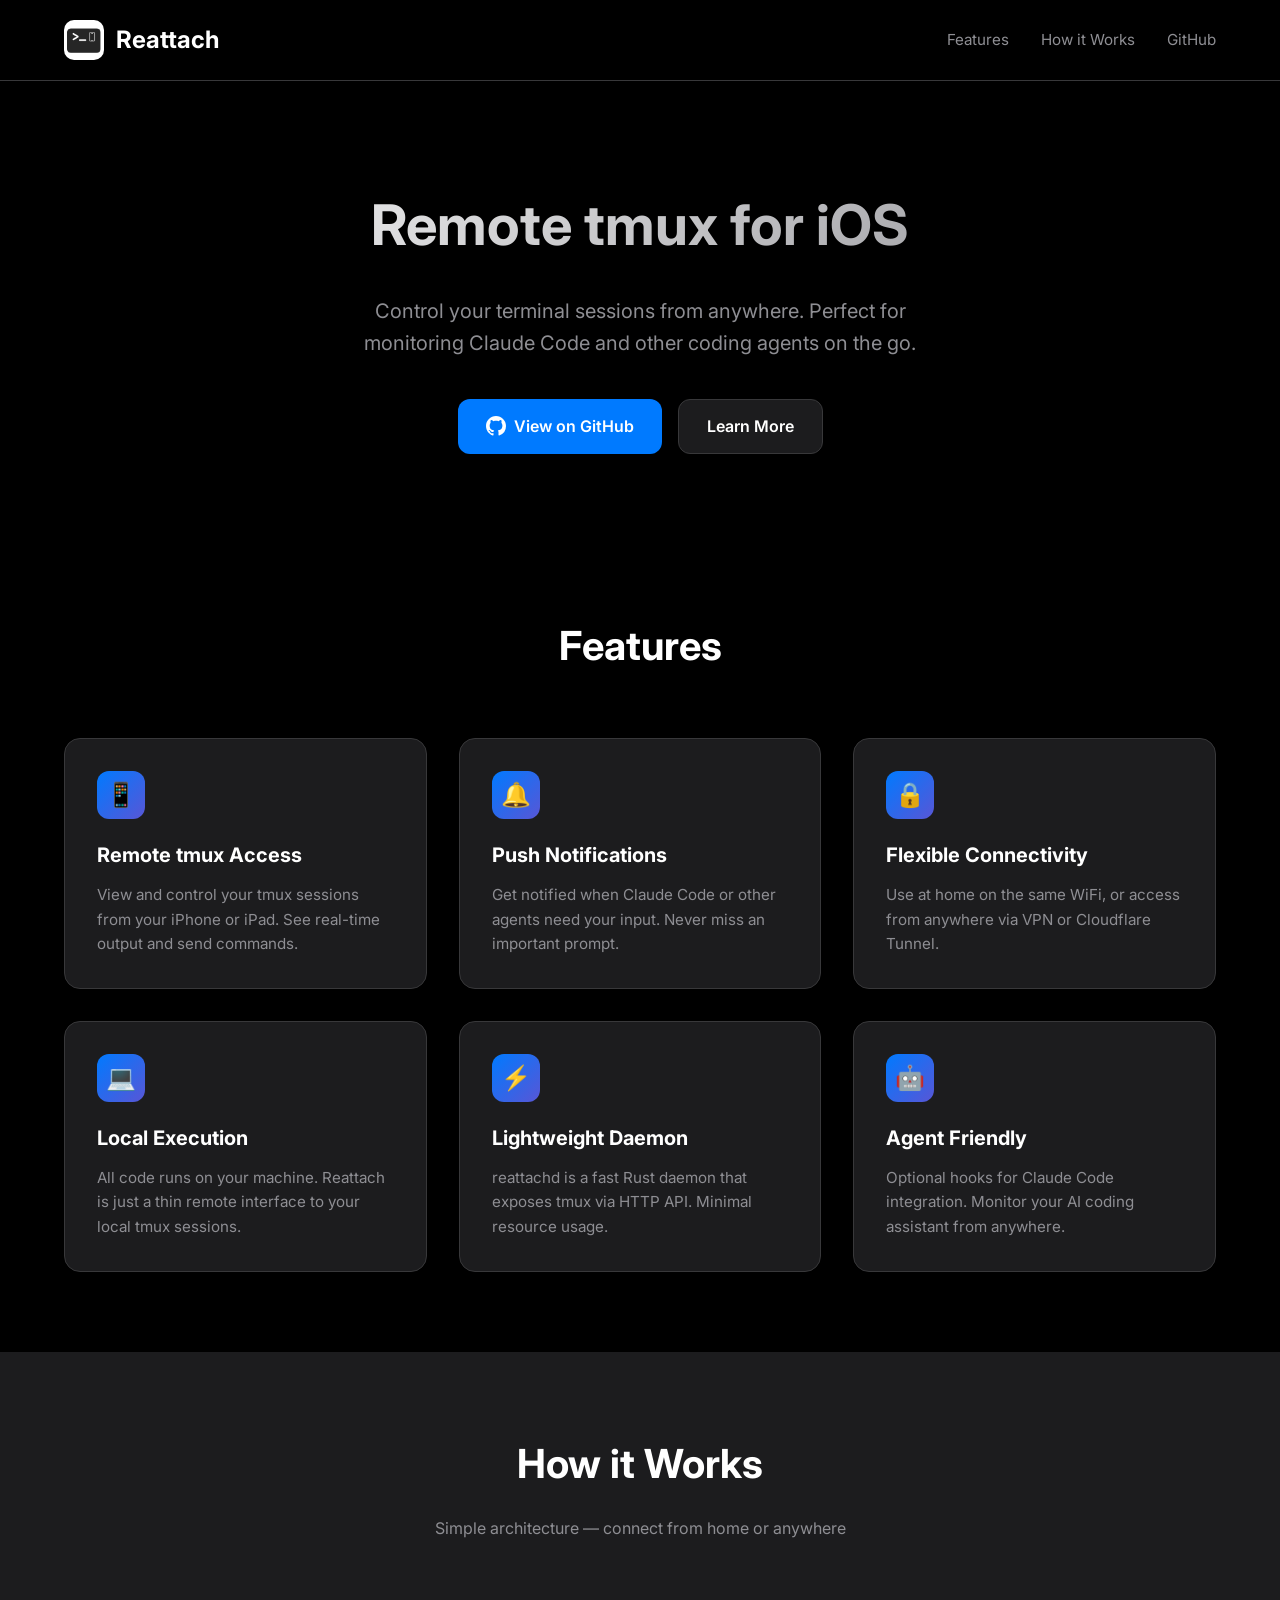
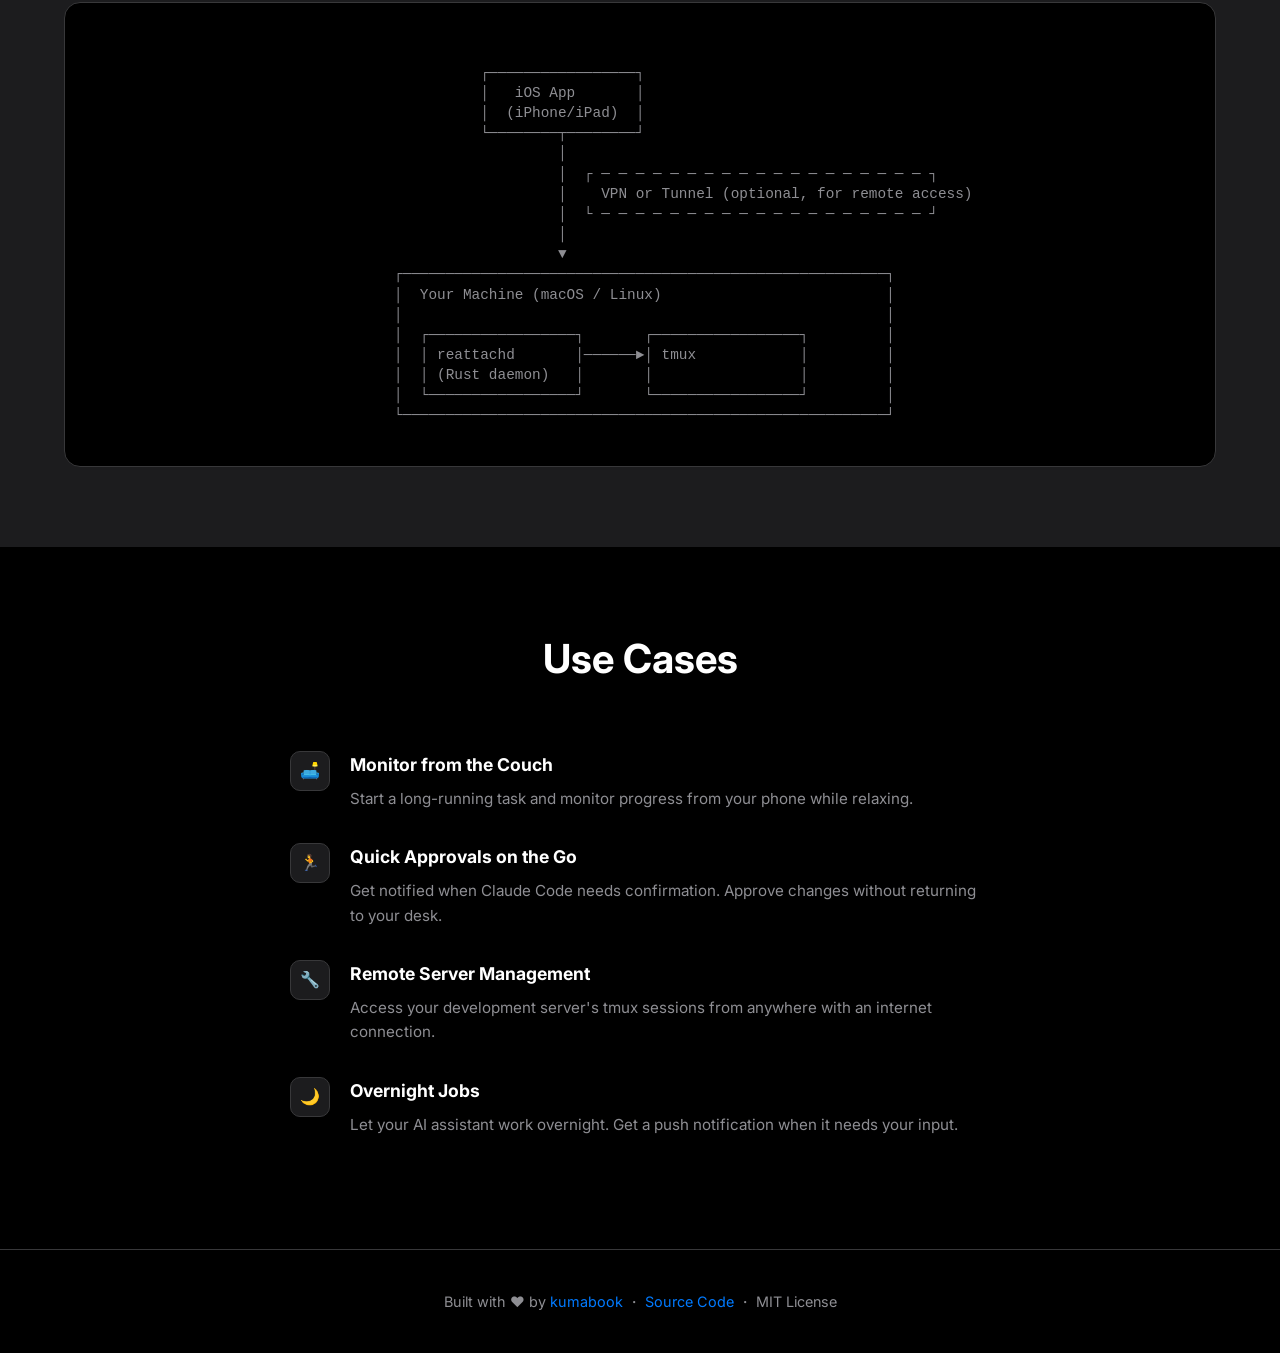
==== docs/index.html @ 06179327 "Reload session list after re-authentication completes Post authenticationRestored notification when " ====
<!DOCTYPE html>
<html lang="en">
<head>
    <meta charset="UTF-8">
    <meta name="viewport" content="width=device-width, initial-scale=1.0">
    <title>Reattach - Remote tmux Client for iOS</title>
    <meta name="description" content="Control your tmux sessions from your iPhone. Perfect for monitoring Claude Code and other coding agents.">
    <link rel="preconnect" href="https://fonts.googleapis.com">
    <link rel="preconnect" href="https://fonts.gstatic.com" crossorigin>
    <link href="https://fonts.googleapis.com/css2?family=Inter:wght@400;500;600;700&display=swap" rel="stylesheet">
    <style>
        :root {
            --primary: #007AFF;
            --primary-dark: #0056CC;
            --bg: #000000;
            --bg-secondary: #1C1C1E;
            --text: #FFFFFF;
            --text-secondary: #8E8E93;
            --border: #38383A;
        }

        * {
            margin: 0;
            padding: 0;
            box-sizing: border-box;
        }

        body {
            font-family: 'Inter', -apple-system, BlinkMacSystemFont, sans-serif;
            background: var(--bg);
            color: var(--text);
            line-height: 1.6;
        }

        .container {
            max-width: 1200px;
            margin: 0 auto;
            padding: 0 24px;
        }

        /* Header */
        header {
            padding: 20px 0;
            border-bottom: 1px solid var(--border);
        }

        nav {
            display: flex;
            justify-content: space-between;
            align-items: center;
        }

        .logo {
            display: flex;
            align-items: center;
            gap: 12px;
            font-size: 1.5rem;
            font-weight: 700;
            text-decoration: none;
            color: var(--text);
        }

        .logo-icon {
            width: 40px;
            height: 40px;
            border-radius: 10px;
            object-fit: cover;
        }

        .nav-links {
            display: flex;
            gap: 32px;
        }

        .nav-links a {
            color: var(--text-secondary);
            text-decoration: none;
            font-size: 0.95rem;
            transition: color 0.2s;
        }

        .nav-links a:hover {
            color: var(--text);
        }

        /* Hero */
        .hero {
            padding: 100px 0 80px;
            text-align: center;
        }

        .hero h1 {
            font-size: 3.5rem;
            font-weight: 700;
            margin-bottom: 24px;
            background: linear-gradient(135deg, var(--text), var(--text-secondary));
            -webkit-background-clip: text;
            -webkit-text-fill-color: transparent;
            background-clip: text;
        }

        .hero p {
            font-size: 1.25rem;
            color: var(--text-secondary);
            max-width: 600px;
            margin: 0 auto 40px;
        }

        .cta-buttons {
            display: flex;
            gap: 16px;
            justify-content: center;
            flex-wrap: wrap;
        }

        .btn {
            display: inline-flex;
            align-items: center;
            gap: 8px;
            padding: 14px 28px;
            border-radius: 12px;
            font-size: 1rem;
            font-weight: 600;
            text-decoration: none;
            transition: all 0.2s;
        }

        .btn-primary {
            background: var(--primary);
            color: white;
        }

        .btn-primary:hover {
            background: var(--primary-dark);
            transform: translateY(-2px);
        }

        .btn-secondary {
            background: var(--bg-secondary);
            color: var(--text);
            border: 1px solid var(--border);
        }

        .btn-secondary:hover {
            background: #2C2C2E;
            transform: translateY(-2px);
        }

        /* Features */
        .features {
            padding: 80px 0;
        }

        .features h2 {
            text-align: center;
            font-size: 2.5rem;
            margin-bottom: 60px;
        }

        .features-grid {
            display: grid;
            grid-template-columns: repeat(auto-fit, minmax(300px, 1fr));
            gap: 32px;
        }

        .feature-card {
            background: var(--bg-secondary);
            border: 1px solid var(--border);
            border-radius: 16px;
            padding: 32px;
        }

        .feature-icon {
            width: 48px;
            height: 48px;
            background: linear-gradient(135deg, var(--primary), #5856D6);
            border-radius: 12px;
            display: flex;
            align-items: center;
            justify-content: center;
            font-size: 1.5rem;
            margin-bottom: 20px;
        }

        .feature-card h3 {
            font-size: 1.25rem;
            margin-bottom: 12px;
        }

        .feature-card p {
            color: var(--text-secondary);
            font-size: 0.95rem;
        }

        /* Architecture */
        .architecture {
            padding: 80px 0;
            background: var(--bg-secondary);
        }

        .architecture h2 {
            text-align: center;
            font-size: 2.5rem;
            margin-bottom: 20px;
        }

        .architecture > .container > p {
            text-align: center;
            color: var(--text-secondary);
            margin-bottom: 60px;
        }

        .diagram {
            background: var(--bg);
            border: 1px solid var(--border);
            border-radius: 16px;
            padding: 40px;
            font-family: 'SF Mono', 'Menlo', monospace;
            font-size: 0.9rem;
            overflow-x: auto;
            white-space: pre;
            line-height: 1.4;
            color: var(--text-secondary);
            display: flex;
            justify-content: center;
        }

        /* Use Cases */
        .use-cases {
            padding: 80px 0;
        }

        .use-cases h2 {
            text-align: center;
            font-size: 2.5rem;
            margin-bottom: 60px;
        }

        .use-case-list {
            max-width: 700px;
            margin: 0 auto;
        }

        .use-case {
            display: flex;
            gap: 20px;
            margin-bottom: 32px;
            align-items: flex-start;
        }

        .use-case-icon {
            width: 40px;
            height: 40px;
            background: var(--bg-secondary);
            border: 1px solid var(--border);
            border-radius: 10px;
            display: flex;
            align-items: center;
            justify-content: center;
            flex-shrink: 0;
        }

        .use-case h3 {
            font-size: 1.1rem;
            margin-bottom: 8px;
        }

        .use-case p {
            color: var(--text-secondary);
            font-size: 0.95rem;
        }

        /* Footer */
        footer {
            padding: 40px 0;
            border-top: 1px solid var(--border);
            text-align: center;
        }

        footer p {
            color: var(--text-secondary);
            font-size: 0.9rem;
        }

        footer a {
            color: var(--primary);
            text-decoration: none;
        }

        footer a:hover {
            text-decoration: underline;
        }

        /* Responsive */
        @media (max-width: 768px) {
            .hero h1 {
                font-size: 2.5rem;
            }

            .hero p {
                font-size: 1.1rem;
            }

            .nav-links {
                display: none;
            }

            .features h2,
            .architecture h2,
            .use-cases h2 {
                font-size: 2rem;
            }
        }
    </style>
</head>
<body>
    <header>
        <div class="container">
            <nav>
                <a href="/" class="logo">
                    <img src="app-icon.png" alt="Reattach" class="logo-icon">
                    Reattach
                </a>
                <div class="nav-links">
                    <a href="#features">Features</a>
                    <a href="#architecture">How it Works</a>
                    <a href="https://github.com/kumabook/Reattach">GitHub</a>
                </div>
            </nav>
        </div>
    </header>

    <main>
        <section class="hero">
            <div class="container">
                <h1>Remote tmux for iOS</h1>
                <p>Control your terminal sessions from anywhere. Perfect for monitoring Claude Code and other coding agents on the go.</p>
                <div class="cta-buttons">
                    <a href="https://github.com/kumabook/Reattach" class="btn btn-primary">
                        <svg width="20" height="20" viewBox="0 0 24 24" fill="currentColor"><path d="M12 0C5.37 0 0 5.37 0 12c0 5.31 3.435 9.795 8.205 11.385.6.105.825-.255.825-.57 0-.285-.015-1.23-.015-2.235-3.015.555-3.795-.735-4.035-1.41-.135-.345-.72-1.41-1.23-1.695-.42-.225-1.02-.78-.015-.795.945-.015 1.62.87 1.845 1.23 1.08 1.815 2.805 1.305 3.495.99.105-.78.42-1.305.765-1.605-2.67-.3-5.46-1.335-5.46-5.925 0-1.305.465-2.385 1.23-3.225-.12-.3-.54-1.53.12-3.18 0 0 1.005-.315 3.3 1.23.96-.27 1.98-.405 3-.405s2.04.135 3 .405c2.295-1.56 3.3-1.23 3.3-1.23.66 1.65.24 2.88.12 3.18.765.84 1.23 1.905 1.23 3.225 0 4.605-2.805 5.625-5.475 5.925.435.375.81 1.095.81 2.22 0 1.605-.015 2.895-.015 3.3 0 .315.225.69.825.57A12.02 12.02 0 0024 12c0-6.63-5.37-12-12-12z"/></svg>
                        View on GitHub
                    </a>
                    <a href="#architecture" class="btn btn-secondary">
                        Learn More
                    </a>
                </div>
            </div>
        </section>

        <section class="features" id="features">
            <div class="container">
                <h2>Features</h2>
                <div class="features-grid">
                    <div class="feature-card">
                        <div class="feature-icon">📱</div>
                        <h3>Remote tmux Access</h3>
                        <p>View and control your tmux sessions from your iPhone or iPad. See real-time output and send commands.</p>
                    </div>
                    <div class="feature-card">
                        <div class="feature-icon">🔔</div>
                        <h3>Push Notifications</h3>
                        <p>Get notified when Claude Code or other agents need your input. Never miss an important prompt.</p>
                    </div>
                    <div class="feature-card">
                        <div class="feature-icon">🔒</div>
                        <h3>Flexible Connectivity</h3>
                        <p>Use at home on the same WiFi, or access from anywhere via VPN or Cloudflare Tunnel.</p>
                    </div>
                    <div class="feature-card">
                        <div class="feature-icon">💻</div>
                        <h3>Local Execution</h3>
                        <p>All code runs on your machine. Reattach is just a thin remote interface to your local tmux sessions.</p>
                    </div>
                    <div class="feature-card">
                        <div class="feature-icon">⚡</div>
                        <h3>Lightweight Daemon</h3>
                        <p>reattachd is a fast Rust daemon that exposes tmux via HTTP API. Minimal resource usage.</p>
                    </div>
                    <div class="feature-card">
                        <div class="feature-icon">🤖</div>
                        <h3>Agent Friendly</h3>
                        <p>Optional hooks for Claude Code integration. Monitor your AI coding assistant from anywhere.</p>
                    </div>
                </div>
            </div>
        </section>

        <section class="architecture" id="architecture">
            <div class="container">
                <h2>How it Works</h2>
                <p>Simple architecture — connect from home or anywhere</p>
                <div class="diagram">
                    ┌─────────────────┐
                    │   iOS App       │
                    │  (iPhone/iPad)  │
                    └────────┬────────┘
                             │
                             │  ┌ ─ ─ ─ ─ ─ ─ ─ ─ ─ ─ ─ ─ ─ ─ ─ ─ ─ ─ ─ ┐
                             │    VPN or Tunnel (optional, for remote access)
                             │  └ ─ ─ ─ ─ ─ ─ ─ ─ ─ ─ ─ ─ ─ ─ ─ ─ ─ ─ ─ ┘
                             │
                             ▼
          ┌────────────────────────────────────────────────────────┐
          │  Your Machine (macOS / Linux)                          │
          │                                                        │
          │  ┌─────────────────┐       ┌─────────────────┐         │
          │  │ reattachd       │──────►│ tmux            │         │
          │  │ (Rust daemon)   │       │                 │         │
          │  └─────────────────┘       └─────────────────┘         │
          └────────────────────────────────────────────────────────┘</div>
            </div>
        </section>

        <section class="use-cases">
            <div class="container">
                <h2>Use Cases</h2>
                <div class="use-case-list">
                    <div class="use-case">
                        <div class="use-case-icon">🛋️</div>
                        <div>
                            <h3>Monitor from the Couch</h3>
                            <p>Start a long-running task and monitor progress from your phone while relaxing.</p>
                        </div>
                    </div>
                    <div class="use-case">
                        <div class="use-case-icon">🏃</div>
                        <div>
                            <h3>Quick Approvals on the Go</h3>
                            <p>Get notified when Claude Code needs confirmation. Approve changes without returning to your desk.</p>
                        </div>
                    </div>
                    <div class="use-case">
                        <div class="use-case-icon">🔧</div>
                        <div>
                            <h3>Remote Server Management</h3>
                            <p>Access your development server's tmux sessions from anywhere with an internet connection.</p>
                        </div>
                    </div>
                    <div class="use-case">
                        <div class="use-case-icon">🌙</div>
                        <div>
                            <h3>Overnight Jobs</h3>
                            <p>Let your AI assistant work overnight. Get a push notification when it needs your input.</p>
                        </div>
                    </div>
                </div>
            </div>
        </section>
    </main>

    <footer>
        <div class="container">
            <p>
                Built with ❤️ by <a href="https://github.com/kumabook">kumabook</a> ・
                <a href="https://github.com/kumabook/Reattach">Source Code</a> ・
                MIT License
            </p>
        </div>
    </footer>
</body>
</html>
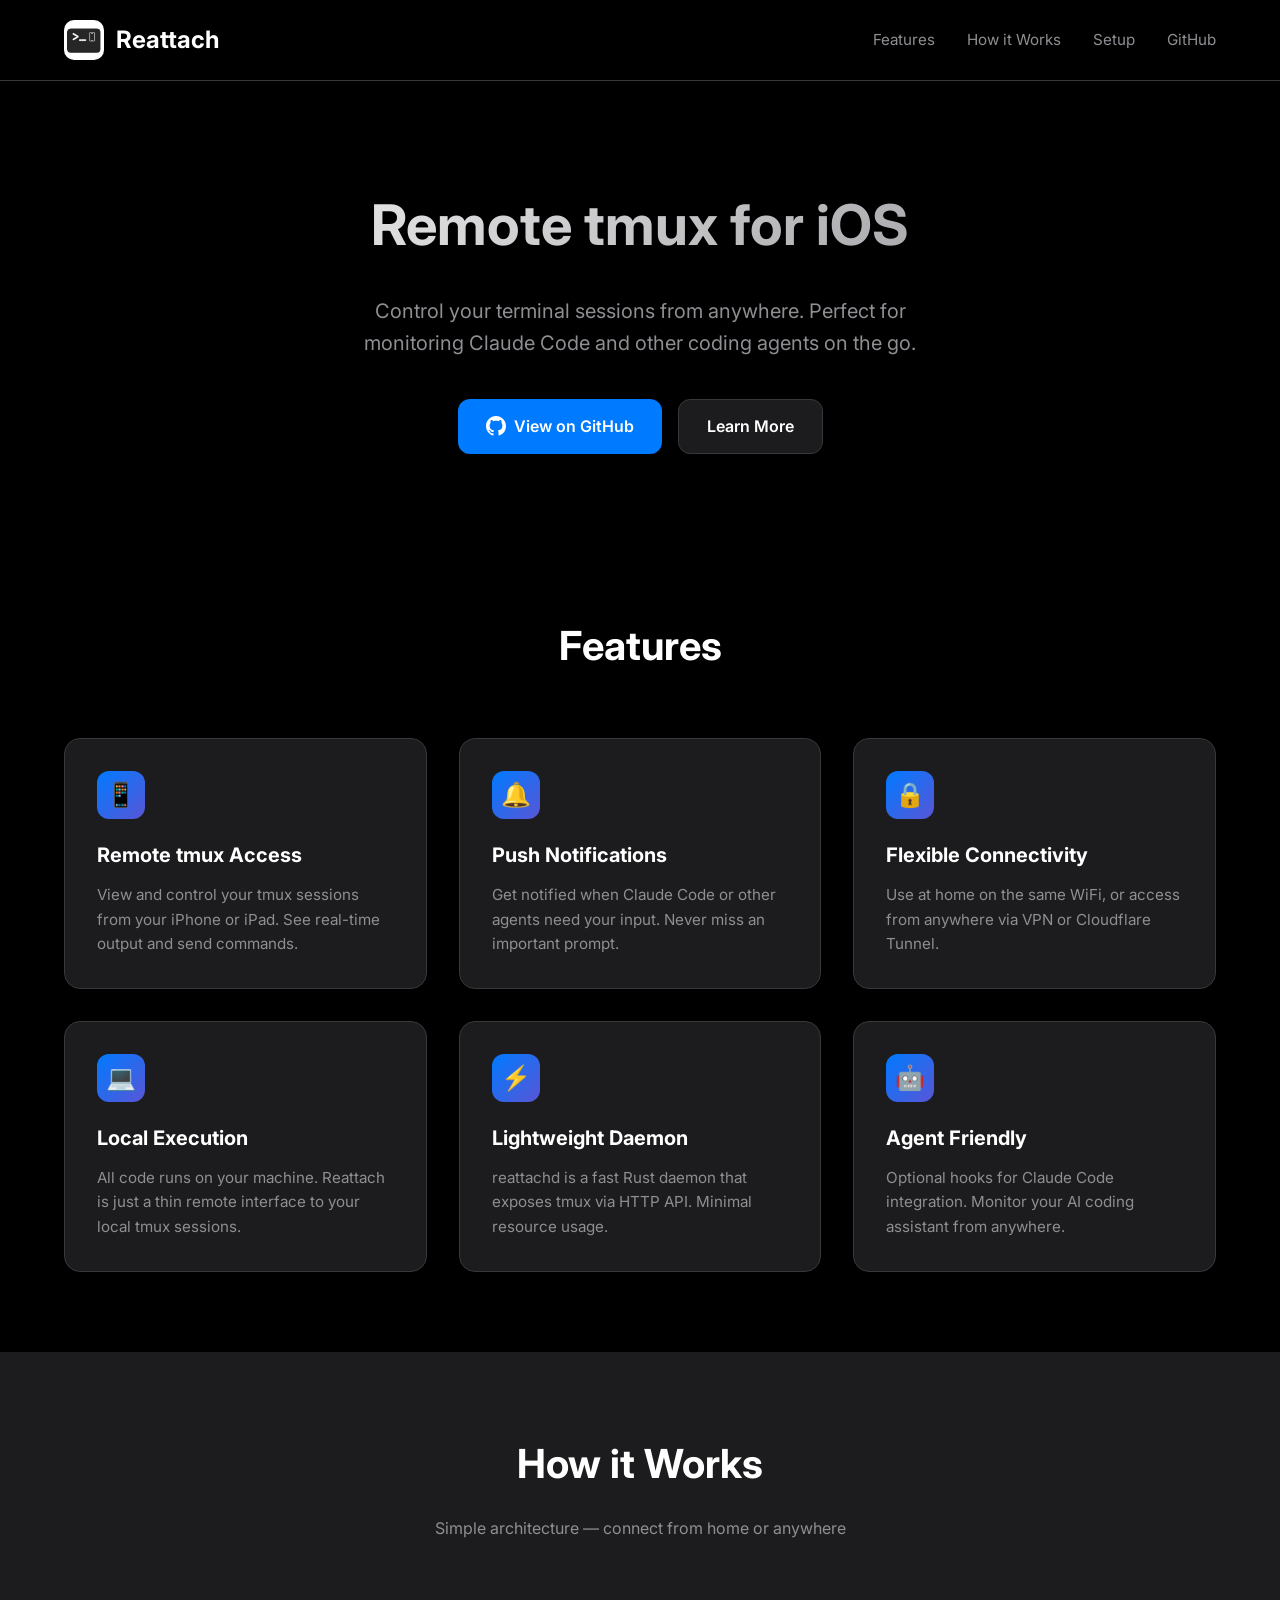
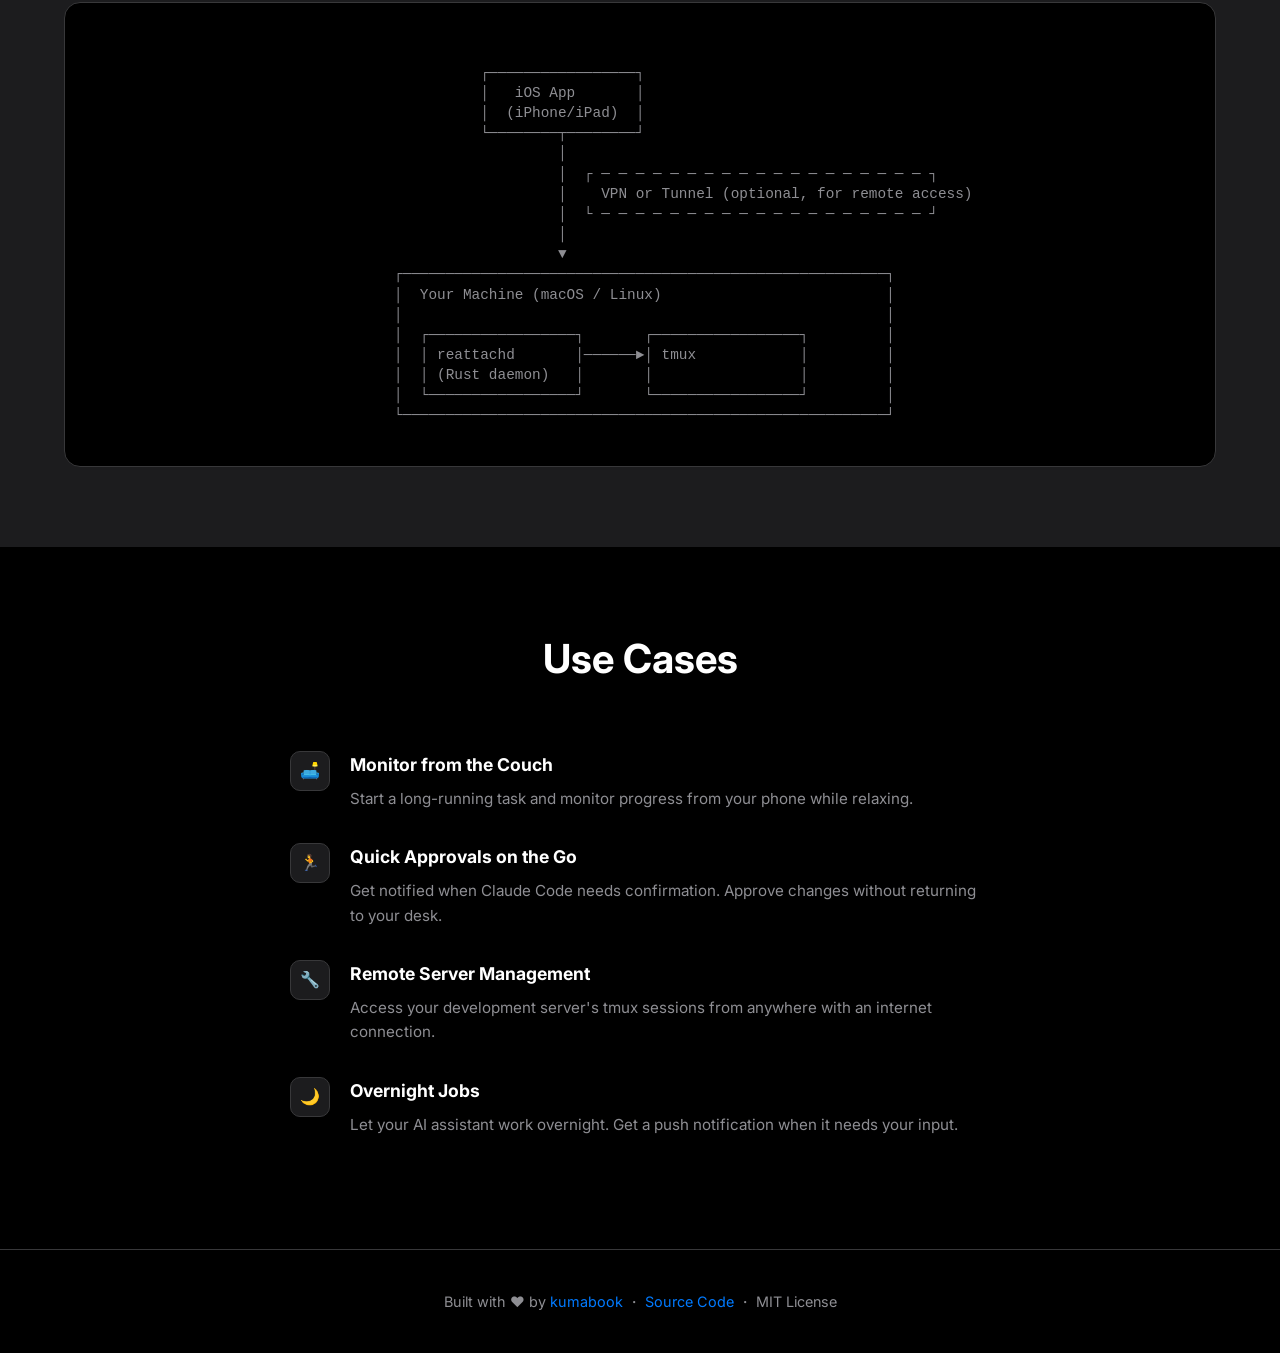
==== commit ff2f8e88: "Add setup guide page and improve documentation - Add docs/setup.html with step-by-step setup instruc" ====
--- a/docs/index.html
+++ b/docs/index.html
@@ -324,6 +324,7 @@
                 <div class="nav-links">
                     <a href="#features">Features</a>
                     <a href="#architecture">How it Works</a>
+                    <a href="/setup.html">Setup</a>
                     <a href="https://github.com/kumabook/Reattach">GitHub</a>
                 </div>
             </nav>
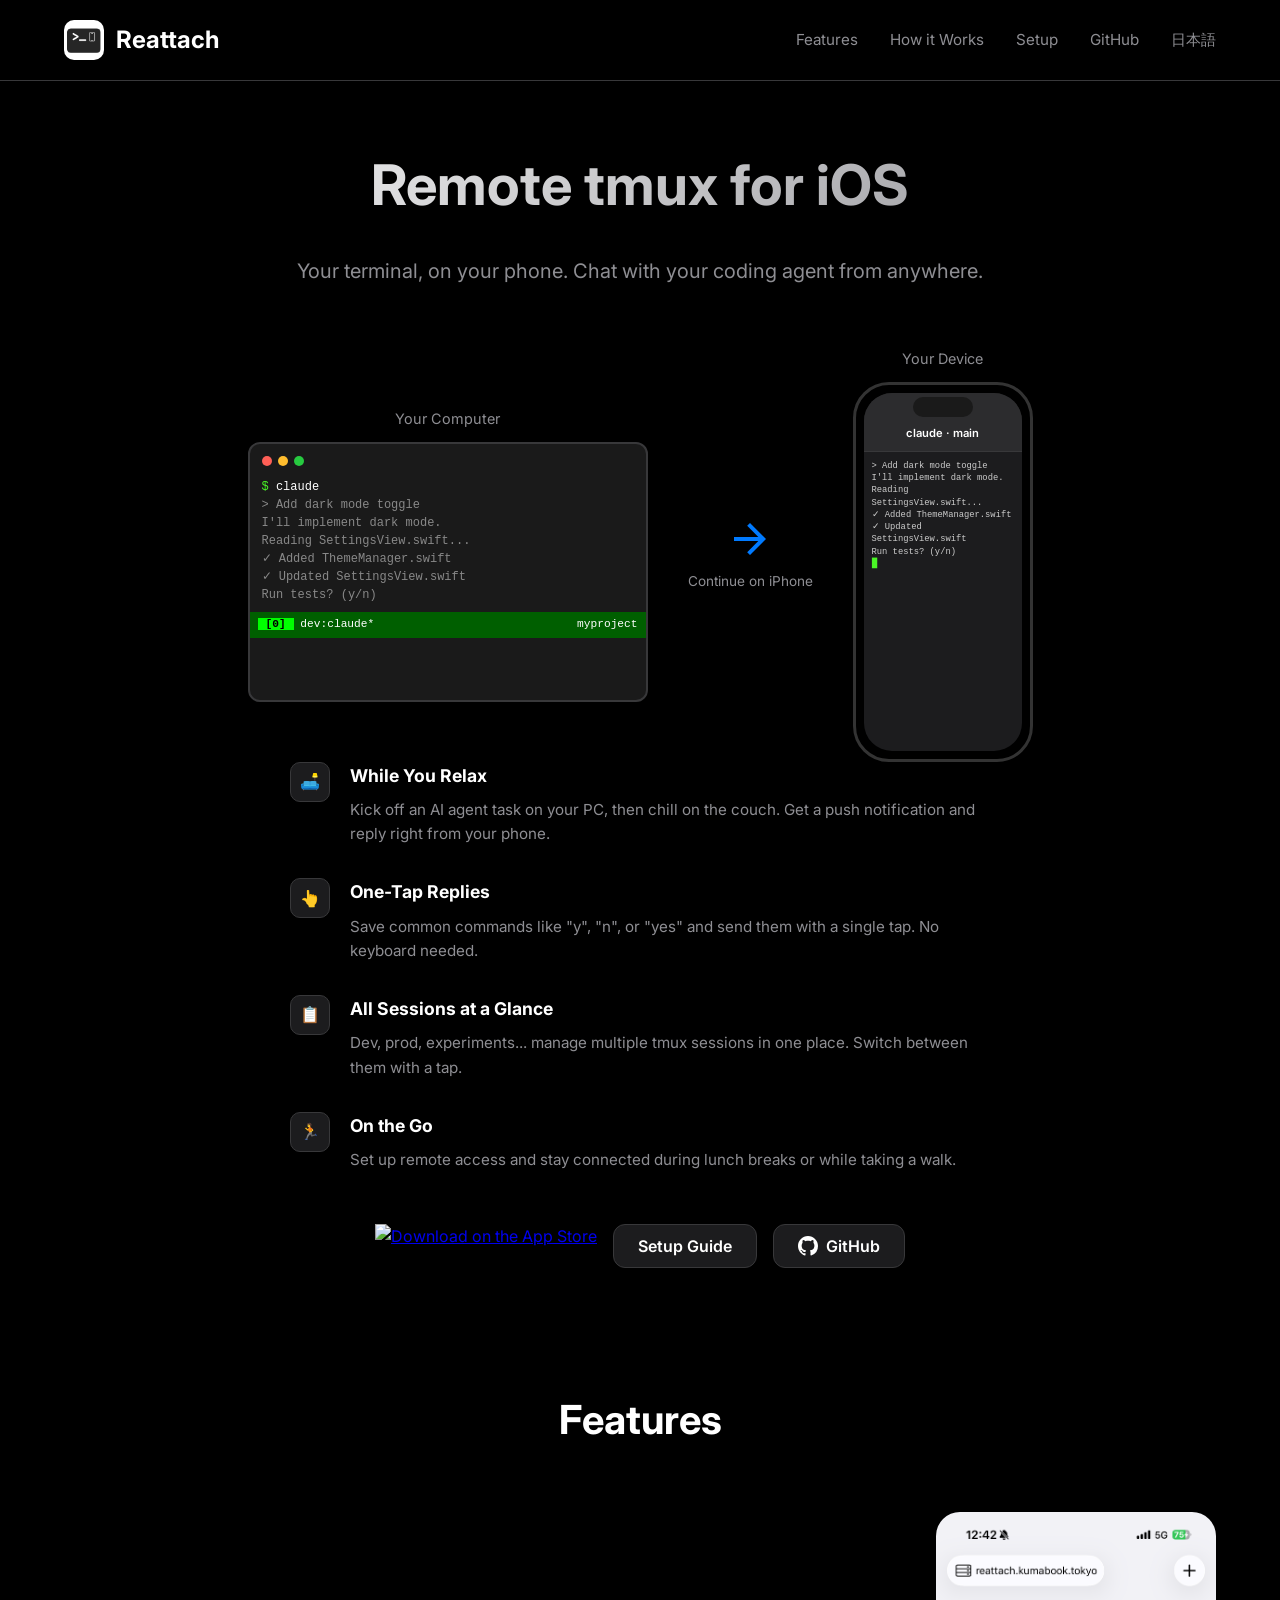
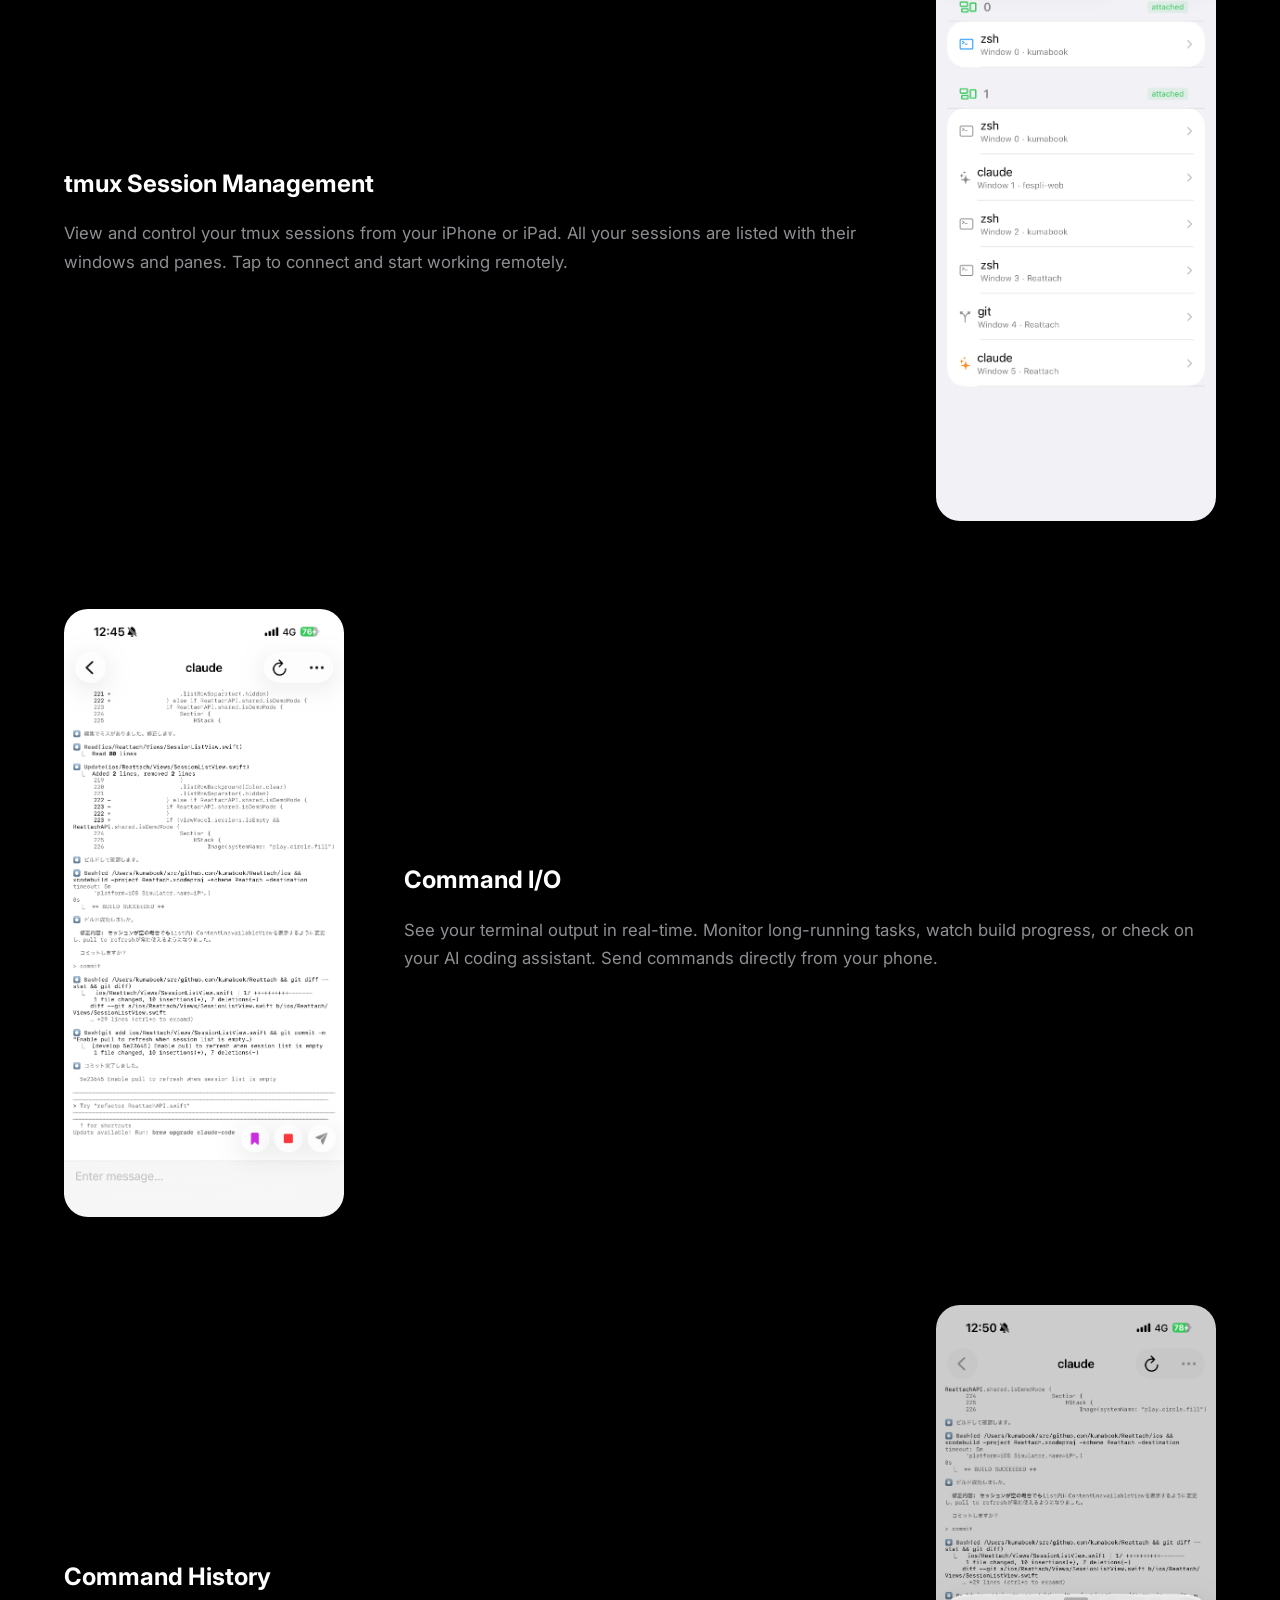
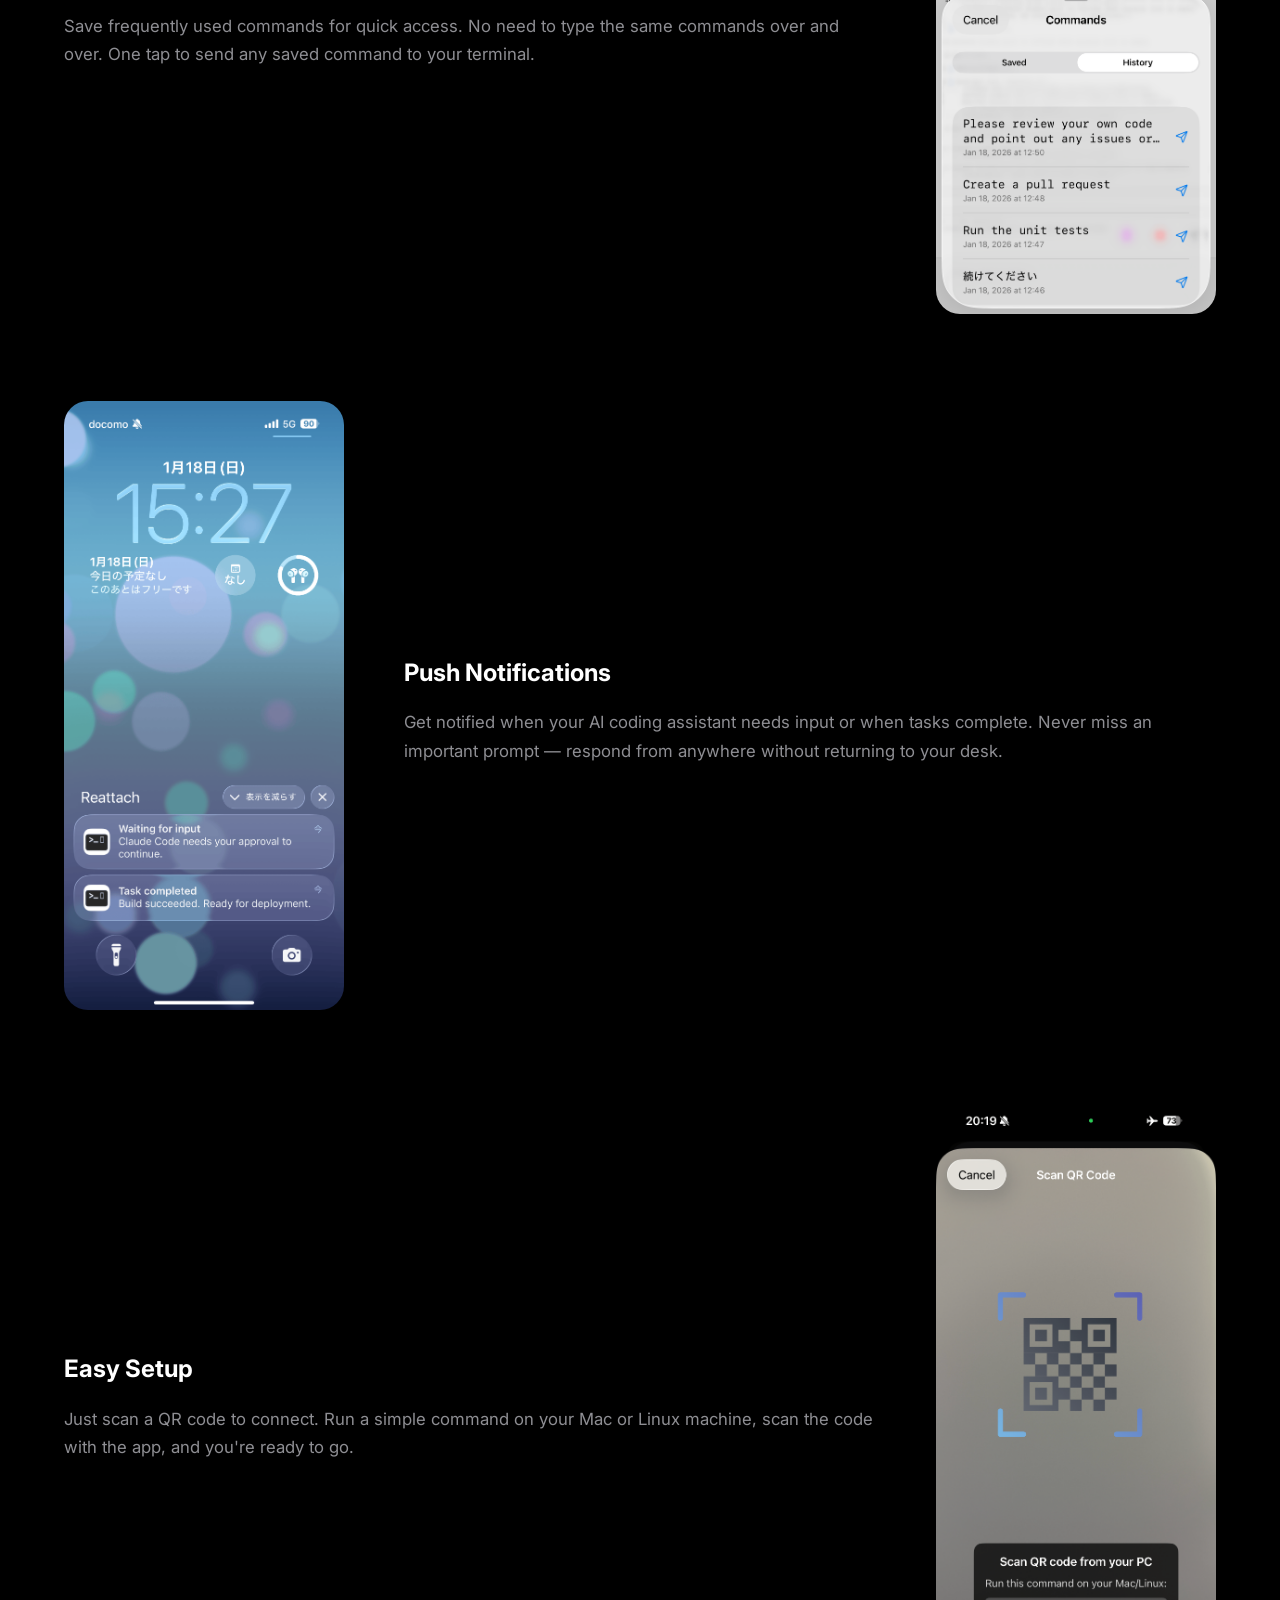
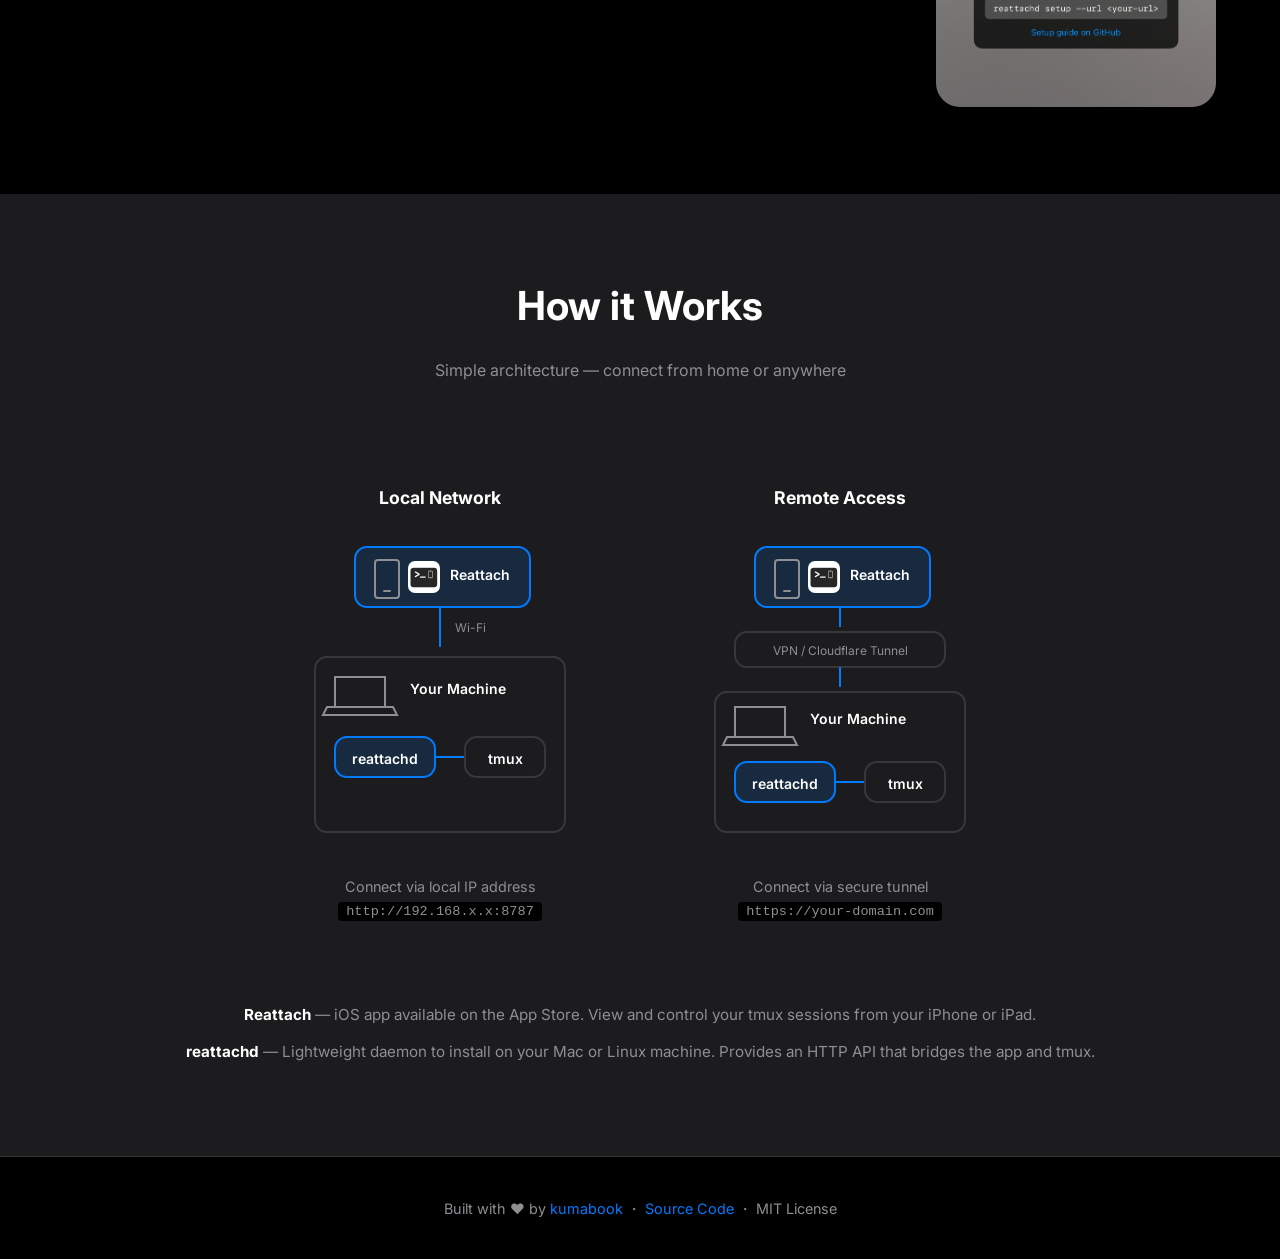
==== commit 99144af6: "Add QR code scan screenshot to setup guide and features - Add scan.png to Step 4 in setup.html - Add" ====
--- a/docs/index.html
+++ b/docs/index.html
@@ -85,7 +85,7 @@
 
         /* Hero */
         .hero {
-            padding: 100px 0 80px;
+            padding: 60px 0 20px;
             text-align: center;
         }
 
@@ -102,7 +102,6 @@
         .hero p {
             font-size: 1.25rem;
             color: var(--text-secondary);
-            max-width: 600px;
             margin: 0 auto 40px;
         }
 
@@ -146,6 +145,205 @@
             transform: translateY(-2px);
         }
 
+        .app-store-badge {
+            display: inline-flex;
+            align-items: center;
+            transition: transform 0.2s;
+        }
+
+        .app-store-badge:hover {
+            transform: translateY(-2px);
+        }
+
+        .app-store-badge img {
+            height: 44px;
+            width: auto;
+        }
+
+        .cta-buttons .btn {
+            height: 44px;
+            padding: 0 24px;
+            display: inline-flex;
+            align-items: center;
+        }
+
+        /* Hero Visual */
+        .hero-visual {
+            padding: 0;
+        }
+
+        .handoff-diagram {
+            display: flex;
+            align-items: center;
+            justify-content: center;
+            gap: 40px;
+            flex-wrap: wrap;
+        }
+
+        .device {
+            position: relative;
+        }
+
+        .device-label {
+            text-align: center;
+            margin-bottom: 12px;
+            font-size: 0.9rem;
+            color: var(--text-secondary);
+        }
+
+        .pc-screen {
+            width: 400px;
+            height: 260px;
+            background: #1a1a1a;
+            border-radius: 12px;
+            border: 2px solid var(--border);
+            padding: 12px;
+            font-family: 'SF Mono', 'Menlo', monospace;
+            font-size: 0.75rem;
+            color: #4AF626;
+            overflow: hidden;
+        }
+
+        .pc-screen .title-bar {
+            display: flex;
+            gap: 6px;
+            margin-bottom: 12px;
+        }
+
+        .pc-screen .title-bar span {
+            width: 10px;
+            height: 10px;
+            border-radius: 50%;
+        }
+
+        .pc-screen .title-bar .red { background: #FF5F56; }
+        .pc-screen .title-bar .yellow { background: #FFBD2E; }
+        .pc-screen .title-bar .green { background: #27CA40; }
+
+        .pc-screen .terminal-content {
+            line-height: 1.5;
+            color: #ccc;
+            flex: 1;
+        }
+
+        .pc-screen .prompt { color: #4AF626; }
+        .pc-screen .command { color: #fff; }
+        .pc-screen .output { color: #888; }
+
+        .pc-screen .tmux-status {
+            background: #005f00;
+            color: #fff;
+            padding: 4px 8px;
+            font-size: 0.7rem;
+            margin: 8px -12px -12px -12px;
+            display: flex;
+            justify-content: space-between;
+        }
+
+        .pc-screen .tmux-status .session {
+            background: #00ff00;
+            color: #000;
+            padding: 0 8px;
+            font-weight: bold;
+        }
+
+        .arrow {
+            display: flex;
+            flex-direction: column;
+            align-items: center;
+            gap: 8px;
+            color: var(--primary);
+        }
+
+        .arrow svg {
+            width: 48px;
+            height: 48px;
+        }
+
+        .arrow span {
+            font-size: 0.85rem;
+            color: var(--text-secondary);
+        }
+
+        .phone-frame {
+            width: 180px;
+            height: 380px;
+            background: #000;
+            border-radius: 36px;
+            border: 3px solid #333;
+            padding: 8px;
+            position: relative;
+        }
+
+        .phone-frame::before {
+            content: '';
+            position: absolute;
+            top: 12px;
+            left: 50%;
+            transform: translateX(-50%);
+            width: 60px;
+            height: 20px;
+            background: #1a1a1a;
+            border-radius: 10px;
+        }
+
+        .phone-screen {
+            width: 100%;
+            height: 100%;
+            background: #1C1C1E;
+            border-radius: 28px;
+            overflow: hidden;
+            display: flex;
+            flex-direction: column;
+        }
+
+        .phone-header {
+            background: #2C2C2E;
+            padding: 32px 12px 8px;
+            text-align: center;
+            font-size: 0.7rem;
+            font-weight: 600;
+            border-bottom: 1px solid var(--border);
+        }
+
+        .phone-content {
+            flex: 1;
+            padding: 8px;
+            font-family: 'SF Mono', 'Menlo', monospace;
+            font-size: 0.55rem;
+            color: #ccc;
+            line-height: 1.4;
+            overflow: hidden;
+        }
+
+        .phone-content .prompt { color: #4AF626; }
+
+        @media (max-width: 768px) {
+            .handoff-diagram {
+                flex-direction: column;
+                gap: 24px;
+            }
+
+            .pc-screen {
+                width: 320px;
+                height: 200px;
+                font-size: 0.65rem;
+            }
+
+            .arrow {
+                transform: rotate(90deg);
+            }
+
+            .arrow span {
+                transform: rotate(-90deg);
+            }
+
+            .phone-frame {
+                width: 140px;
+                height: 300px;
+            }
+        }
+
         /* Features */
         .features {
             padding: 80px 0;
@@ -157,39 +355,54 @@
             margin-bottom: 60px;
         }
 
-        .features-grid {
-            display: grid;
-            grid-template-columns: repeat(auto-fit, minmax(300px, 1fr));
-            gap: 32px;
-        }
-
-        .feature-card {
-            background: var(--bg-secondary);
-            border: 1px solid var(--border);
-            border-radius: 16px;
-            padding: 32px;
-        }
-
-        .feature-icon {
-            width: 48px;
-            height: 48px;
-            background: linear-gradient(135deg, var(--primary), #5856D6);
-            border-radius: 12px;
+        .feature-row {
             display: flex;
             align-items: center;
-            justify-content: center;
+            gap: 60px;
+            margin-bottom: 80px;
+        }
+
+        .feature-row:nth-child(even) {
+            flex-direction: row-reverse;
+        }
+
+        .feature-row:last-child {
+            margin-bottom: 0;
+        }
+
+        .feature-image {
+            flex-shrink: 0;
+        }
+
+        .feature-image img {
+            width: 280px;
+            height: auto;
+            border-radius: 24px;
+            box-shadow: 0 20px 60px rgba(0, 0, 0, 0.5);
+        }
+
+        .feature-content h3 {
             font-size: 1.5rem;
-            margin-bottom: 20px;
-        }
-
-        .feature-card h3 {
-            font-size: 1.25rem;
-            margin-bottom: 12px;
-        }
-
-        .feature-card p {
+            margin-bottom: 16px;
+        }
+
+        .feature-content p {
             color: var(--text-secondary);
-            font-size: 0.95rem;
+            font-size: 1.05rem;
+            line-height: 1.7;
+        }
+
+        @media (max-width: 768px) {
+            .feature-row,
+            .feature-row:nth-child(even) {
+                flex-direction: column;
+                gap: 32px;
+                text-align: center;
+            }
+
+            .feature-image img {
+                width: 240px;
+            }
         }
 
         /* Architecture */
@@ -211,18 +424,124 @@
         }
 
         .diagram {
+            display: flex;
+            justify-content: center;
+            padding: 40px 20px;
+        }
+
+        .diagram svg {
+            max-width: 100%;
+            height: auto;
+        }
+
+        .diagram-grid {
+            display: grid;
+            grid-template-columns: repeat(2, 1fr);
+            gap: 40px;
+            padding: 40px 20px;
+            max-width: 800px;
+            margin: 0 auto;
+        }
+
+        .diagram-item {
+            text-align: center;
+        }
+
+        .diagram-item h3 {
+            font-size: 1.1rem;
+            margin-bottom: 20px;
+            color: var(--text);
+        }
+
+        .diagram-item svg {
+            max-width: 100%;
+            height: auto;
+        }
+
+        .diagram-caption {
+            margin-top: 16px;
+            font-size: 0.9rem;
+            color: var(--text-secondary);
+        }
+
+        .diagram-caption code {
             background: var(--bg);
-            border: 1px solid var(--border);
-            border-radius: 16px;
-            padding: 40px;
+            padding: 2px 8px;
+            border-radius: 4px;
+            font-size: 0.85rem;
+        }
+
+        @media (max-width: 700px) {
+            .diagram-grid {
+                grid-template-columns: 1fr;
+            }
+        }
+
+        .diagram-box {
+            fill: var(--bg-secondary);
+            stroke: var(--border);
+            stroke-width: 2;
+            rx: 12;
+        }
+
+        .diagram-box-highlight {
+            fill: rgba(0, 122, 255, 0.15);
+            stroke: var(--primary);
+            stroke-width: 2;
+            rx: 12;
+        }
+
+        .diagram-text {
+            fill: var(--text);
+            font-family: 'Inter', sans-serif;
+            font-size: 14px;
+            font-weight: 600;
+        }
+
+        .diagram-text-small {
+            fill: var(--text-secondary);
+            font-family: 'Inter', sans-serif;
+            font-size: 12px;
+        }
+
+        .diagram-text-mono {
+            fill: var(--text-secondary);
             font-family: 'SF Mono', 'Menlo', monospace;
-            font-size: 0.9rem;
-            overflow-x: auto;
-            white-space: pre;
-            line-height: 1.4;
+            font-size: 11px;
+        }
+
+        .diagram-arrow {
+            stroke: var(--primary);
+            stroke-width: 2;
+            fill: none;
+            marker-end: url(#arrowhead);
+        }
+
+        .diagram-line-dashed {
+            stroke: var(--border);
+            stroke-width: 2;
+            stroke-dasharray: 6 4;
+            fill: none;
+        }
+
+        .diagram-icon {
+            fill: var(--text);
+        }
+
+        .architecture-notes {
+            max-width: 1200px;
+            margin: 40px auto 0;
+            text-align: center;
+        }
+
+        .architecture-notes p {
             color: var(--text-secondary);
-            display: flex;
-            justify-content: center;
+            font-size: 0.95rem;
+            margin-bottom: 12px;
+        }
+
+        .architecture-notes strong {
+            color: var(--text);
         }
 
         /* Use Cases */
@@ -268,6 +587,12 @@
         .use-case p {
             color: var(--text-secondary);
             font-size: 0.95rem;
+        }
+
+        /* CTA Section */
+        .cta-section {
+            padding: 20px 0 40px;
+            text-align: center;
         }
 
         /* Footer */
@@ -326,6 +651,7 @@
                     <a href="#architecture">How it Works</a>
                     <a href="/setup.html">Setup</a>
                     <a href="https://github.com/kumabook/Reattach">GitHub</a>
+                    <a href="/ja/">日本語</a>
                 </div>
             </nav>
         </div>
@@ -335,14 +661,112 @@
         <section class="hero">
             <div class="container">
                 <h1>Remote tmux for iOS</h1>
-                <p>Control your terminal sessions from anywhere. Perfect for monitoring Claude Code and other coding agents on the go.</p>
+                <p>Your terminal, on your phone. Chat with your coding agent from anywhere.</p>
+            </div>
+        </section>
+
+        <section class="hero-visual">
+            <div class="container">
+                <div class="handoff-diagram">
+                    <div class="device">
+                        <div class="device-label">Your Computer</div>
+                        <div class="pc-screen">
+                            <div class="title-bar">
+                                <span class="red"></span>
+                                <span class="yellow"></span>
+                                <span class="green"></span>
+                            </div>
+                            <div class="terminal-content">
+                                <div><span class="prompt">$</span> <span class="command">claude</span></div>
+                                <div><span class="output">> Add dark mode toggle</span></div>
+                                <div><span class="output"></span></div>
+                                <div><span class="output">I'll implement dark mode.</span></div>
+                                <div><span class="output">Reading SettingsView.swift...</span></div>
+                                <div><span class="output"></span></div>
+                                <div><span class="output">✓ Added ThemeManager.swift</span></div>
+                                <div><span class="output">✓ Updated SettingsView.swift</span></div>
+                                <div><span class="output"></span></div>
+                                <div><span class="output">Run tests? (y/n)</span></div>
+                            </div>
+                            <div class="tmux-status">
+                                <span><span class="session">[0]</span> dev:claude*</span>
+                                <span>myproject</span>
+                            </div>
+                        </div>
+                    </div>
+
+                    <div class="arrow">
+                        <svg viewBox="0 0 24 24" fill="currentColor">
+                            <path d="M12 4l-1.41 1.41L16.17 11H4v2h12.17l-5.58 5.59L12 20l8-8z"/>
+                        </svg>
+                        <span>Continue on iPhone</span>
+                    </div>
+
+                    <div class="device">
+                        <div class="device-label">Your Device</div>
+                        <div class="phone-frame">
+                            <div class="phone-screen">
+                                <div class="phone-header">claude · main</div>
+                                <div class="phone-content">
+                                    <div>> Add dark mode toggle</div>
+                                    <div></div>
+                                    <div>I'll implement dark mode.</div>
+                                    <div>Reading SettingsView.swift...</div>
+                                    <div></div>
+                                    <div>✓ Added ThemeManager.swift</div>
+                                    <div>✓ Updated SettingsView.swift</div>
+                                    <div></div>
+                                    <div>Run tests? (y/n)</div>
+                                    <div></div>
+                                    <div><span class="prompt">▊</span></div>
+                                </div>
+                            </div>
+                        </div>
+                    </div>
+                </div>
+                <div class="use-case-list">
+                    <div class="use-case">
+                        <div class="use-case-icon">🛋️</div>
+                        <div>
+                            <h3>While You Relax</h3>
+                            <p>Kick off an AI agent task on your PC, then chill on the couch. Get a push notification and reply right from your phone.</p>
+                        </div>
+                    </div>
+                    <div class="use-case">
+                        <div class="use-case-icon">👆</div>
+                        <div>
+                            <h3>One-Tap Replies</h3>
+                            <p>Save common commands like "y", "n", or "yes" and send them with a single tap. No keyboard needed.</p>
+                        </div>
+                    </div>
+                    <div class="use-case">
+                        <div class="use-case-icon">📋</div>
+                        <div>
+                            <h3>All Sessions at a Glance</h3>
+                            <p>Dev, prod, experiments... manage multiple tmux sessions in one place. Switch between them with a tap.</p>
+                        </div>
+                    </div>
+                    <div class="use-case">
+                        <div class="use-case-icon">🏃</div>
+                        <div>
+                            <h3>On the Go</h3>
+                            <p>Set up remote access and stay connected during lunch breaks or while taking a walk.</p>
+                        </div>
+                    </div>
+                </div>
+            </div>
+        </section>
+
+        <section class="cta-section">
+            <div class="container">
                 <div class="cta-buttons">
-                    <a href="https://github.com/kumabook/Reattach" class="btn btn-primary">
+                    <a href="#" class="app-store-badge">
+                        <img src="https://tools.applemediaservices.com/api/badges/download-on-the-app-store/black/en-us?size=250x83" alt="Download on the App Store">
+                    </a>
+                    <a href="/setup.html" class="btn btn-secondary">Setup Guide</a>
+                    <a href="https://github.com/kumabook/Reattach" class="btn btn-secondary">
                         <svg width="20" height="20" viewBox="0 0 24 24" fill="currentColor"><path d="M12 0C5.37 0 0 5.37 0 12c0 5.31 3.435 9.795 8.205 11.385.6.105.825-.255.825-.57 0-.285-.015-1.23-.015-2.235-3.015.555-3.795-.735-4.035-1.41-.135-.345-.72-1.41-1.23-1.695-.42-.225-1.02-.78-.015-.795.945-.015 1.62.87 1.845 1.23 1.08 1.815 2.805 1.305 3.495.99.105-.78.42-1.305.765-1.605-2.67-.3-5.46-1.335-5.46-5.925 0-1.305.465-2.385 1.23-3.225-.12-.3-.54-1.53.12-3.18 0 0 1.005-.315 3.3 1.23.96-.27 1.98-.405 3-.405s2.04.135 3 .405c2.295-1.56 3.3-1.23 3.3-1.23.66 1.65.24 2.88.12 3.18.765.84 1.23 1.905 1.23 3.225 0 4.605-2.805 5.625-5.475 5.925.435.375.81 1.095.81 2.22 0 1.605-.015 2.895-.015 3.3 0 .315.225.69.825.57A12.02 12.02 0 0024 12c0-6.63-5.37-12-12-12z"/></svg>
-                        View on GitHub
-                    </a>
-                    <a href="#architecture" class="btn btn-secondary">
-                        Learn More
+                        GitHub
                     </a>
                 </div>
             </div>
@@ -351,36 +775,49 @@
         <section class="features" id="features">
             <div class="container">
                 <h2>Features</h2>
-                <div class="features-grid">
-                    <div class="feature-card">
-                        <div class="feature-icon">📱</div>
-                        <h3>Remote tmux Access</h3>
-                        <p>View and control your tmux sessions from your iPhone or iPad. See real-time output and send commands.</p>
-                    </div>
-                    <div class="feature-card">
-                        <div class="feature-icon">🔔</div>
+                <div class="feature-row">
+                    <div class="feature-image">
+                        <img src="images/sessions.png" alt="Session List">
+                    </div>
+                    <div class="feature-content">
+                        <h3>tmux Session Management</h3>
+                        <p>View and control your tmux sessions from your iPhone or iPad. All your sessions are listed with their windows and panes. Tap to connect and start working remotely.</p>
+                    </div>
+                </div>
+                <div class="feature-row">
+                    <div class="feature-image">
+                        <img src="images/pane.png" alt="Terminal Output">
+                    </div>
+                    <div class="feature-content">
+                        <h3>Command I/O</h3>
+                        <p>See your terminal output in real-time. Monitor long-running tasks, watch build progress, or check on your AI coding assistant. Send commands directly from your phone.</p>
+                    </div>
+                </div>
+                <div class="feature-row">
+                    <div class="feature-image">
+                        <img src="images/commands.png" alt="Command History">
+                    </div>
+                    <div class="feature-content">
+                        <h3>Command History</h3>
+                        <p>Save frequently used commands for quick access. No need to type the same commands over and over. One tap to send any saved command to your terminal.</p>
+                    </div>
+                </div>
+                <div class="feature-row">
+                    <div class="feature-image">
+                        <img src="images/notifications.png" alt="Push Notifications">
+                    </div>
+                    <div class="feature-content">
                         <h3>Push Notifications</h3>
-                        <p>Get notified when Claude Code or other agents need your input. Never miss an important prompt.</p>
-                    </div>
-                    <div class="feature-card">
-                        <div class="feature-icon">🔒</div>
-                        <h3>Flexible Connectivity</h3>
-                        <p>Use at home on the same WiFi, or access from anywhere via VPN or Cloudflare Tunnel.</p>
-                    </div>
-                    <div class="feature-card">
-                        <div class="feature-icon">💻</div>
-                        <h3>Local Execution</h3>
-                        <p>All code runs on your machine. Reattach is just a thin remote interface to your local tmux sessions.</p>
-                    </div>
-                    <div class="feature-card">
-                        <div class="feature-icon">⚡</div>
-                        <h3>Lightweight Daemon</h3>
-                        <p>reattachd is a fast Rust daemon that exposes tmux via HTTP API. Minimal resource usage.</p>
-                    </div>
-                    <div class="feature-card">
-                        <div class="feature-icon">🤖</div>
-                        <h3>Agent Friendly</h3>
-                        <p>Optional hooks for Claude Code integration. Monitor your AI coding assistant from anywhere.</p>
+                        <p>Get notified when your AI coding assistant needs input or when tasks complete. Never miss an important prompt — respond from anywhere without returning to your desk.</p>
+                    </div>
+                </div>
+                <div class="feature-row">
+                    <div class="feature-image">
+                        <img src="images/scan.png" alt="QR Code Setup">
+                    </div>
+                    <div class="feature-content">
+                        <h3>Easy Setup</h3>
+                        <p>Just scan a QR code to connect. Run a simple command on your Mac or Linux machine, scan the code with the app, and you're ready to go.</p>
                     </div>
                 </div>
             </div>
@@ -390,63 +827,112 @@
             <div class="container">
                 <h2>How it Works</h2>
                 <p>Simple architecture — connect from home or anywhere</p>
-                <div class="diagram">
-                    ┌─────────────────┐
-                    │   iOS App       │
-                    │  (iPhone/iPad)  │
-                    └────────┬────────┘
-                             │
-                             │  ┌ ─ ─ ─ ─ ─ ─ ─ ─ ─ ─ ─ ─ ─ ─ ─ ─ ─ ─ ─ ┐
-                             │    VPN or Tunnel (optional, for remote access)
-                             │  └ ─ ─ ─ ─ ─ ─ ─ ─ ─ ─ ─ ─ ─ ─ ─ ─ ─ ─ ─ ┘
-                             │
-                             ▼
-          ┌────────────────────────────────────────────────────────┐
-          │  Your Machine (macOS / Linux)                          │
-          │                                                        │
-          │  ┌─────────────────┐       ┌─────────────────┐         │
-          │  │ reattachd       │──────►│ tmux            │         │
-          │  │ (Rust daemon)   │       │                 │         │
-          │  └─────────────────┘       └─────────────────┘         │
-          └────────────────────────────────────────────────────────┘</div>
+                <div class="diagram-grid">
+                    <!-- Local Network Diagram -->
+                    <div class="diagram-item">
+                        <h3>Local Network</h3>
+                        <svg width="320" height="320" viewBox="0 0 320 320">
+                            <defs>
+                                <marker id="arrowhead1" markerWidth="10" markerHeight="7" refX="9" refY="3.5" orient="auto">
+                                    <polygon points="0 0, 10 3.5, 0 7" fill="#007AFF"/>
+                                </marker>
+                                <clipPath id="iconClip1">
+                                    <rect x="0" y="0" width="32" height="32" rx="7"/>
+                                </clipPath>
+                            </defs>
+
+                            <!-- iOS App -->
+                            <rect class="diagram-box-highlight" x="75" y="15" width="175" height="60"/>
+                            <rect x="95" y="28" width="24" height="38" rx="3" fill="none" stroke="#8E8E93" stroke-width="2"/>
+                            <rect x="103" y="58" width="8" height="2" rx="1" fill="#8E8E93"/>
+                            <g transform="translate(128, 29)">
+                                <image href="app-icon.png" width="32" height="32" clip-path="url(#iconClip1)"/>
+                            </g>
+                            <text class="diagram-text" x="170" y="48" text-anchor="start">Reattach</text>
+
+                            <!-- Arrow -->
+                            <line class="diagram-arrow" x1="160" y1="75" x2="160" y2="115" marker-end="url(#arrowhead1)"/>
+                            <text class="diagram-text-small" x="175" y="100">Wi-Fi</text>
+
+                            <!-- Machine box -->
+                            <rect class="diagram-box" x="35" y="125" width="250" height="175"/>
+                            <path d="M55 145 L55 175 L105 175 L105 145 Z" fill="none" stroke="#8E8E93" stroke-width="2"/>
+                            <path d="M47 175 L113 175 L117 183 L43 183 Z" fill="none" stroke="#8E8E93" stroke-width="2"/>
+                            <text class="diagram-text" x="130" y="162" text-anchor="start">Your Machine</text>
+
+                            <!-- reattachd -->
+                            <rect class="diagram-box-highlight" x="55" y="205" width="100" height="40"/>
+                            <text class="diagram-text" x="105" y="232" text-anchor="middle">reattachd</text>
+
+                            <!-- Arrow -->
+                            <line class="diagram-arrow" x1="155" y1="225" x2="185" y2="225" marker-end="url(#arrowhead1)"/>
+
+                            <!-- tmux -->
+                            <rect class="diagram-box" x="185" y="205" width="80" height="40"/>
+                            <text class="diagram-text" x="225" y="232" text-anchor="middle">tmux</text>
+                        </svg>
+                        <p class="diagram-caption">Connect via local IP address<br><code>http://192.168.x.x:8787</code></p>
+                    </div>
+
+                    <!-- Remote Access Diagram -->
+                    <div class="diagram-item">
+                        <h3>Remote Access</h3>
+                        <svg width="320" height="320" viewBox="0 0 320 320">
+                            <defs>
+                                <marker id="arrowhead2" markerWidth="10" markerHeight="7" refX="9" refY="3.5" orient="auto">
+                                    <polygon points="0 0, 10 3.5, 0 7" fill="#007AFF"/>
+                                </marker>
+                                <clipPath id="iconClip2">
+                                    <rect x="0" y="0" width="32" height="32" rx="7"/>
+                                </clipPath>
+                            </defs>
+
+                            <!-- iOS App -->
+                            <rect class="diagram-box-highlight" x="75" y="15" width="175" height="60"/>
+                            <rect x="95" y="28" width="24" height="38" rx="3" fill="none" stroke="#8E8E93" stroke-width="2"/>
+                            <rect x="103" y="58" width="8" height="2" rx="1" fill="#8E8E93"/>
+                            <g transform="translate(128, 29)">
+                                <image href="app-icon.png" width="32" height="32" clip-path="url(#iconClip2)"/>
+                            </g>
+                            <text class="diagram-text" x="170" y="48" text-anchor="start">Reattach</text>
+
+                            <!-- Arrow -->
+                            <line class="diagram-arrow" x1="160" y1="75" x2="160" y2="95" marker-end="url(#arrowhead2)"/>
+
+                            <!-- VPN/Tunnel box -->
+                            <rect class="diagram-box" x="55" y="100" width="210" height="35" rx="6"/>
+                            <text class="diagram-text-small" x="160" y="123" text-anchor="middle">VPN / Cloudflare Tunnel</text>
+
+                            <!-- Arrow -->
+                            <line class="diagram-arrow" x1="160" y1="135" x2="160" y2="155" marker-end="url(#arrowhead2)"/>
+
+                            <!-- Machine box -->
+                            <rect class="diagram-box" x="35" y="160" width="250" height="140"/>
+                            <path d="M55 175 L55 205 L105 205 L105 175 Z" fill="none" stroke="#8E8E93" stroke-width="2"/>
+                            <path d="M47 205 L113 205 L117 213 L43 213 Z" fill="none" stroke="#8E8E93" stroke-width="2"/>
+                            <text class="diagram-text" x="130" y="192" text-anchor="start">Your Machine</text>
+
+                            <!-- reattachd -->
+                            <rect class="diagram-box-highlight" x="55" y="230" width="100" height="40"/>
+                            <text class="diagram-text" x="105" y="257" text-anchor="middle">reattachd</text>
+
+                            <!-- Arrow -->
+                            <line class="diagram-arrow" x1="155" y1="250" x2="185" y2="250" marker-end="url(#arrowhead2)"/>
+
+                            <!-- tmux -->
+                            <rect class="diagram-box" x="185" y="230" width="80" height="40"/>
+                            <text class="diagram-text" x="225" y="257" text-anchor="middle">tmux</text>
+                        </svg>
+                        <p class="diagram-caption">Connect via secure tunnel<br><code>https://your-domain.com</code></p>
+                    </div>
+                </div>
+                <div class="architecture-notes">
+                    <p><strong>Reattach</strong> — iOS app available on the App Store. View and control your tmux sessions from your iPhone or iPad.</p>
+                    <p><strong>reattachd</strong> — Lightweight daemon to install on your Mac or Linux machine. Provides an HTTP API that bridges the app and tmux.</p>
+                </div>
             </div>
         </section>
 
-        <section class="use-cases">
-            <div class="container">
-                <h2>Use Cases</h2>
-                <div class="use-case-list">
-                    <div class="use-case">
-                        <div class="use-case-icon">🛋️</div>
-                        <div>
-                            <h3>Monitor from the Couch</h3>
-                            <p>Start a long-running task and monitor progress from your phone while relaxing.</p>
-                        </div>
-                    </div>
-                    <div class="use-case">
-                        <div class="use-case-icon">🏃</div>
-                        <div>
-                            <h3>Quick Approvals on the Go</h3>
-                            <p>Get notified when Claude Code needs confirmation. Approve changes without returning to your desk.</p>
-                        </div>
-                    </div>
-                    <div class="use-case">
-                        <div class="use-case-icon">🔧</div>
-                        <div>
-                            <h3>Remote Server Management</h3>
-                            <p>Access your development server's tmux sessions from anywhere with an internet connection.</p>
-                        </div>
-                    </div>
-                    <div class="use-case">
-                        <div class="use-case-icon">🌙</div>
-                        <div>
-                            <h3>Overnight Jobs</h3>
-                            <p>Let your AI assistant work overnight. Get a push notification when it needs your input.</p>
-                        </div>
-                    </div>
-                </div>
-            </div>
-        </section>
     </main>
 
     <footer>
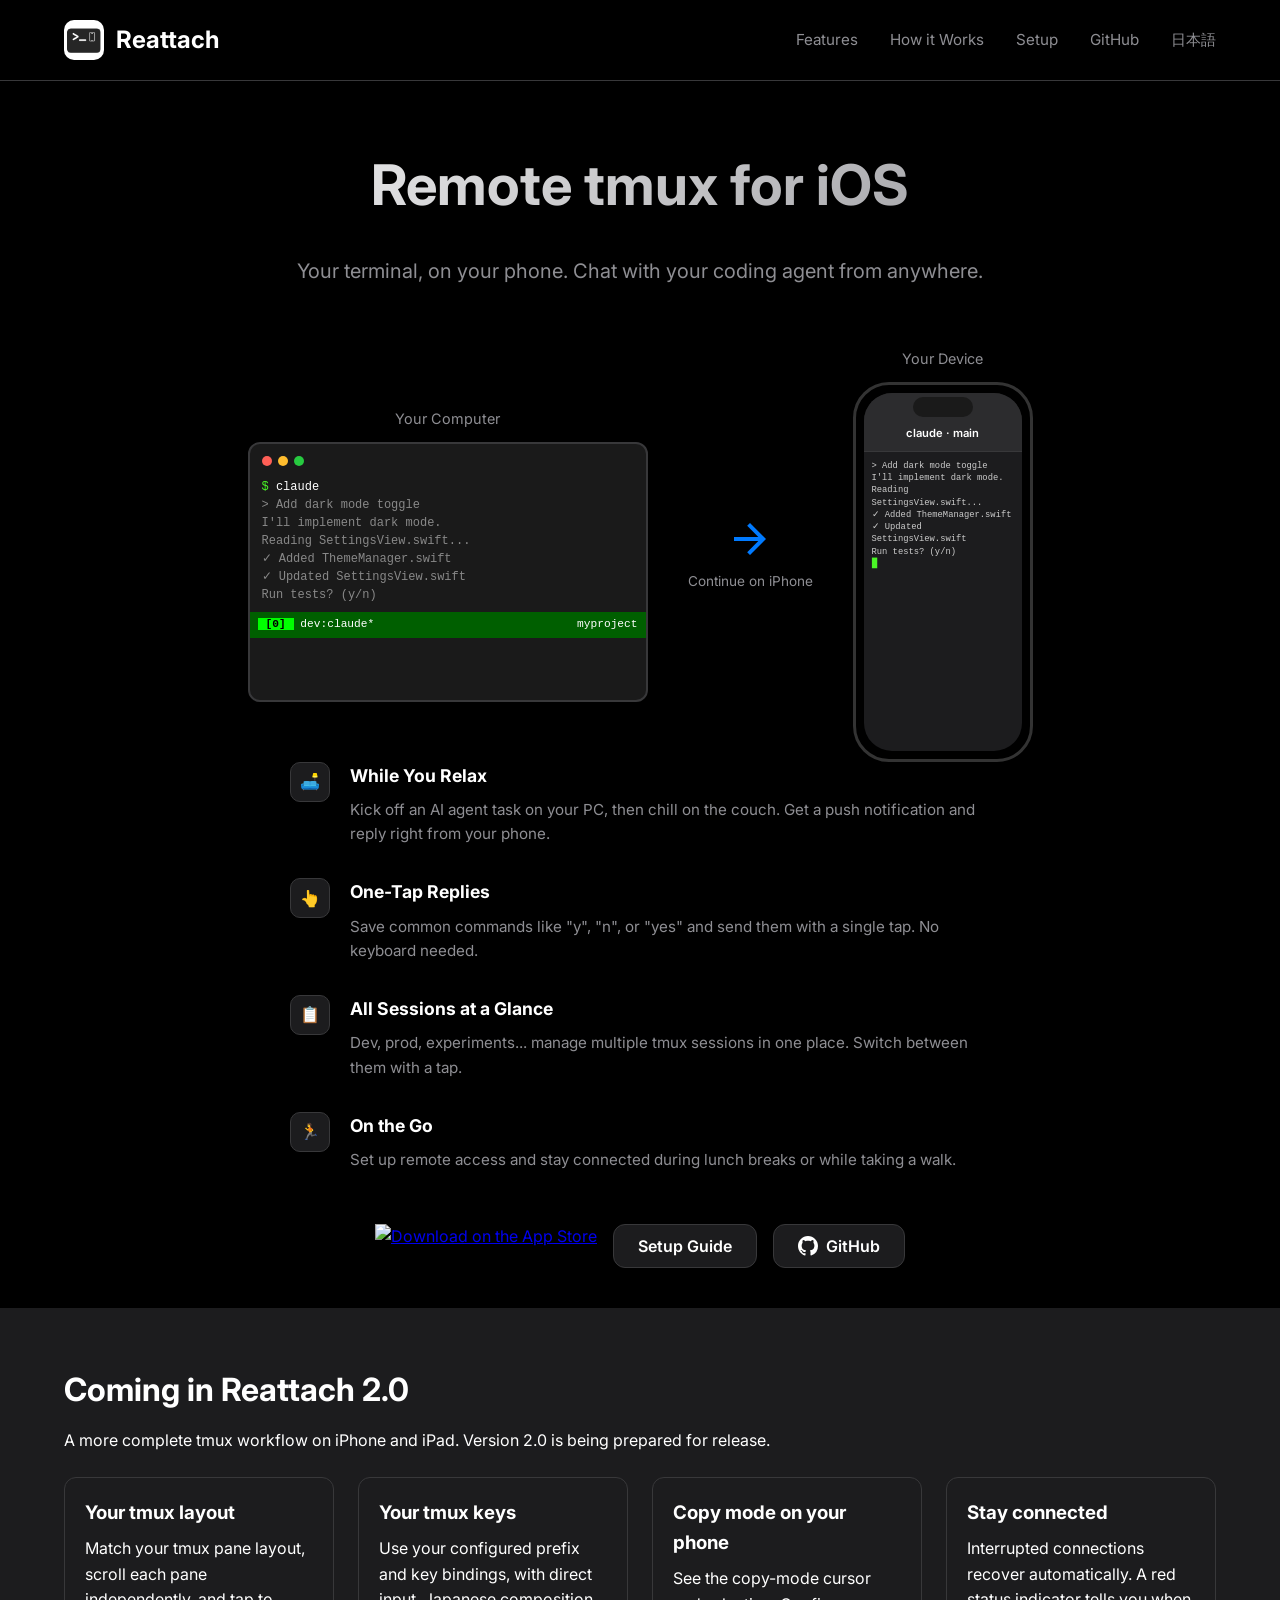
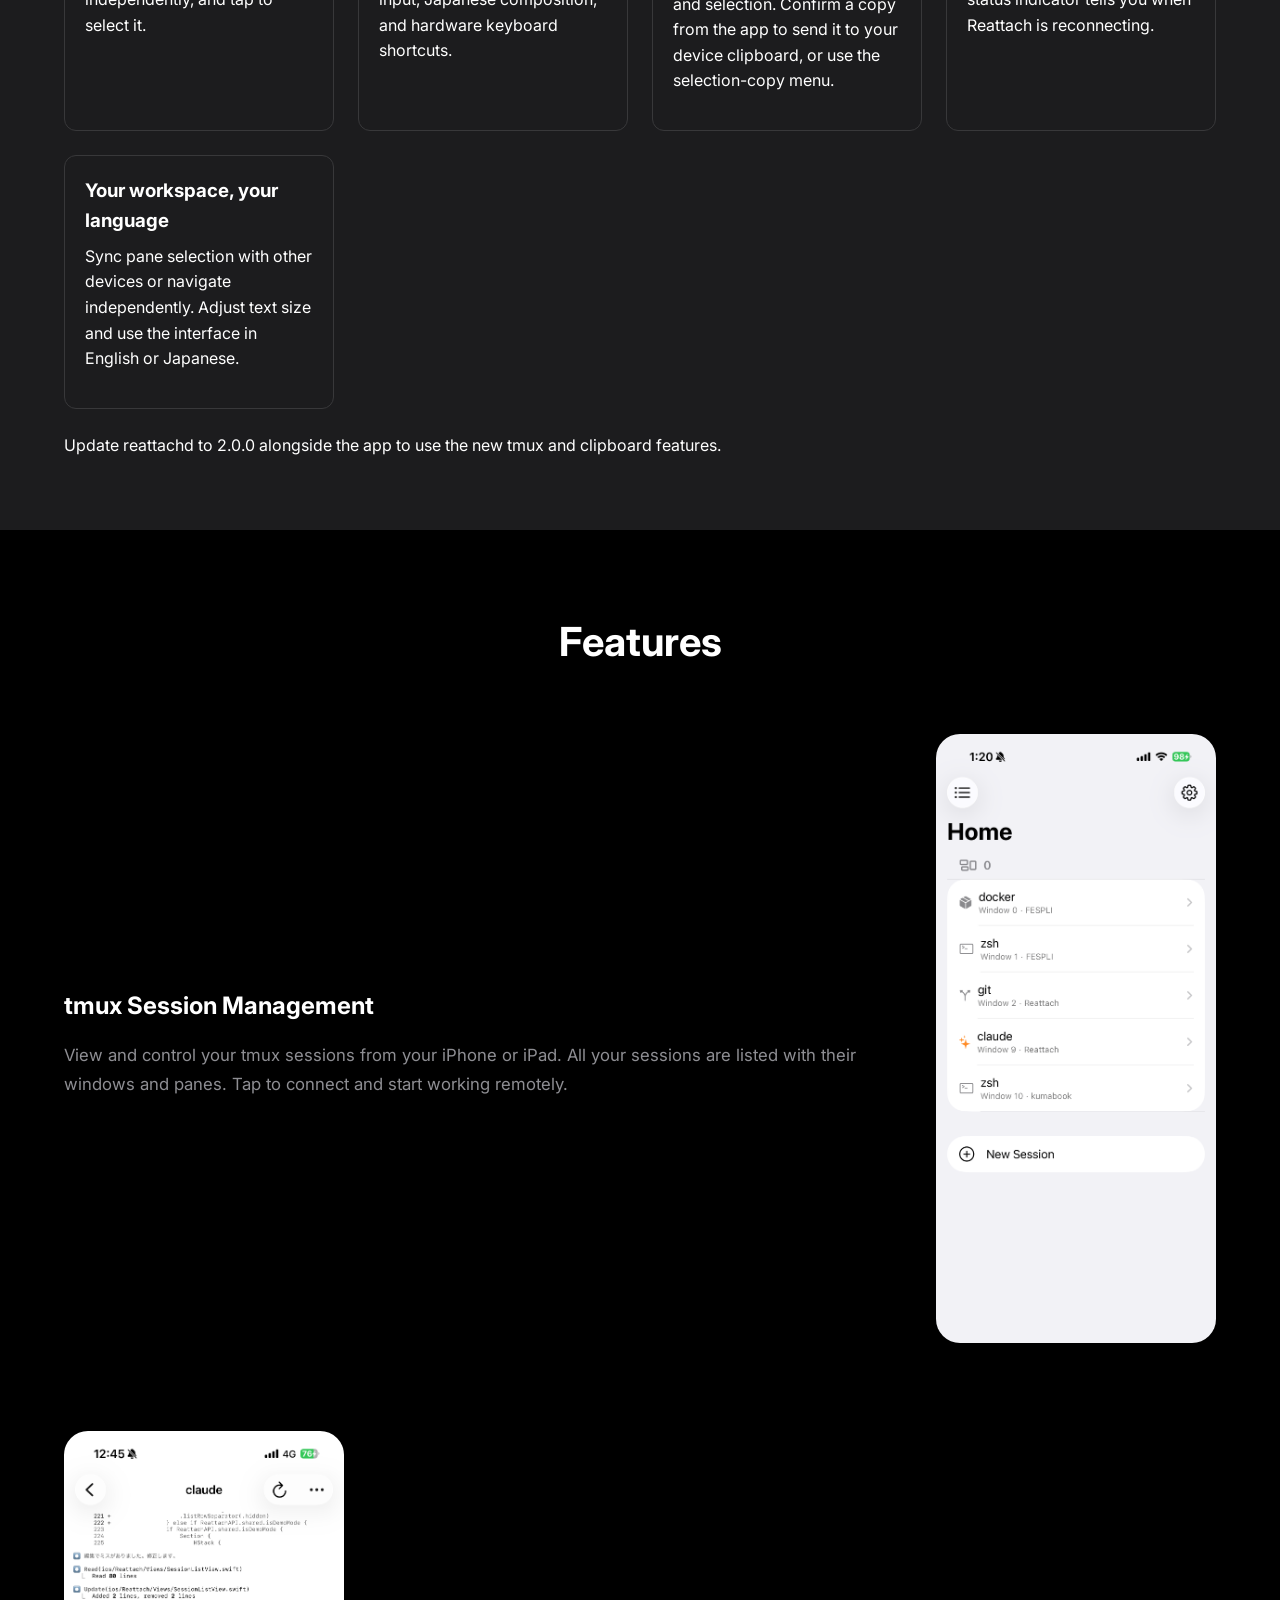
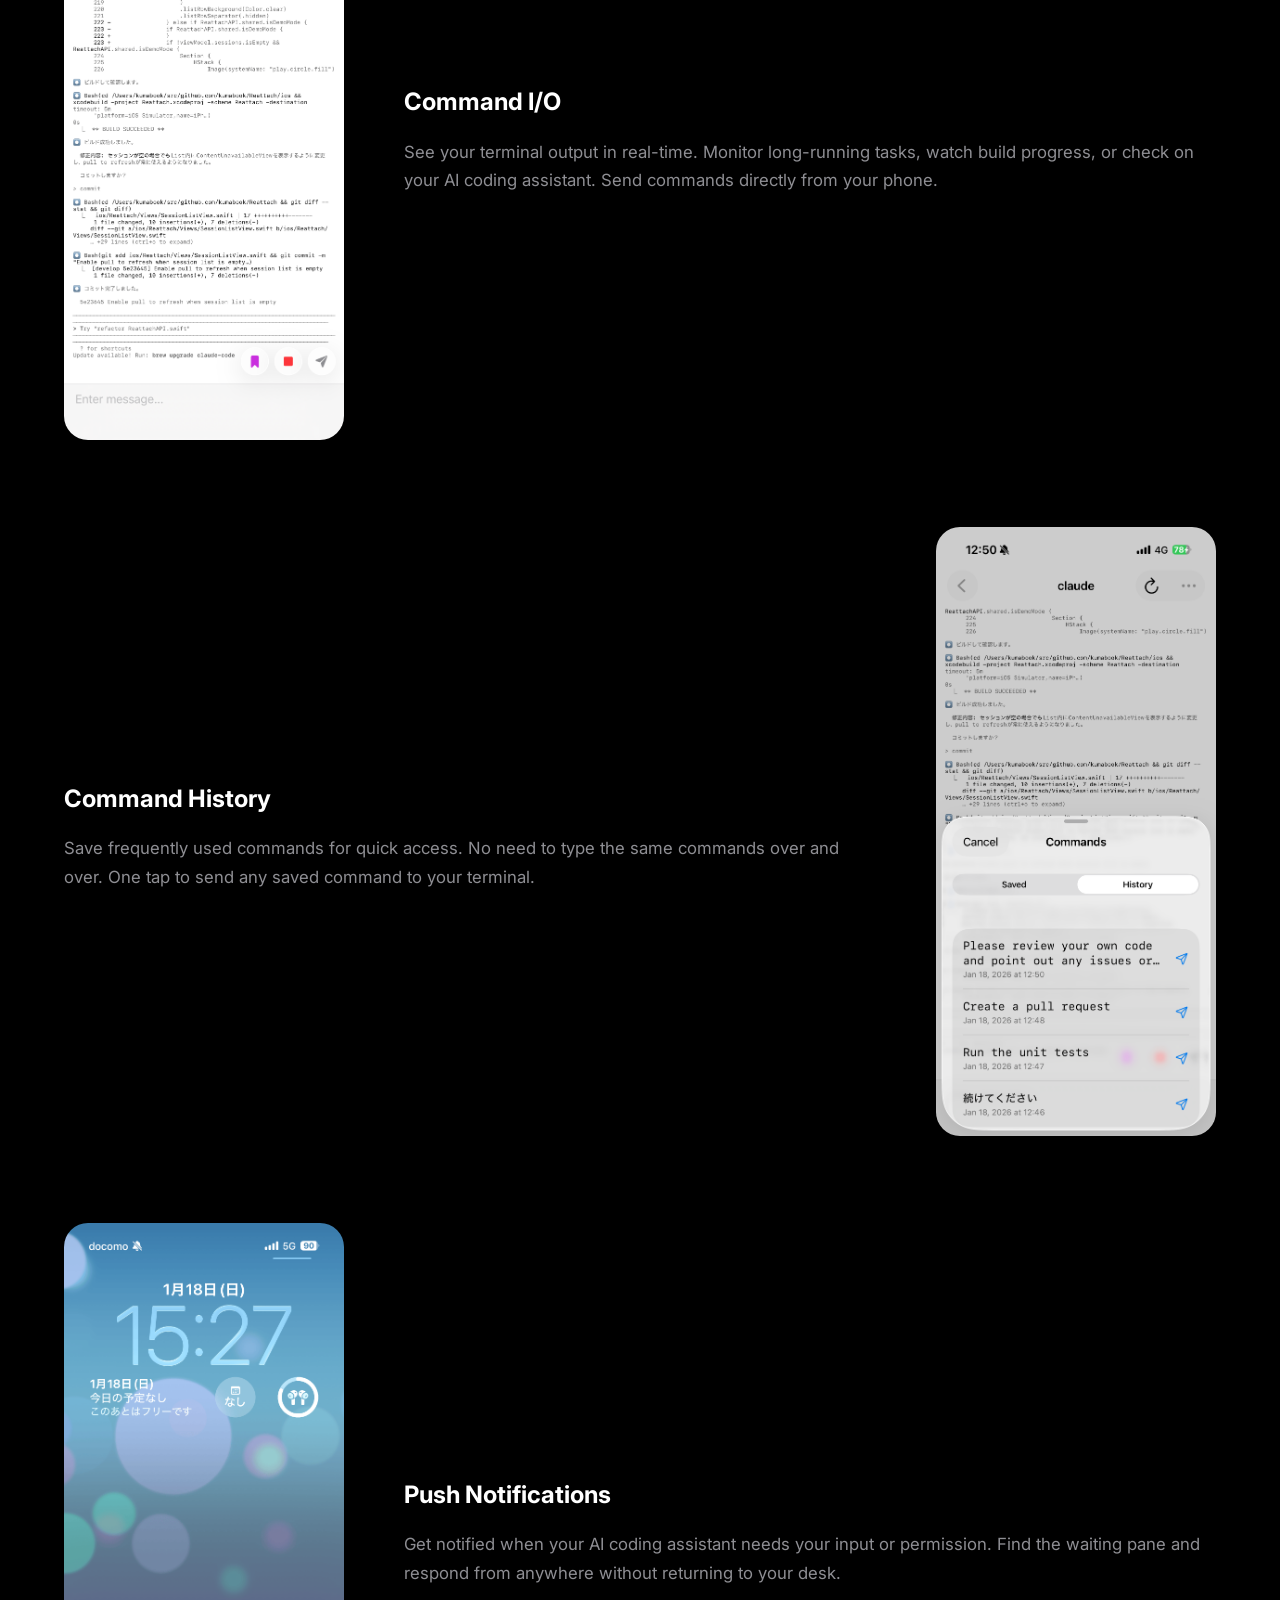
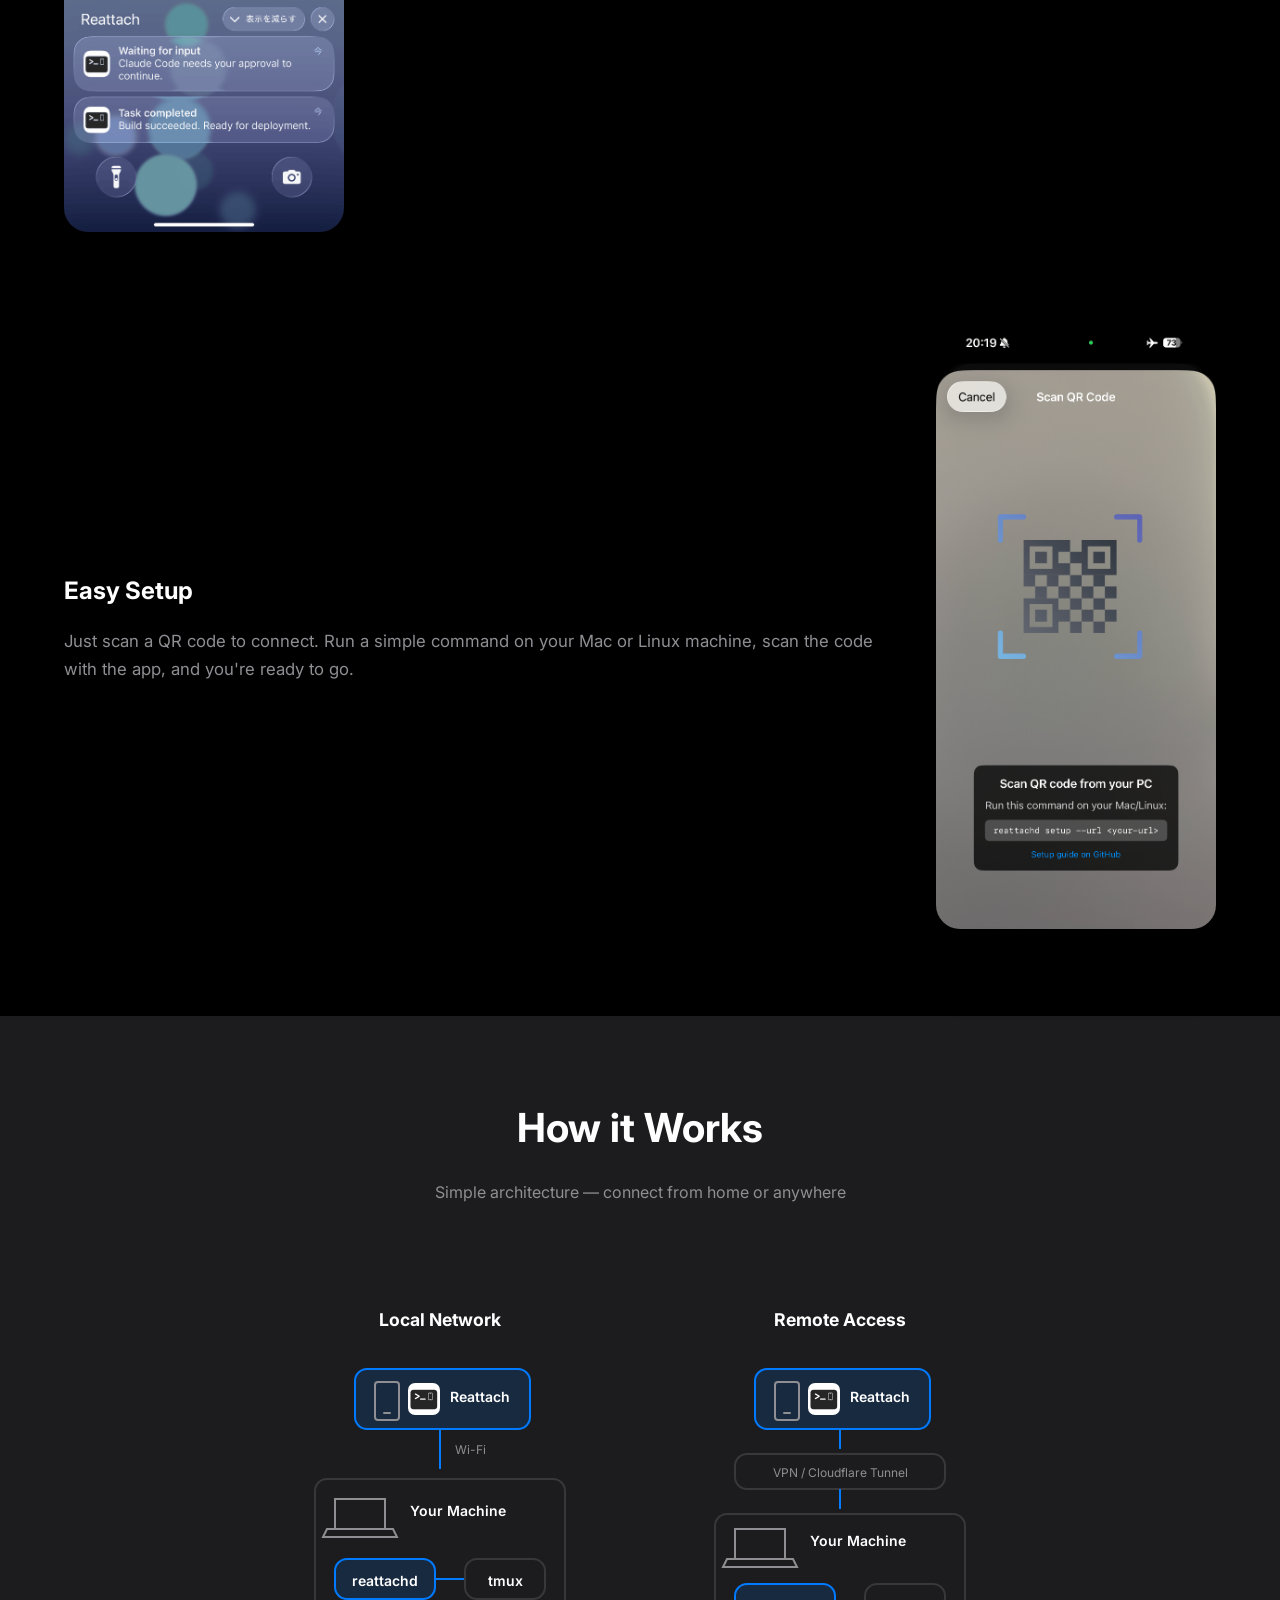
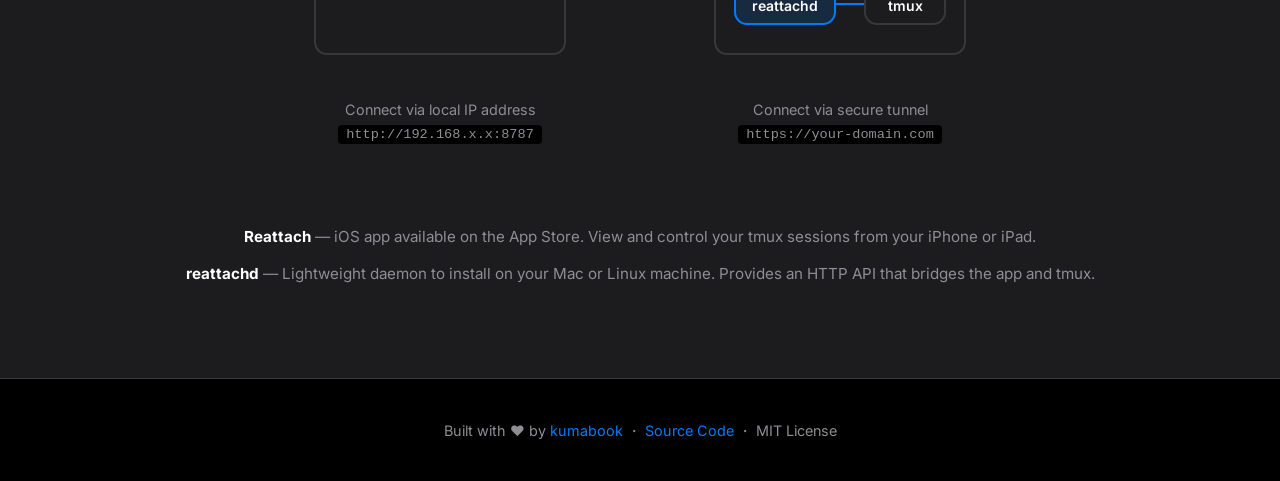
==== commit 7d1f1fee: "Prepare Reattach 2.0.0 build 43 for App Review" ====
--- a/docs/index.html
+++ b/docs/index.html
@@ -343,6 +343,14 @@
                 height: 300px;
             }
         }
+
+        /* Upcoming release */
+        .release-preview { padding: 56px 0; background: var(--bg-secondary); }
+        .release-preview h2 { font-size: 2rem; margin-bottom: 12px; }
+        .release-preview p { margin-bottom: 16px; }
+        .release-grid { display: grid; grid-template-columns: repeat(auto-fit, minmax(240px, 1fr)); gap: 24px; margin: 24px 0; }
+        .release-grid article { padding: 20px; border: 1px solid var(--border); border-radius: 12px; }
+        .release-grid h3 { margin-bottom: 8px; }
 
         /* Features */
         .features {
@@ -772,6 +780,21 @@
             </div>
         </section>
 
+        <section class="release-preview" id="release-2" aria-labelledby="release-title">
+            <div class="container">
+                <h2 id="release-title">Coming in Reattach 2.0</h2>
+                <p>A more complete tmux workflow on iPhone and iPad. Version 2.0 is being prepared for release.</p>
+                <div class="release-grid">
+                    <article><h3>Your tmux layout</h3><p>Match your tmux pane layout, scroll each pane independently, and tap to select it.</p></article>
+                    <article><h3>Your tmux keys</h3><p>Use your configured prefix and key bindings, with direct input, Japanese composition, and hardware keyboard shortcuts.</p></article>
+                    <article><h3>Copy mode on your phone</h3><p>See the copy-mode cursor and selection. Confirm a copy from the app to send it to your device clipboard, or use the selection-copy menu.</p></article>
+                    <article><h3>Stay connected</h3><p>Interrupted connections recover automatically. A red status indicator tells you when Reattach is reconnecting.</p></article>
+                    <article><h3>Your workspace, your language</h3><p>Sync pane selection with other devices or navigate independently. Adjust text size and use the interface in English or Japanese.</p></article>
+                </div>
+                <p>Update reattachd to 2.0.0 alongside the app to use the new tmux and clipboard features.</p>
+            </div>
+        </section>
+
         <section class="features" id="features">
             <div class="container">
                 <h2>Features</h2>
@@ -808,7 +831,7 @@
                     </div>
                     <div class="feature-content">
                         <h3>Push Notifications</h3>
-                        <p>Get notified when your AI coding assistant needs input or when tasks complete. Never miss an important prompt — respond from anywhere without returning to your desk.</p>
+                        <p>Get notified when your AI coding assistant needs your input or permission. Find the waiting pane and respond from anywhere without returning to your desk.</p>
                     </div>
                 </div>
                 <div class="feature-row">
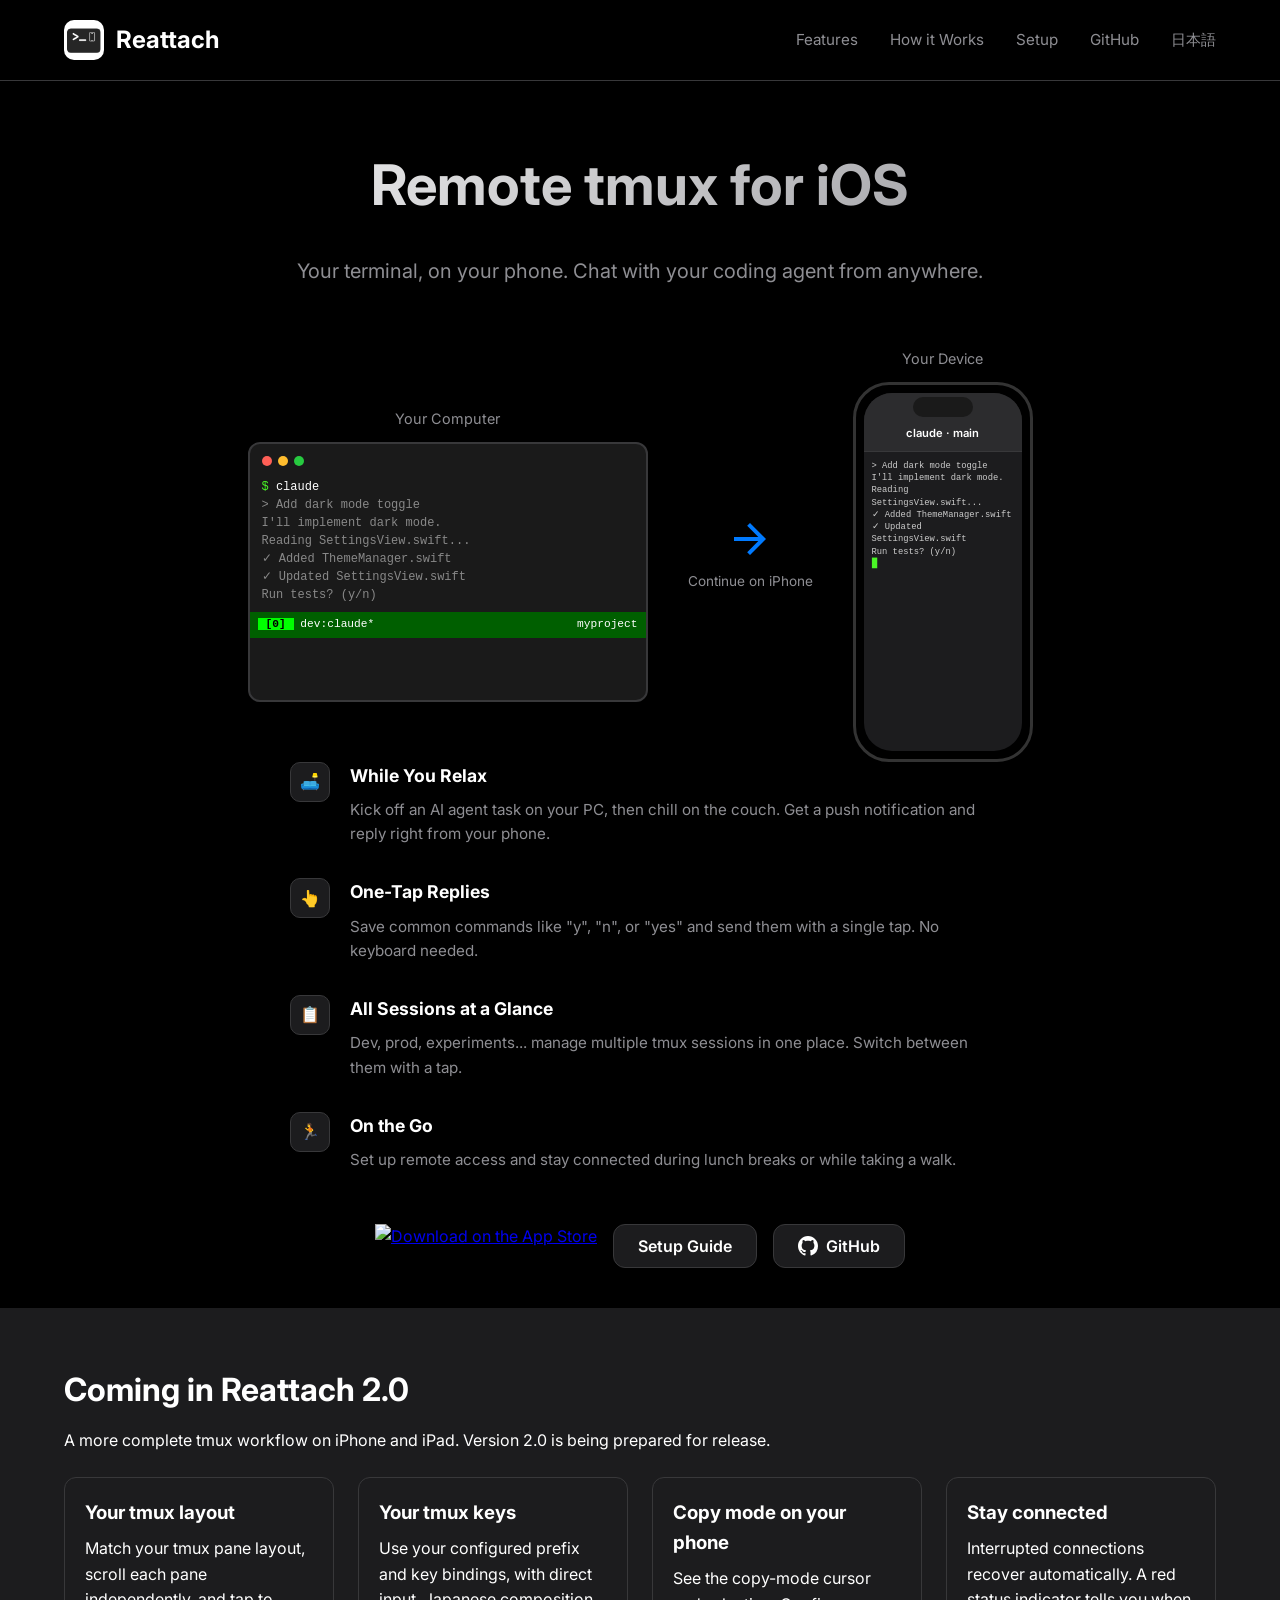
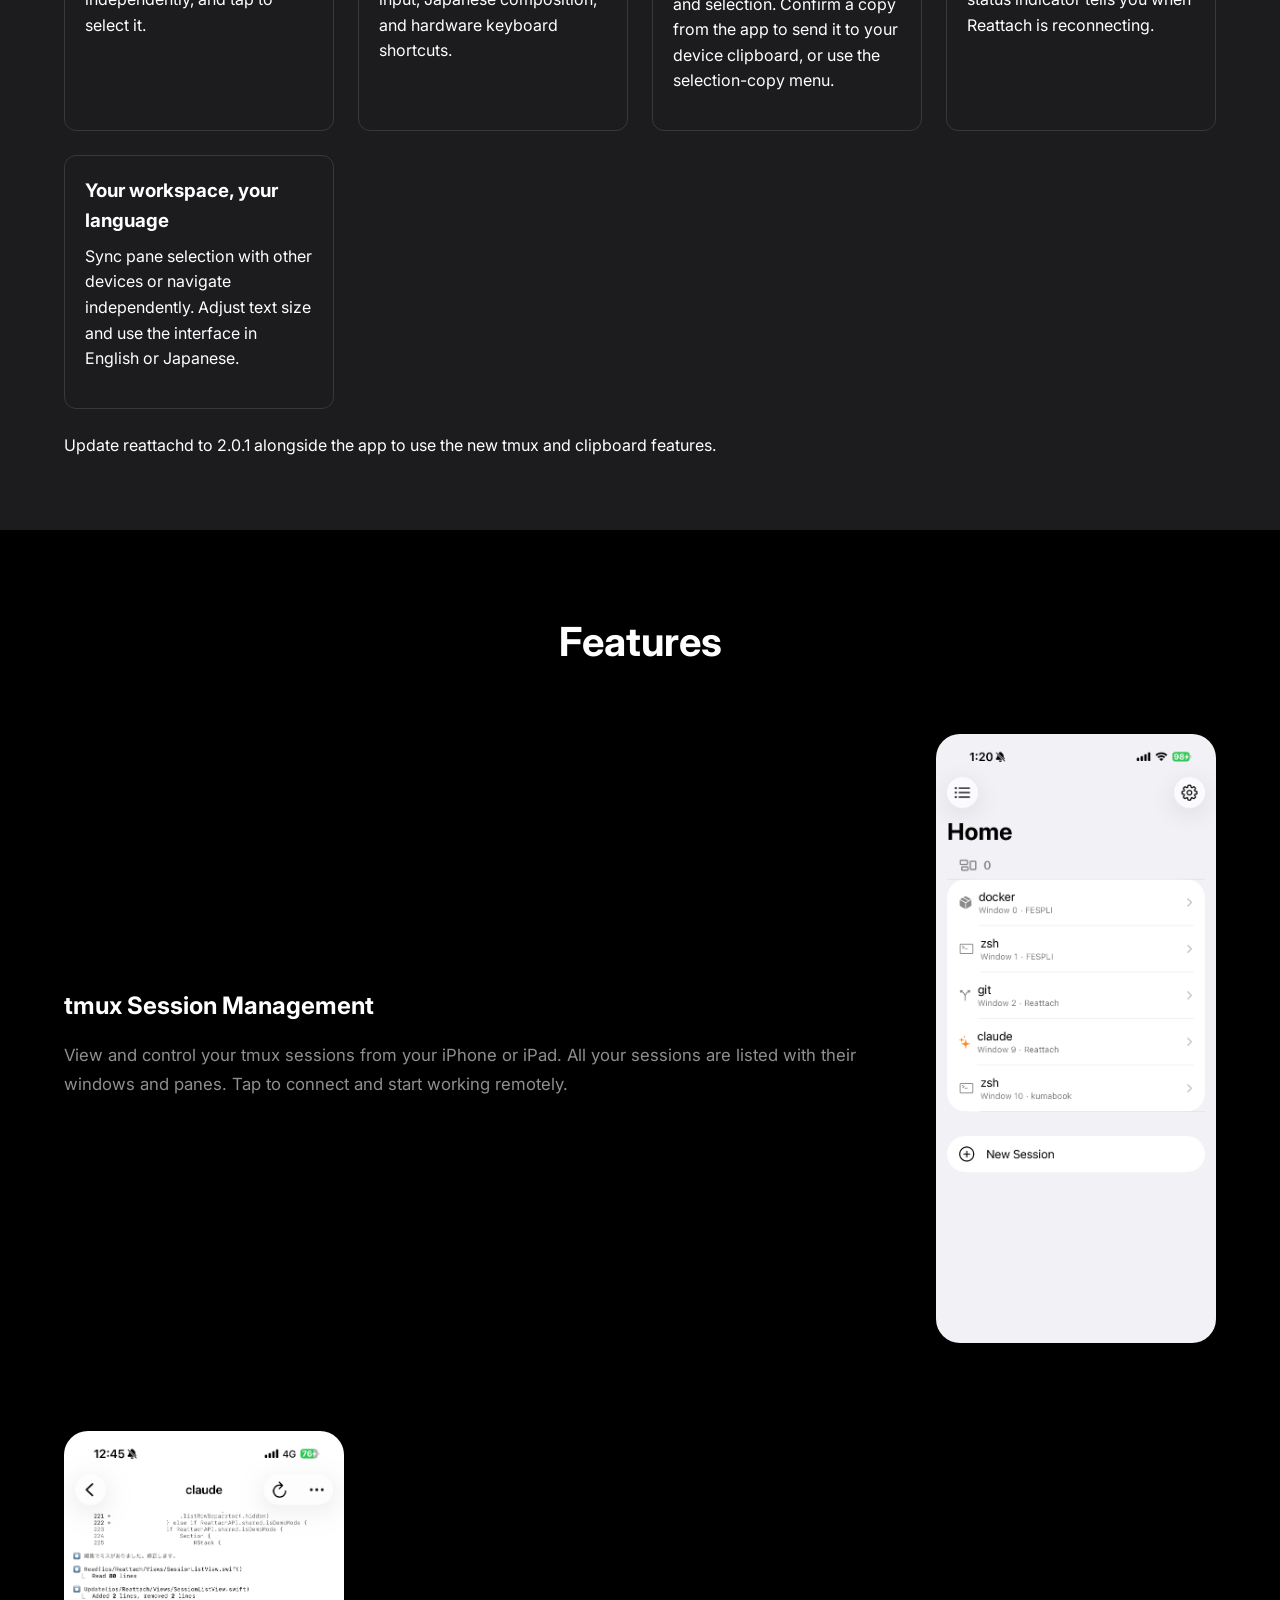
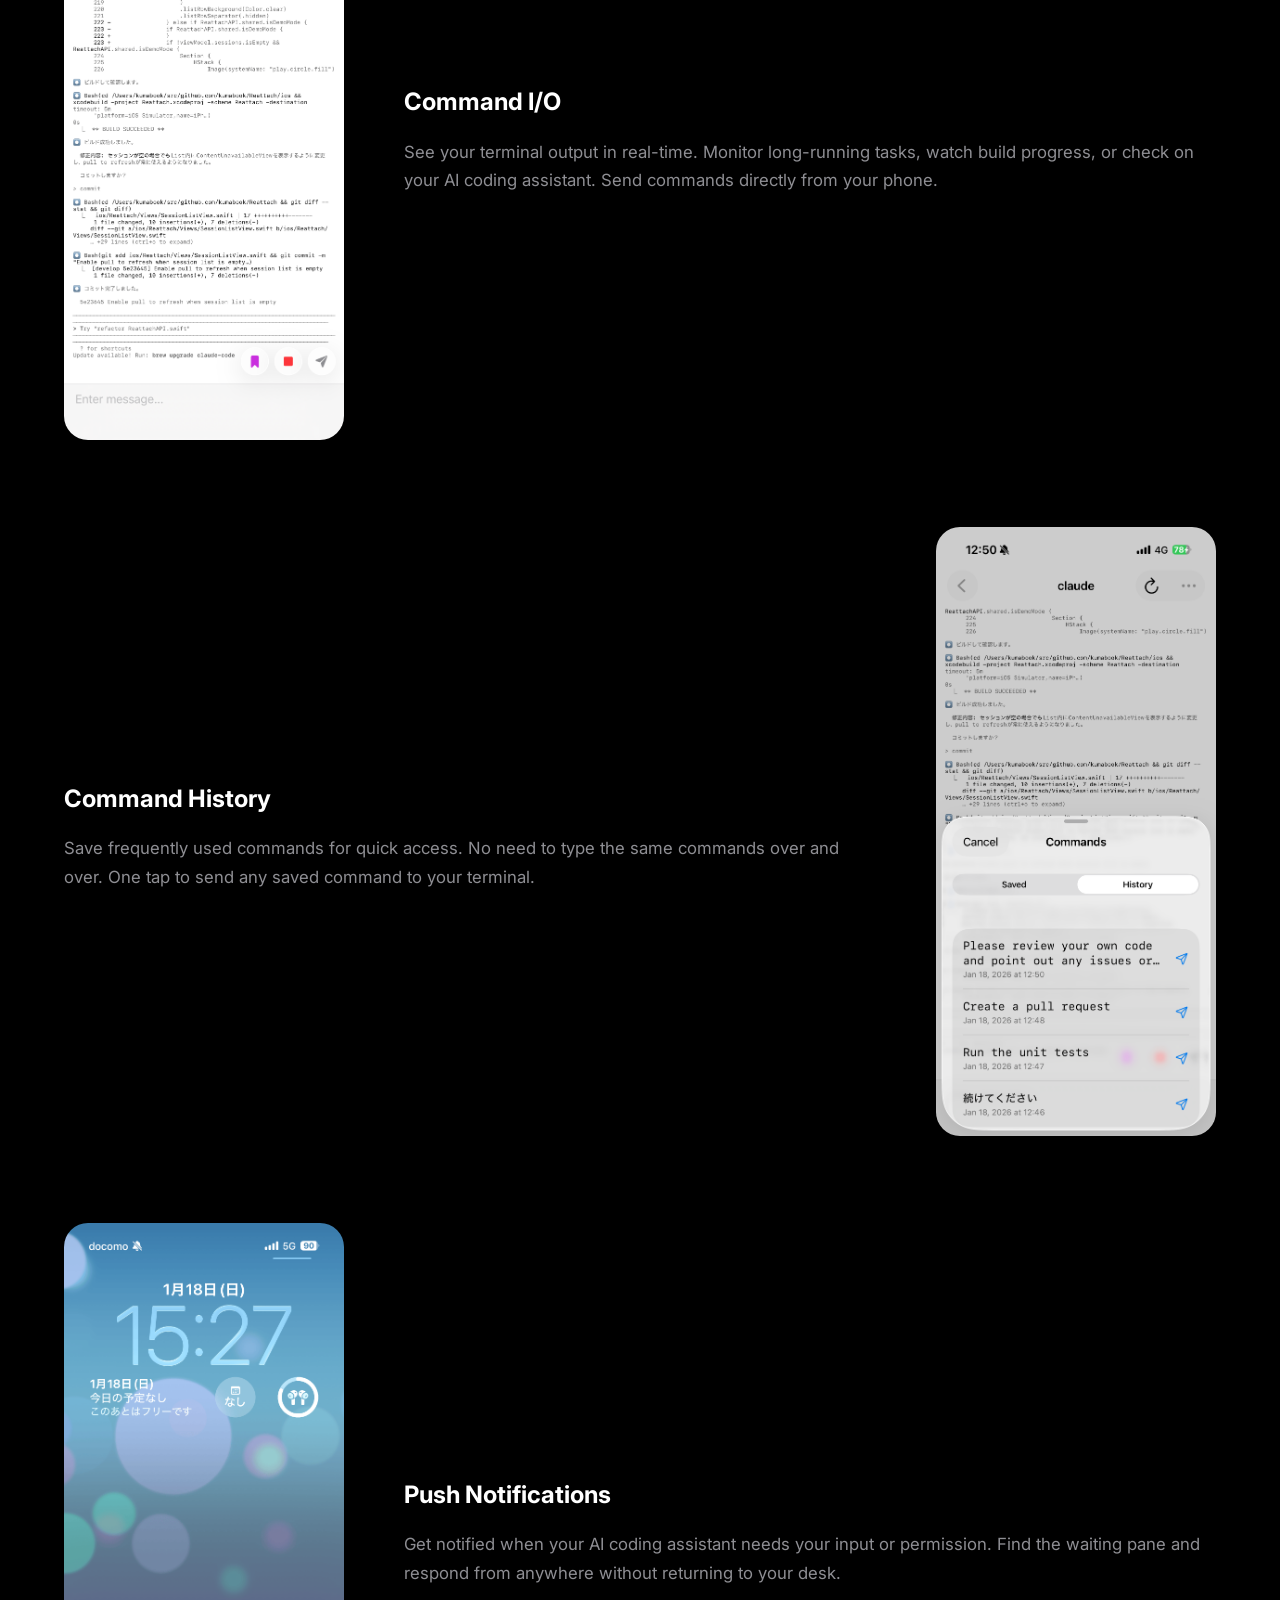
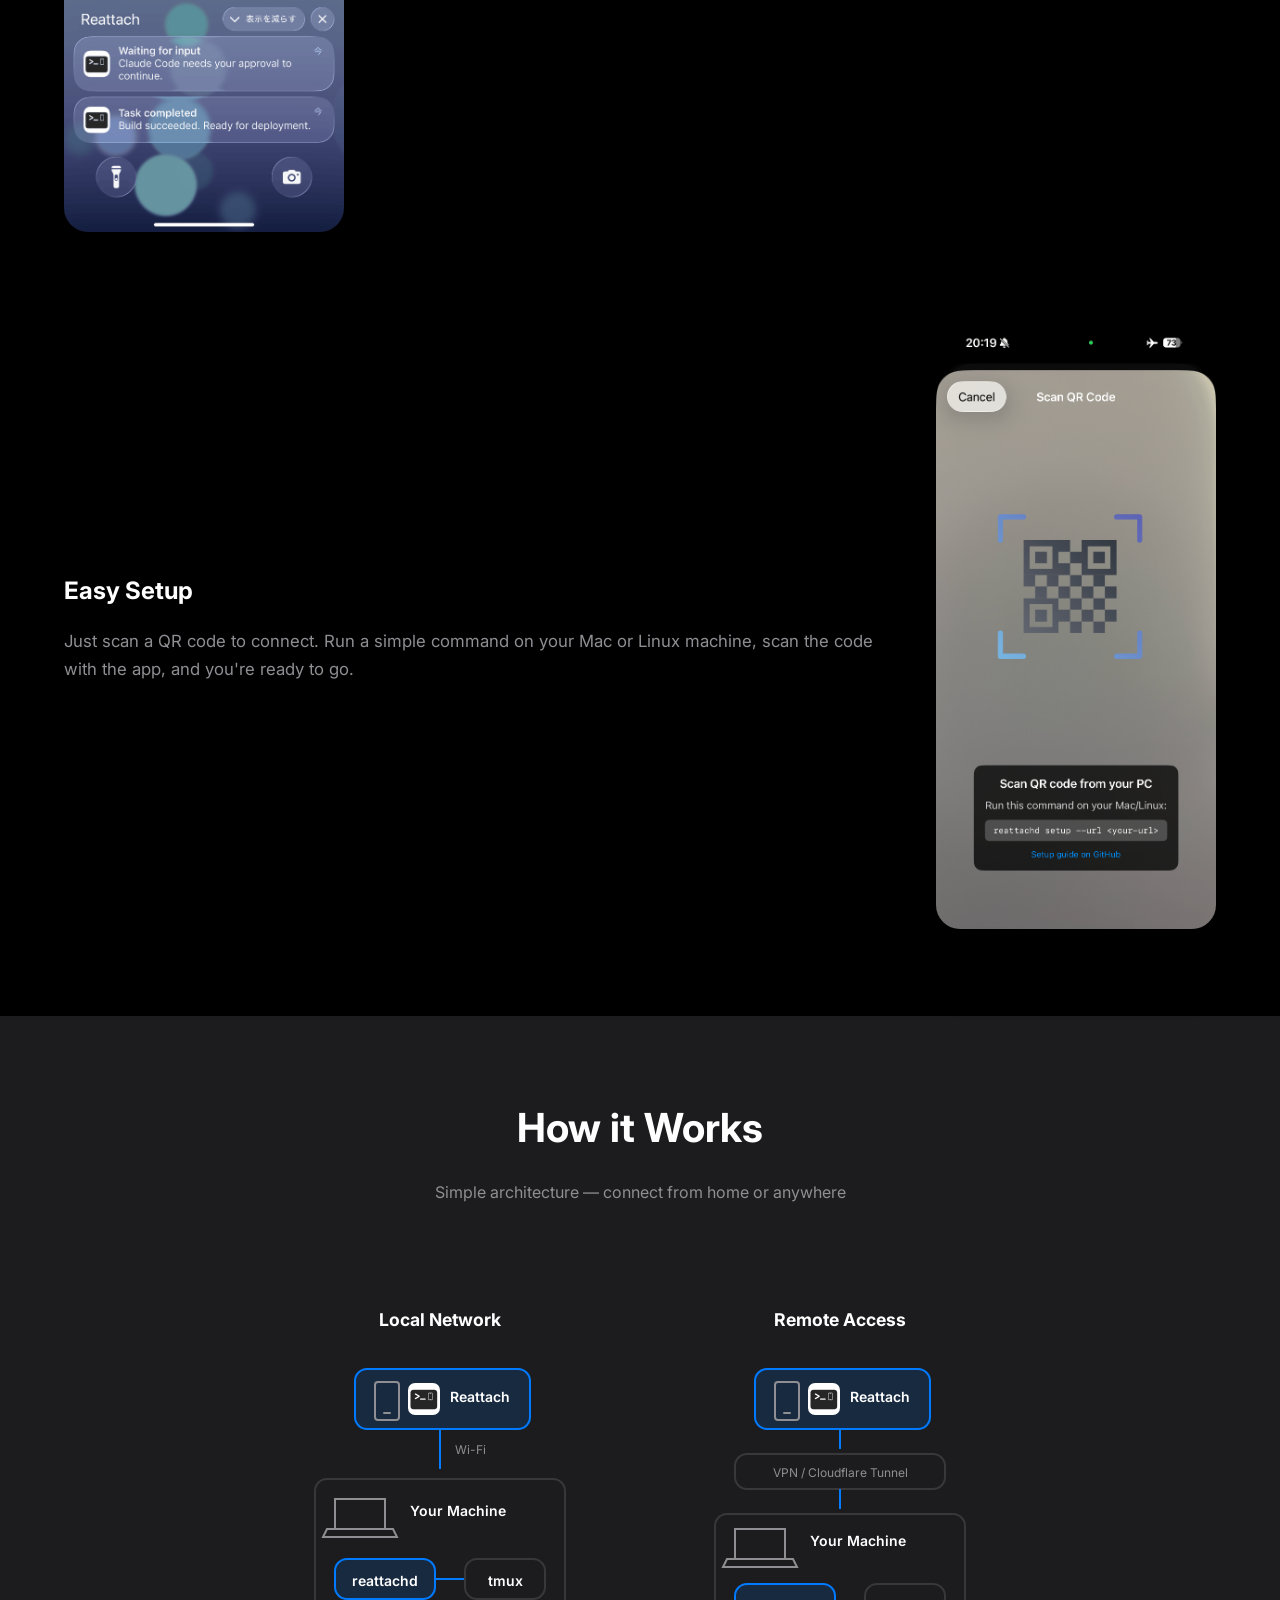
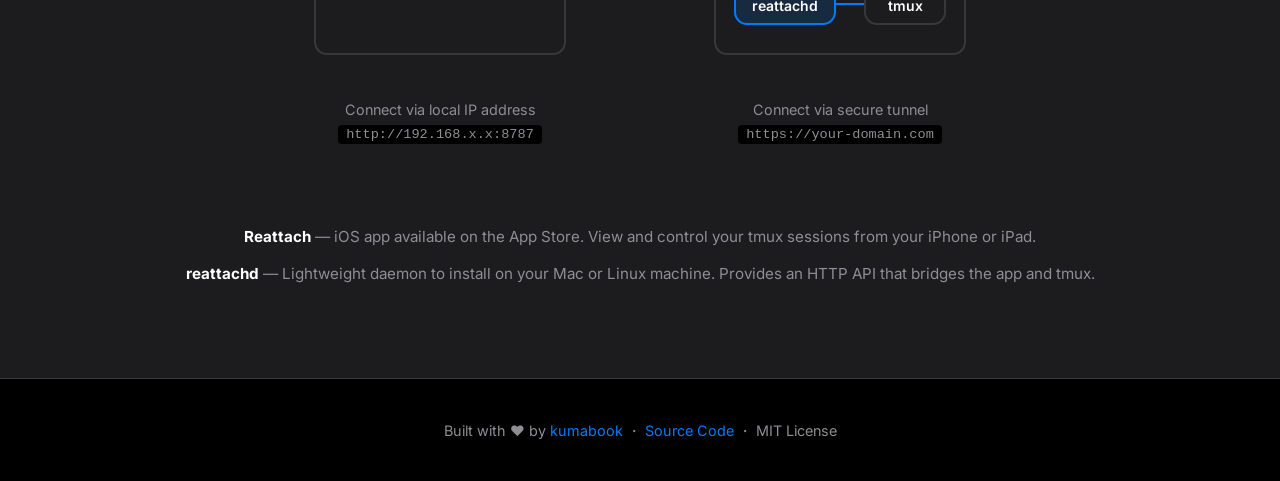
==== commit 1b9792bd: "Release reattachd 2.0.1" ====
--- a/docs/index.html
+++ b/docs/index.html
@@ -791,7 +791,7 @@
                     <article><h3>Stay connected</h3><p>Interrupted connections recover automatically. A red status indicator tells you when Reattach is reconnecting.</p></article>
                     <article><h3>Your workspace, your language</h3><p>Sync pane selection with other devices or navigate independently. Adjust text size and use the interface in English or Japanese.</p></article>
                 </div>
-                <p>Update reattachd to 2.0.0 alongside the app to use the new tmux and clipboard features.</p>
+                <p>Update reattachd to 2.0.1 alongside the app to use the new tmux and clipboard features.</p>
             </div>
         </section>
 
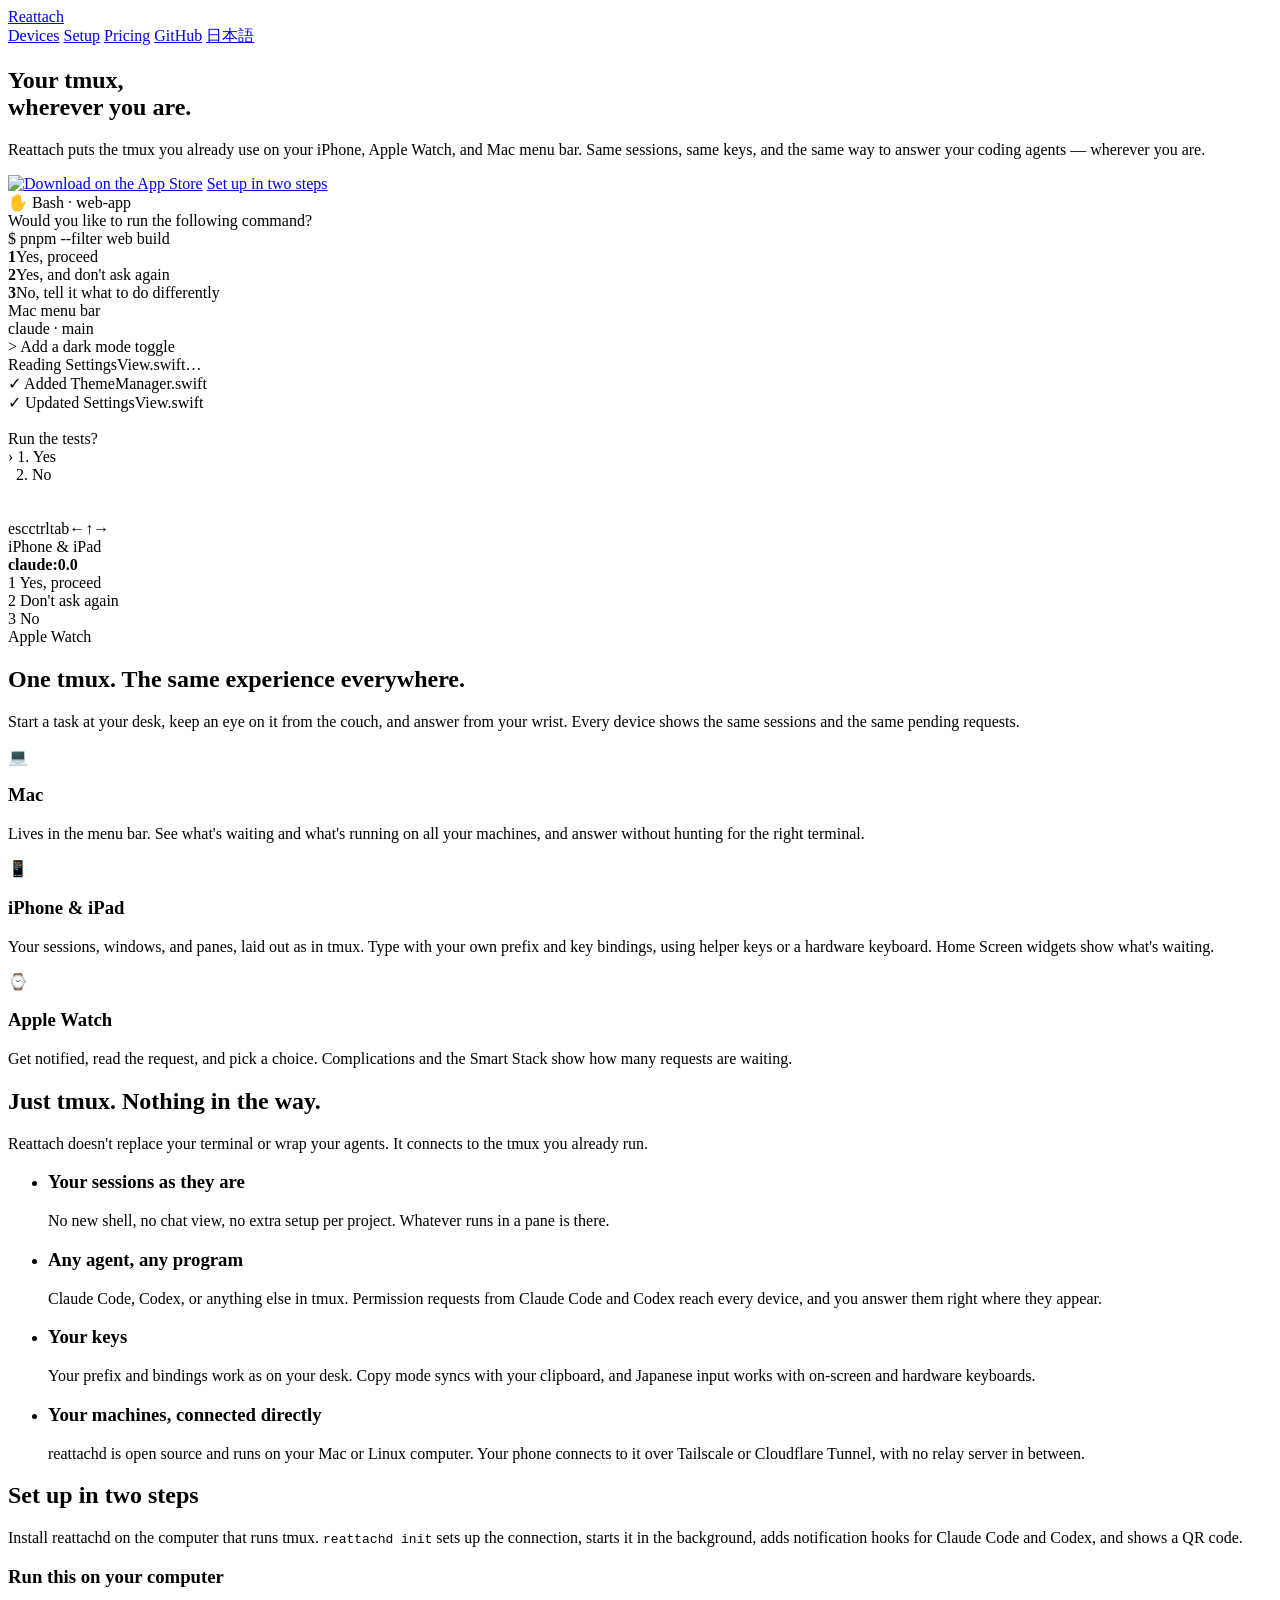
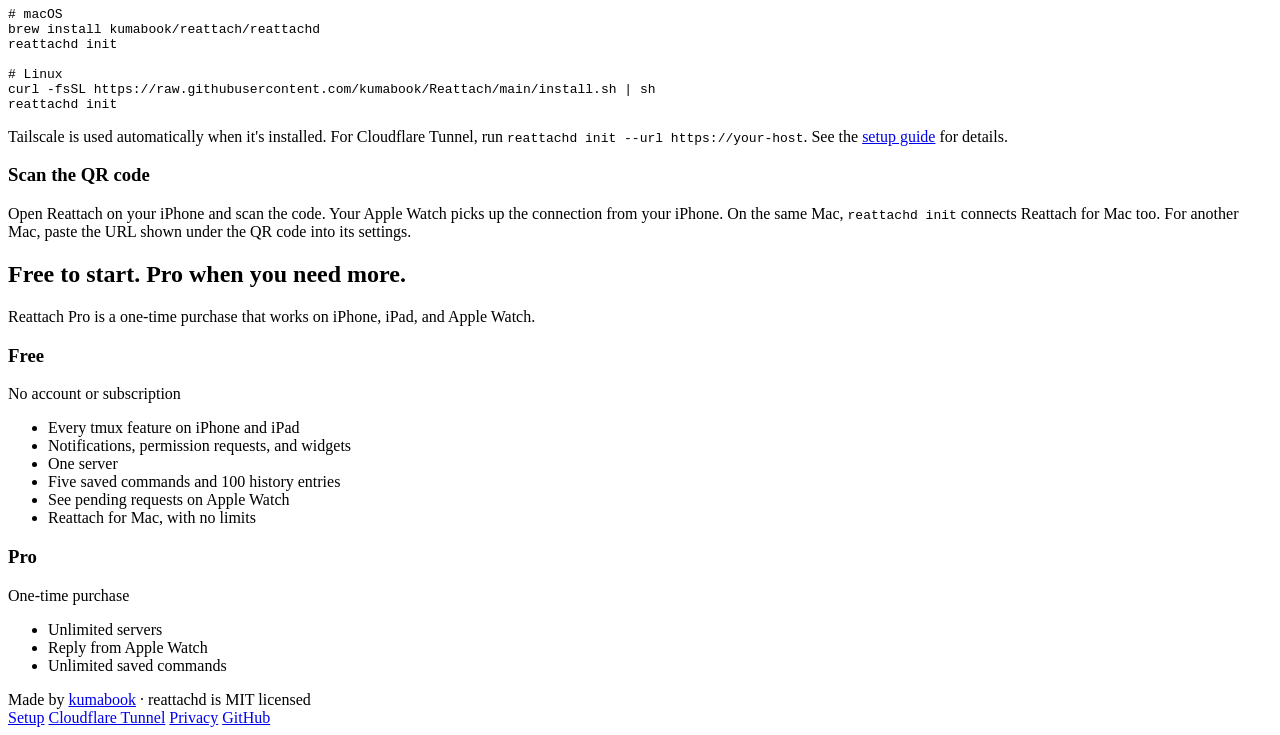
==== commit 03782a37: "Rewrite the product page around one tmux on Mac, iPhone, and Apple Watch, and add a quick start to t" ====
--- a/docs/index.html
+++ b/docs/index.html
@@ -3,662 +3,21 @@
 <head>
     <meta charset="UTF-8">
     <meta name="viewport" content="width=device-width, initial-scale=1.0">
-    <title>Reattach - Remote tmux Client for iOS</title>
-    <meta name="description" content="Control your tmux sessions from your iPhone. Perfect for monitoring Claude Code and other coding agents.">
-    <link rel="preconnect" href="https://fonts.googleapis.com">
-    <link rel="preconnect" href="https://fonts.gstatic.com" crossorigin>
-    <link href="https://fonts.googleapis.com/css2?family=Inter:wght@400;500;600;700&display=swap" rel="stylesheet">
-    <style>
-        :root {
-            --primary: #007AFF;
-            --primary-dark: #0056CC;
-            --bg: #000000;
-            --bg-secondary: #1C1C1E;
-            --text: #FFFFFF;
-            --text-secondary: #8E8E93;
-            --border: #38383A;
-        }
-
-        * {
-            margin: 0;
-            padding: 0;
-            box-sizing: border-box;
-        }
-
-        body {
-            font-family: 'Inter', -apple-system, BlinkMacSystemFont, sans-serif;
-            background: var(--bg);
-            color: var(--text);
-            line-height: 1.6;
-        }
-
-        .container {
-            max-width: 1200px;
-            margin: 0 auto;
-            padding: 0 24px;
-        }
-
-        /* Header */
-        header {
-            padding: 20px 0;
-            border-bottom: 1px solid var(--border);
-        }
-
-        nav {
-            display: flex;
-            justify-content: space-between;
-            align-items: center;
-        }
-
-        .logo {
-            display: flex;
-            align-items: center;
-            gap: 12px;
-            font-size: 1.5rem;
-            font-weight: 700;
-            text-decoration: none;
-            color: var(--text);
-        }
-
-        .logo-icon {
-            width: 40px;
-            height: 40px;
-            border-radius: 10px;
-            object-fit: cover;
-        }
-
-        .nav-links {
-            display: flex;
-            gap: 32px;
-        }
-
-        .nav-links a {
-            color: var(--text-secondary);
-            text-decoration: none;
-            font-size: 0.95rem;
-            transition: color 0.2s;
-        }
-
-        .nav-links a:hover {
-            color: var(--text);
-        }
-
-        /* Hero */
-        .hero {
-            padding: 60px 0 20px;
-            text-align: center;
-        }
-
-        .hero h1 {
-            font-size: 3.5rem;
-            font-weight: 700;
-            margin-bottom: 24px;
-            background: linear-gradient(135deg, var(--text), var(--text-secondary));
-            -webkit-background-clip: text;
-            -webkit-text-fill-color: transparent;
-            background-clip: text;
-        }
-
-        .hero p {
-            font-size: 1.25rem;
-            color: var(--text-secondary);
-            margin: 0 auto 40px;
-        }
-
-        .cta-buttons {
-            display: flex;
-            gap: 16px;
-            justify-content: center;
-            flex-wrap: wrap;
-        }
-
-        .btn {
-            display: inline-flex;
-            align-items: center;
-            gap: 8px;
-            padding: 14px 28px;
-            border-radius: 12px;
-            font-size: 1rem;
-            font-weight: 600;
-            text-decoration: none;
-            transition: all 0.2s;
-        }
-
-        .btn-primary {
-            background: var(--primary);
-            color: white;
-        }
-
-        .btn-primary:hover {
-            background: var(--primary-dark);
-            transform: translateY(-2px);
-        }
-
-        .btn-secondary {
-            background: var(--bg-secondary);
-            color: var(--text);
-            border: 1px solid var(--border);
-        }
-
-        .btn-secondary:hover {
-            background: #2C2C2E;
-            transform: translateY(-2px);
-        }
-
-        .app-store-badge {
-            display: inline-flex;
-            align-items: center;
-            transition: transform 0.2s;
-        }
-
-        .app-store-badge:hover {
-            transform: translateY(-2px);
-        }
-
-        .app-store-badge img {
-            height: 44px;
-            width: auto;
-        }
-
-        .cta-buttons .btn {
-            height: 44px;
-            padding: 0 24px;
-            display: inline-flex;
-            align-items: center;
-        }
-
-        /* Hero Visual */
-        .hero-visual {
-            padding: 0;
-        }
-
-        .handoff-diagram {
-            display: flex;
-            align-items: center;
-            justify-content: center;
-            gap: 40px;
-            flex-wrap: wrap;
-        }
-
-        .device {
-            position: relative;
-        }
-
-        .device-label {
-            text-align: center;
-            margin-bottom: 12px;
-            font-size: 0.9rem;
-            color: var(--text-secondary);
-        }
-
-        .pc-screen {
-            width: 400px;
-            height: 260px;
-            background: #1a1a1a;
-            border-radius: 12px;
-            border: 2px solid var(--border);
-            padding: 12px;
-            font-family: 'SF Mono', 'Menlo', monospace;
-            font-size: 0.75rem;
-            color: #4AF626;
-            overflow: hidden;
-        }
-
-        .pc-screen .title-bar {
-            display: flex;
-            gap: 6px;
-            margin-bottom: 12px;
-        }
-
-        .pc-screen .title-bar span {
-            width: 10px;
-            height: 10px;
-            border-radius: 50%;
-        }
-
-        .pc-screen .title-bar .red { background: #FF5F56; }
-        .pc-screen .title-bar .yellow { background: #FFBD2E; }
-        .pc-screen .title-bar .green { background: #27CA40; }
-
-        .pc-screen .terminal-content {
-            line-height: 1.5;
-            color: #ccc;
-            flex: 1;
-        }
-
-        .pc-screen .prompt { color: #4AF626; }
-        .pc-screen .command { color: #fff; }
-        .pc-screen .output { color: #888; }
-
-        .pc-screen .tmux-status {
-            background: #005f00;
-            color: #fff;
-            padding: 4px 8px;
-            font-size: 0.7rem;
-            margin: 8px -12px -12px -12px;
-            display: flex;
-            justify-content: space-between;
-        }
-
-        .pc-screen .tmux-status .session {
-            background: #00ff00;
-            color: #000;
-            padding: 0 8px;
-            font-weight: bold;
-        }
-
-        .arrow {
-            display: flex;
-            flex-direction: column;
-            align-items: center;
-            gap: 8px;
-            color: var(--primary);
-        }
-
-        .arrow svg {
-            width: 48px;
-            height: 48px;
-        }
-
-        .arrow span {
-            font-size: 0.85rem;
-            color: var(--text-secondary);
-        }
-
-        .phone-frame {
-            width: 180px;
-            height: 380px;
-            background: #000;
-            border-radius: 36px;
-            border: 3px solid #333;
-            padding: 8px;
-            position: relative;
-        }
-
-        .phone-frame::before {
-            content: '';
-            position: absolute;
-            top: 12px;
-            left: 50%;
-            transform: translateX(-50%);
-            width: 60px;
-            height: 20px;
-            background: #1a1a1a;
-            border-radius: 10px;
-        }
-
-        .phone-screen {
-            width: 100%;
-            height: 100%;
-            background: #1C1C1E;
-            border-radius: 28px;
-            overflow: hidden;
-            display: flex;
-            flex-direction: column;
-        }
-
-        .phone-header {
-            background: #2C2C2E;
-            padding: 32px 12px 8px;
-            text-align: center;
-            font-size: 0.7rem;
-            font-weight: 600;
-            border-bottom: 1px solid var(--border);
-        }
-
-        .phone-content {
-            flex: 1;
-            padding: 8px;
-            font-family: 'SF Mono', 'Menlo', monospace;
-            font-size: 0.55rem;
-            color: #ccc;
-            line-height: 1.4;
-            overflow: hidden;
-        }
-
-        .phone-content .prompt { color: #4AF626; }
-
-        @media (max-width: 768px) {
-            .handoff-diagram {
-                flex-direction: column;
-                gap: 24px;
-            }
-
-            .pc-screen {
-                width: 320px;
-                height: 200px;
-                font-size: 0.65rem;
-            }
-
-            .arrow {
-                transform: rotate(90deg);
-            }
-
-            .arrow span {
-                transform: rotate(-90deg);
-            }
-
-            .phone-frame {
-                width: 140px;
-                height: 300px;
-            }
-        }
-
-        /* Upcoming release */
-        .release-preview { padding: 56px 0; background: var(--bg-secondary); }
-        .release-preview h2 { font-size: 2rem; margin-bottom: 12px; }
-        .release-preview p { margin-bottom: 16px; }
-        .release-grid { display: grid; grid-template-columns: repeat(auto-fit, minmax(240px, 1fr)); gap: 24px; margin: 24px 0; }
-        .release-grid article { padding: 20px; border: 1px solid var(--border); border-radius: 12px; }
-        .release-grid h3 { margin-bottom: 8px; }
-
-        /* Features */
-        .features {
-            padding: 80px 0;
-        }
-
-        .features h2 {
-            text-align: center;
-            font-size: 2.5rem;
-            margin-bottom: 60px;
-        }
-
-        .feature-row {
-            display: flex;
-            align-items: center;
-            gap: 60px;
-            margin-bottom: 80px;
-        }
-
-        .feature-row:nth-child(even) {
-            flex-direction: row-reverse;
-        }
-
-        .feature-row:last-child {
-            margin-bottom: 0;
-        }
-
-        .feature-image {
-            flex-shrink: 0;
-        }
-
-        .feature-image img {
-            width: 280px;
-            height: auto;
-            border-radius: 24px;
-            box-shadow: 0 20px 60px rgba(0, 0, 0, 0.5);
-        }
-
-        .feature-content h3 {
-            font-size: 1.5rem;
-            margin-bottom: 16px;
-        }
-
-        .feature-content p {
-            color: var(--text-secondary);
-            font-size: 1.05rem;
-            line-height: 1.7;
-        }
-
-        @media (max-width: 768px) {
-            .feature-row,
-            .feature-row:nth-child(even) {
-                flex-direction: column;
-                gap: 32px;
-                text-align: center;
-            }
-
-            .feature-image img {
-                width: 240px;
-            }
-        }
-
-        /* Architecture */
-        .architecture {
-            padding: 80px 0;
-            background: var(--bg-secondary);
-        }
-
-        .architecture h2 {
-            text-align: center;
-            font-size: 2.5rem;
-            margin-bottom: 20px;
-        }
-
-        .architecture > .container > p {
-            text-align: center;
-            color: var(--text-secondary);
-            margin-bottom: 60px;
-        }
-
-        .diagram {
-            display: flex;
-            justify-content: center;
-            padding: 40px 20px;
-        }
-
-        .diagram svg {
-            max-width: 100%;
-            height: auto;
-        }
-
-        .diagram-grid {
-            display: grid;
-            grid-template-columns: repeat(2, 1fr);
-            gap: 40px;
-            padding: 40px 20px;
-            max-width: 800px;
-            margin: 0 auto;
-        }
-
-        .diagram-item {
-            text-align: center;
-        }
-
-        .diagram-item h3 {
-            font-size: 1.1rem;
-            margin-bottom: 20px;
-            color: var(--text);
-        }
-
-        .diagram-item svg {
-            max-width: 100%;
-            height: auto;
-        }
-
-        .diagram-caption {
-            margin-top: 16px;
-            font-size: 0.9rem;
-            color: var(--text-secondary);
-        }
-
-        .diagram-caption code {
-            background: var(--bg);
-            padding: 2px 8px;
-            border-radius: 4px;
-            font-size: 0.85rem;
-        }
-
-        @media (max-width: 700px) {
-            .diagram-grid {
-                grid-template-columns: 1fr;
-            }
-        }
-
-        .diagram-box {
-            fill: var(--bg-secondary);
-            stroke: var(--border);
-            stroke-width: 2;
-            rx: 12;
-        }
-
-        .diagram-box-highlight {
-            fill: rgba(0, 122, 255, 0.15);
-            stroke: var(--primary);
-            stroke-width: 2;
-            rx: 12;
-        }
-
-        .diagram-text {
-            fill: var(--text);
-            font-family: 'Inter', sans-serif;
-            font-size: 14px;
-            font-weight: 600;
-        }
-
-        .diagram-text-small {
-            fill: var(--text-secondary);
-            font-family: 'Inter', sans-serif;
-            font-size: 12px;
-        }
-
-        .diagram-text-mono {
-            fill: var(--text-secondary);
-            font-family: 'SF Mono', 'Menlo', monospace;
-            font-size: 11px;
-        }
-
-        .diagram-arrow {
-            stroke: var(--primary);
-            stroke-width: 2;
-            fill: none;
-            marker-end: url(#arrowhead);
-        }
-
-        .diagram-line-dashed {
-            stroke: var(--border);
-            stroke-width: 2;
-            stroke-dasharray: 6 4;
-            fill: none;
-        }
-
-        .diagram-icon {
-            fill: var(--text);
-        }
-
-        .architecture-notes {
-            max-width: 1200px;
-            margin: 40px auto 0;
-            text-align: center;
-        }
-
-        .architecture-notes p {
-            color: var(--text-secondary);
-            font-size: 0.95rem;
-            margin-bottom: 12px;
-        }
-
-        .architecture-notes strong {
-            color: var(--text);
-        }
-
-        /* Use Cases */
-        .use-cases {
-            padding: 80px 0;
-        }
-
-        .use-cases h2 {
-            text-align: center;
-            font-size: 2.5rem;
-            margin-bottom: 60px;
-        }
-
-        .use-case-list {
-            max-width: 700px;
-            margin: 0 auto;
-        }
-
-        .use-case {
-            display: flex;
-            gap: 20px;
-            margin-bottom: 32px;
-            align-items: flex-start;
-        }
-
-        .use-case-icon {
-            width: 40px;
-            height: 40px;
-            background: var(--bg-secondary);
-            border: 1px solid var(--border);
-            border-radius: 10px;
-            display: flex;
-            align-items: center;
-            justify-content: center;
-            flex-shrink: 0;
-        }
-
-        .use-case h3 {
-            font-size: 1.1rem;
-            margin-bottom: 8px;
-        }
-
-        .use-case p {
-            color: var(--text-secondary);
-            font-size: 0.95rem;
-        }
-
-        /* CTA Section */
-        .cta-section {
-            padding: 20px 0 40px;
-            text-align: center;
-        }
-
-        /* Footer */
-        footer {
-            padding: 40px 0;
-            border-top: 1px solid var(--border);
-            text-align: center;
-        }
-
-        footer p {
-            color: var(--text-secondary);
-            font-size: 0.9rem;
-        }
-
-        footer a {
-            color: var(--primary);
-            text-decoration: none;
-        }
-
-        footer a:hover {
-            text-decoration: underline;
-        }
-
-        /* Responsive */
-        @media (max-width: 768px) {
-            .hero h1 {
-                font-size: 2.5rem;
-            }
-
-            .hero p {
-                font-size: 1.1rem;
-            }
-
-            .nav-links {
-                display: none;
-            }
-
-            .features h2,
-            .architecture h2,
-            .use-cases h2 {
-                font-size: 2rem;
-            }
-        }
-    </style>
+    <title>Reattach — Your tmux, wherever you are</title>
+    <meta name="description" content="Reattach puts the tmux you already use on your iPhone, iPad, Apple Watch, and Mac menu bar. Same sessions, same keys, and one way to answer your coding agents from anywhere.">
+    <link rel="alternate" hreflang="ja" href="https://reattach.tmux.kumabook.tokyo/ja/">
+    <link rel="stylesheet" href="/site.css">
 </head>
 <body>
     <header>
         <div class="container">
             <nav>
-                <a href="/" class="logo">
-                    <img src="app-icon.png" alt="Reattach" class="logo-icon">
-                    Reattach
-                </a>
+                <a href="/" class="logo"><img src="/app-icon.png" alt="">Reattach</a>
                 <div class="nav-links">
-                    <a href="#features">Features</a>
-                    <a href="#architecture">How it Works</a>
-                    <a href="/setup.html">Setup</a>
-                    <a href="https://github.com/kumabook/Reattach">GitHub</a>
+                    <a href="#devices" class="optional">Devices</a>
+                    <a href="#setup">Setup</a>
+                    <a href="#pricing" class="optional">Pricing</a>
+                    <a href="https://github.com/kumabook/Reattach" class="optional">GitHub</a>
                     <a href="/ja/">日本語</a>
                 </div>
             </nav>
@@ -666,305 +25,171 @@
     </header>
 
     <main>
-        <section class="hero">
+        <section class="hero center">
             <div class="container">
-                <h1>Remote tmux for iOS</h1>
-                <p>Your terminal, on your phone. Chat with your coding agent from anywhere.</p>
+                <h1>Your tmux,<br>wherever you are.</h1>
+                <p class="lead">Reattach puts the tmux you already use on your iPhone, Apple Watch, and Mac menu bar. Same sessions, same keys, and the same way to answer your coding agents — wherever you are.</p>
+                <div class="actions">
+                    <a class="badge" href="https://apps.apple.com/app/id6757171671"><img src="https://tools.applemediaservices.com/api/badges/download-on-the-app-store/black/en-us?size=250x83" alt="Download on the App Store"></a>
+                    <a class="btn" href="#setup">Set up in two steps</a>
+                </div>
+
+                <div class="devices" aria-hidden="true">
+                    <div>
+                        <div class="mac">
+                            <div class="mac-bar"><span></span><span></span><span></span></div>
+                            <div class="mac-body">
+                                <div class="tool">✋ Bash · web-app</div>
+                                <div class="request-title">Would you like to run the following command?</div>
+                                <div class="prompt-box">$ pnpm --filter web build</div>
+                                <div class="choice"><b>1</b>Yes, proceed</div>
+                                <div class="choice"><b>2</b>Yes, and don't ask again</div>
+                                <div class="choice"><b>3</b>No, tell it what to do differently</div>
+                            </div>
+                        </div>
+                        <div class="device-caption">Mac menu bar</div>
+                    </div>
+                    <div>
+                        <div class="phone">
+                            <div class="phone-screen">
+                                <div class="phone-head">claude · main</div>
+                                <div class="phone-term">
+                                    <div>&gt; Add a dark mode toggle</div>
+                                    <div class="dim">Reading SettingsView.swift…</div>
+                                    <div class="ok">✓ Added ThemeManager.swift</div>
+                                    <div class="ok">✓ Updated SettingsView.swift</div>
+                                    <br>
+                                    <div>Run the tests?</div>
+                                    <div>› 1. Yes</div>
+                                    <div>&nbsp; 2. No</div>
+                                    <br>
+                                    <div><span class="cursor">&nbsp;</span></div>
+                                </div>
+                                <div class="phone-keys"><span>esc</span><span class="on">ctrl</span><span>tab</span><span>←</span><span>↑</span><span>→</span></div>
+                            </div>
+                        </div>
+                        <div class="device-caption">iPhone &amp; iPad</div>
+                    </div>
+                    <div>
+                        <div class="watch">
+                            <div class="watch-screen">
+                                <b>claude:0.0</b>
+                                <div class="watch-choice first">1 Yes, proceed</div>
+                                <div class="watch-choice">2 Don't ask again</div>
+                                <div class="watch-choice">3 No</div>
+                            </div>
+                        </div>
+                        <div class="device-caption">Apple Watch</div>
+                    </div>
+                </div>
             </div>
         </section>
 
-        <section class="hero-visual">
+        <section class="soft" id="devices">
             <div class="container">
-                <div class="handoff-diagram">
-                    <div class="device">
-                        <div class="device-label">Your Computer</div>
-                        <div class="pc-screen">
-                            <div class="title-bar">
-                                <span class="red"></span>
-                                <span class="yellow"></span>
-                                <span class="green"></span>
-                            </div>
-                            <div class="terminal-content">
-                                <div><span class="prompt">$</span> <span class="command">claude</span></div>
-                                <div><span class="output">> Add dark mode toggle</span></div>
-                                <div><span class="output"></span></div>
-                                <div><span class="output">I'll implement dark mode.</span></div>
-                                <div><span class="output">Reading SettingsView.swift...</span></div>
-                                <div><span class="output"></span></div>
-                                <div><span class="output">✓ Added ThemeManager.swift</span></div>
-                                <div><span class="output">✓ Updated SettingsView.swift</span></div>
-                                <div><span class="output"></span></div>
-                                <div><span class="output">Run tests? (y/n)</span></div>
-                            </div>
-                            <div class="tmux-status">
-                                <span><span class="session">[0]</span> dev:claude*</span>
-                                <span>myproject</span>
-                            </div>
+                <h2>One tmux. The same experience everywhere.</h2>
+                <p class="lead">Start a task at your desk, keep an eye on it from the couch, and answer from your wrist. Every device shows the same sessions and the same pending requests.</p>
+                <div class="grid three">
+                    <div class="card">
+                        <div class="icon">💻</div>
+                        <h3>Mac</h3>
+                        <p>Lives in the menu bar. See what's waiting and what's running on all your machines, and answer without hunting for the right terminal.</p>
+                    </div>
+                    <div class="card">
+                        <div class="icon">📱</div>
+                        <h3>iPhone &amp; iPad</h3>
+                        <p>Your sessions, windows, and panes, laid out as in tmux. Type with your own prefix and key bindings, using helper keys or a hardware keyboard. Home Screen widgets show what's waiting.</p>
+                    </div>
+                    <div class="card">
+                        <div class="icon">⌚️</div>
+                        <h3>Apple Watch</h3>
+                        <p>Get notified, read the request, and pick a choice. Complications and the Smart Stack show how many requests are waiting.</p>
+                    </div>
+                </div>
+            </div>
+        </section>
+
+        <section>
+            <div class="container">
+                <h2>Just tmux. Nothing in the way.</h2>
+                <p class="lead">Reattach doesn't replace your terminal or wrap your agents. It connects to the tmux you already run.</p>
+                <ul class="points">
+                    <li><div><h3>Your sessions as they are</h3><p>No new shell, no chat view, no extra setup per project. Whatever runs in a pane is there.</p></div></li>
+                    <li><div><h3>Any agent, any program</h3><p>Claude Code, Codex, or anything else in tmux. Permission requests from Claude Code and Codex reach every device, and you answer them right where they appear.</p></div></li>
+                    <li><div><h3>Your keys</h3><p>Your prefix and bindings work as on your desk. Copy mode syncs with your clipboard, and Japanese input works with on-screen and hardware keyboards.</p></div></li>
+                    <li><div><h3>Your machines, connected directly</h3><p>reattachd is open source and runs on your Mac or Linux computer. Your phone connects to it over Tailscale or Cloudflare Tunnel, with no relay server in between.</p></div></li>
+                </ul>
+            </div>
+        </section>
+
+        <section class="soft" id="setup">
+            <div class="container">
+                <h2>Set up in two steps</h2>
+                <p class="lead">Install reattachd on the computer that runs tmux. <code>reattachd init</code> sets up the connection, starts it in the background, adds notification hooks for Claude Code and Codex, and shows a QR code.</p>
+                <div class="steps">
+                    <div class="step">
+                        <div>
+                            <h3>Run this on your computer</h3>
+                            <pre class="cmd"><span class="label"># macOS</span>
+brew install kumabook/reattach/reattachd
+reattachd init
+
+<span class="label"># Linux</span>
+curl -fsSL https://raw.githubusercontent.com/kumabook/Reattach/main/install.sh | sh
+reattachd init</pre>
+                            <p class="note">Tailscale is used automatically when it's installed. For Cloudflare Tunnel, run <code>reattachd init --url https://your-host</code>. See the <a href="/setup.html">setup guide</a> for details.</p>
                         </div>
                     </div>
-
-                    <div class="arrow">
-                        <svg viewBox="0 0 24 24" fill="currentColor">
-                            <path d="M12 4l-1.41 1.41L16.17 11H4v2h12.17l-5.58 5.59L12 20l8-8z"/>
-                        </svg>
-                        <span>Continue on iPhone</span>
-                    </div>
-
-                    <div class="device">
-                        <div class="device-label">Your Device</div>
-                        <div class="phone-frame">
-                            <div class="phone-screen">
-                                <div class="phone-header">claude · main</div>
-                                <div class="phone-content">
-                                    <div>> Add dark mode toggle</div>
-                                    <div></div>
-                                    <div>I'll implement dark mode.</div>
-                                    <div>Reading SettingsView.swift...</div>
-                                    <div></div>
-                                    <div>✓ Added ThemeManager.swift</div>
-                                    <div>✓ Updated SettingsView.swift</div>
-                                    <div></div>
-                                    <div>Run tests? (y/n)</div>
-                                    <div></div>
-                                    <div><span class="prompt">▊</span></div>
-                                </div>
-                            </div>
-                        </div>
-                    </div>
-                </div>
-                <div class="use-case-list">
-                    <div class="use-case">
-                        <div class="use-case-icon">🛋️</div>
+                    <div class="step">
                         <div>
-                            <h3>While You Relax</h3>
-                            <p>Kick off an AI agent task on your PC, then chill on the couch. Get a push notification and reply right from your phone.</p>
-                        </div>
-                    </div>
-                    <div class="use-case">
-                        <div class="use-case-icon">👆</div>
-                        <div>
-                            <h3>One-Tap Replies</h3>
-                            <p>Save common commands like "y", "n", or "yes" and send them with a single tap. No keyboard needed.</p>
-                        </div>
-                    </div>
-                    <div class="use-case">
-                        <div class="use-case-icon">📋</div>
-                        <div>
-                            <h3>All Sessions at a Glance</h3>
-                            <p>Dev, prod, experiments... manage multiple tmux sessions in one place. Switch between them with a tap.</p>
-                        </div>
-                    </div>
-                    <div class="use-case">
-                        <div class="use-case-icon">🏃</div>
-                        <div>
-                            <h3>On the Go</h3>
-                            <p>Set up remote access and stay connected during lunch breaks or while taking a walk.</p>
+                            <h3>Scan the QR code</h3>
+                            <p>Open Reattach on your iPhone and scan the code. Your Apple Watch picks up the connection from your iPhone. On the same Mac, <code>reattachd init</code> connects Reattach for Mac too. For another Mac, paste the URL shown under the QR code into its settings.</p>
                         </div>
                     </div>
                 </div>
             </div>
         </section>
 
-        <section class="cta-section">
-            <div class="container">
-                <div class="cta-buttons">
-                    <a href="#" class="app-store-badge">
-                        <img src="https://tools.applemediaservices.com/api/badges/download-on-the-app-store/black/en-us?size=250x83" alt="Download on the App Store">
-                    </a>
-                    <a href="/setup.html" class="btn btn-secondary">Setup Guide</a>
-                    <a href="https://github.com/kumabook/Reattach" class="btn btn-secondary">
-                        <svg width="20" height="20" viewBox="0 0 24 24" fill="currentColor"><path d="M12 0C5.37 0 0 5.37 0 12c0 5.31 3.435 9.795 8.205 11.385.6.105.825-.255.825-.57 0-.285-.015-1.23-.015-2.235-3.015.555-3.795-.735-4.035-1.41-.135-.345-.72-1.41-1.23-1.695-.42-.225-1.02-.78-.015-.795.945-.015 1.62.87 1.845 1.23 1.08 1.815 2.805 1.305 3.495.99.105-.78.42-1.305.765-1.605-2.67-.3-5.46-1.335-5.46-5.925 0-1.305.465-2.385 1.23-3.225-.12-.3-.54-1.53.12-3.18 0 0 1.005-.315 3.3 1.23.96-.27 1.98-.405 3-.405s2.04.135 3 .405c2.295-1.56 3.3-1.23 3.3-1.23.66 1.65.24 2.88.12 3.18.765.84 1.23 1.905 1.23 3.225 0 4.605-2.805 5.625-5.475 5.925.435.375.81 1.095.81 2.22 0 1.605-.015 2.895-.015 3.3 0 .315.225.69.825.57A12.02 12.02 0 0024 12c0-6.63-5.37-12-12-12z"/></svg>
-                        GitHub
-                    </a>
-                </div>
-            </div>
-        </section>
-
-        <section class="release-preview" id="release-2" aria-labelledby="release-title">
-            <div class="container">
-                <h2 id="release-title">Coming in Reattach 2.0</h2>
-                <p>A more complete tmux workflow on iPhone and iPad. Version 2.0 is being prepared for release.</p>
-                <div class="release-grid">
-                    <article><h3>Your tmux layout</h3><p>Match your tmux pane layout, scroll each pane independently, and tap to select it.</p></article>
-                    <article><h3>Your tmux keys</h3><p>Use your configured prefix and key bindings, with direct input, Japanese composition, and hardware keyboard shortcuts.</p></article>
-                    <article><h3>Copy mode on your phone</h3><p>See the copy-mode cursor and selection. Confirm a copy from the app to send it to your device clipboard, or use the selection-copy menu.</p></article>
-                    <article><h3>Stay connected</h3><p>Interrupted connections recover automatically. A red status indicator tells you when Reattach is reconnecting.</p></article>
-                    <article><h3>Your workspace, your language</h3><p>Sync pane selection with other devices or navigate independently. Adjust text size and use the interface in English or Japanese.</p></article>
-                </div>
-                <p>Update reattachd to 2.0.1 alongside the app to use the new tmux and clipboard features.</p>
-            </div>
-        </section>
-
-        <section class="features" id="features">
-            <div class="container">
-                <h2>Features</h2>
-                <div class="feature-row">
-                    <div class="feature-image">
-                        <img src="images/sessions.png" alt="Session List">
+        <section id="pricing">
+            <div class="container center">
+                <h2>Free to start. Pro when you need more.</h2>
+                <p class="lead">Reattach Pro is a one-time purchase that works on iPhone, iPad, and Apple Watch.</p>
+                <div class="plans" style="text-align: left;">
+                    <div class="plan">
+                        <h3>Free</h3>
+                        <p class="price">No account or subscription</p>
+                        <ul>
+                            <li>Every tmux feature on iPhone and iPad</li>
+                            <li>Notifications, permission requests, and widgets</li>
+                            <li>One server</li>
+                            <li>Five saved commands and 100 history entries</li>
+                            <li>See pending requests on Apple Watch</li>
+                            <li>Reattach for Mac, with no limits</li>
+                        </ul>
                     </div>
-                    <div class="feature-content">
-                        <h3>tmux Session Management</h3>
-                        <p>View and control your tmux sessions from your iPhone or iPad. All your sessions are listed with their windows and panes. Tap to connect and start working remotely.</p>
-                    </div>
-                </div>
-                <div class="feature-row">
-                    <div class="feature-image">
-                        <img src="images/pane.png" alt="Terminal Output">
-                    </div>
-                    <div class="feature-content">
-                        <h3>Command I/O</h3>
-                        <p>See your terminal output in real-time. Monitor long-running tasks, watch build progress, or check on your AI coding assistant. Send commands directly from your phone.</p>
-                    </div>
-                </div>
-                <div class="feature-row">
-                    <div class="feature-image">
-                        <img src="images/commands.png" alt="Command History">
-                    </div>
-                    <div class="feature-content">
-                        <h3>Command History</h3>
-                        <p>Save frequently used commands for quick access. No need to type the same commands over and over. One tap to send any saved command to your terminal.</p>
-                    </div>
-                </div>
-                <div class="feature-row">
-                    <div class="feature-image">
-                        <img src="images/notifications.png" alt="Push Notifications">
-                    </div>
-                    <div class="feature-content">
-                        <h3>Push Notifications</h3>
-                        <p>Get notified when your AI coding assistant needs your input or permission. Find the waiting pane and respond from anywhere without returning to your desk.</p>
-                    </div>
-                </div>
-                <div class="feature-row">
-                    <div class="feature-image">
-                        <img src="images/scan.png" alt="QR Code Setup">
-                    </div>
-                    <div class="feature-content">
-                        <h3>Easy Setup</h3>
-                        <p>Just scan a QR code to connect. Run a simple command on your Mac or Linux machine, scan the code with the app, and you're ready to go.</p>
+                    <div class="plan pro">
+                        <h3>Pro</h3>
+                        <p class="price">One-time purchase</p>
+                        <ul>
+                            <li>Unlimited servers</li>
+                            <li>Reply from Apple Watch</li>
+                            <li>Unlimited saved commands</li>
+                        </ul>
                     </div>
                 </div>
             </div>
         </section>
-
-        <section class="architecture" id="architecture">
-            <div class="container">
-                <h2>How it Works</h2>
-                <p>Simple architecture — connect from home or anywhere</p>
-                <div class="diagram-grid">
-                    <!-- Local Network Diagram -->
-                    <div class="diagram-item">
-                        <h3>Local Network</h3>
-                        <svg width="320" height="320" viewBox="0 0 320 320">
-                            <defs>
-                                <marker id="arrowhead1" markerWidth="10" markerHeight="7" refX="9" refY="3.5" orient="auto">
-                                    <polygon points="0 0, 10 3.5, 0 7" fill="#007AFF"/>
-                                </marker>
-                                <clipPath id="iconClip1">
-                                    <rect x="0" y="0" width="32" height="32" rx="7"/>
-                                </clipPath>
-                            </defs>
-
-                            <!-- iOS App -->
-                            <rect class="diagram-box-highlight" x="75" y="15" width="175" height="60"/>
-                            <rect x="95" y="28" width="24" height="38" rx="3" fill="none" stroke="#8E8E93" stroke-width="2"/>
-                            <rect x="103" y="58" width="8" height="2" rx="1" fill="#8E8E93"/>
-                            <g transform="translate(128, 29)">
-                                <image href="app-icon.png" width="32" height="32" clip-path="url(#iconClip1)"/>
-                            </g>
-                            <text class="diagram-text" x="170" y="48" text-anchor="start">Reattach</text>
-
-                            <!-- Arrow -->
-                            <line class="diagram-arrow" x1="160" y1="75" x2="160" y2="115" marker-end="url(#arrowhead1)"/>
-                            <text class="diagram-text-small" x="175" y="100">Wi-Fi</text>
-
-                            <!-- Machine box -->
-                            <rect class="diagram-box" x="35" y="125" width="250" height="175"/>
-                            <path d="M55 145 L55 175 L105 175 L105 145 Z" fill="none" stroke="#8E8E93" stroke-width="2"/>
-                            <path d="M47 175 L113 175 L117 183 L43 183 Z" fill="none" stroke="#8E8E93" stroke-width="2"/>
-                            <text class="diagram-text" x="130" y="162" text-anchor="start">Your Machine</text>
-
-                            <!-- reattachd -->
-                            <rect class="diagram-box-highlight" x="55" y="205" width="100" height="40"/>
-                            <text class="diagram-text" x="105" y="232" text-anchor="middle">reattachd</text>
-
-                            <!-- Arrow -->
-                            <line class="diagram-arrow" x1="155" y1="225" x2="185" y2="225" marker-end="url(#arrowhead1)"/>
-
-                            <!-- tmux -->
-                            <rect class="diagram-box" x="185" y="205" width="80" height="40"/>
-                            <text class="diagram-text" x="225" y="232" text-anchor="middle">tmux</text>
-                        </svg>
-                        <p class="diagram-caption">Connect via local IP address<br><code>http://192.168.x.x:8787</code></p>
-                    </div>
-
-                    <!-- Remote Access Diagram -->
-                    <div class="diagram-item">
-                        <h3>Remote Access</h3>
-                        <svg width="320" height="320" viewBox="0 0 320 320">
-                            <defs>
-                                <marker id="arrowhead2" markerWidth="10" markerHeight="7" refX="9" refY="3.5" orient="auto">
-                                    <polygon points="0 0, 10 3.5, 0 7" fill="#007AFF"/>
-                                </marker>
-                                <clipPath id="iconClip2">
-                                    <rect x="0" y="0" width="32" height="32" rx="7"/>
-                                </clipPath>
-                            </defs>
-
-                            <!-- iOS App -->
-                            <rect class="diagram-box-highlight" x="75" y="15" width="175" height="60"/>
-                            <rect x="95" y="28" width="24" height="38" rx="3" fill="none" stroke="#8E8E93" stroke-width="2"/>
-                            <rect x="103" y="58" width="8" height="2" rx="1" fill="#8E8E93"/>
-                            <g transform="translate(128, 29)">
-                                <image href="app-icon.png" width="32" height="32" clip-path="url(#iconClip2)"/>
-                            </g>
-                            <text class="diagram-text" x="170" y="48" text-anchor="start">Reattach</text>
-
-                            <!-- Arrow -->
-                            <line class="diagram-arrow" x1="160" y1="75" x2="160" y2="95" marker-end="url(#arrowhead2)"/>
-
-                            <!-- VPN/Tunnel box -->
-                            <rect class="diagram-box" x="55" y="100" width="210" height="35" rx="6"/>
-                            <text class="diagram-text-small" x="160" y="123" text-anchor="middle">VPN / Cloudflare Tunnel</text>
-
-                            <!-- Arrow -->
-                            <line class="diagram-arrow" x1="160" y1="135" x2="160" y2="155" marker-end="url(#arrowhead2)"/>
-
-                            <!-- Machine box -->
-                            <rect class="diagram-box" x="35" y="160" width="250" height="140"/>
-                            <path d="M55 175 L55 205 L105 205 L105 175 Z" fill="none" stroke="#8E8E93" stroke-width="2"/>
-                            <path d="M47 205 L113 205 L117 213 L43 213 Z" fill="none" stroke="#8E8E93" stroke-width="2"/>
-                            <text class="diagram-text" x="130" y="192" text-anchor="start">Your Machine</text>
-
-                            <!-- reattachd -->
-                            <rect class="diagram-box-highlight" x="55" y="230" width="100" height="40"/>
-                            <text class="diagram-text" x="105" y="257" text-anchor="middle">reattachd</text>
-
-                            <!-- Arrow -->
-                            <line class="diagram-arrow" x1="155" y1="250" x2="185" y2="250" marker-end="url(#arrowhead2)"/>
-
-                            <!-- tmux -->
-                            <rect class="diagram-box" x="185" y="230" width="80" height="40"/>
-                            <text class="diagram-text" x="225" y="257" text-anchor="middle">tmux</text>
-                        </svg>
-                        <p class="diagram-caption">Connect via secure tunnel<br><code>https://your-domain.com</code></p>
-                    </div>
-                </div>
-                <div class="architecture-notes">
-                    <p><strong>Reattach</strong> — iOS app available on the App Store. View and control your tmux sessions from your iPhone or iPad.</p>
-                    <p><strong>reattachd</strong> — Lightweight daemon to install on your Mac or Linux machine. Provides an HTTP API that bridges the app and tmux.</p>
-                </div>
-            </div>
-        </section>
-
     </main>
 
     <footer>
         <div class="container">
-            <p>
-                Built with ❤️ by <a href="https://github.com/kumabook">kumabook</a> ・
-                <a href="https://github.com/kumabook/Reattach">Source Code</a> ・
-                MIT License
-            </p>
+            <span>Made by <a href="https://github.com/kumabook">kumabook</a> · reattachd is MIT licensed</span>
+            <nav>
+                <a href="/setup.html">Setup</a>
+                <a href="/cloudflare.html">Cloudflare Tunnel</a>
+                <a href="/privacy.html">Privacy</a>
+                <a href="https://github.com/kumabook/Reattach">GitHub</a>
+            </nav>
         </div>
     </footer>
 </body>
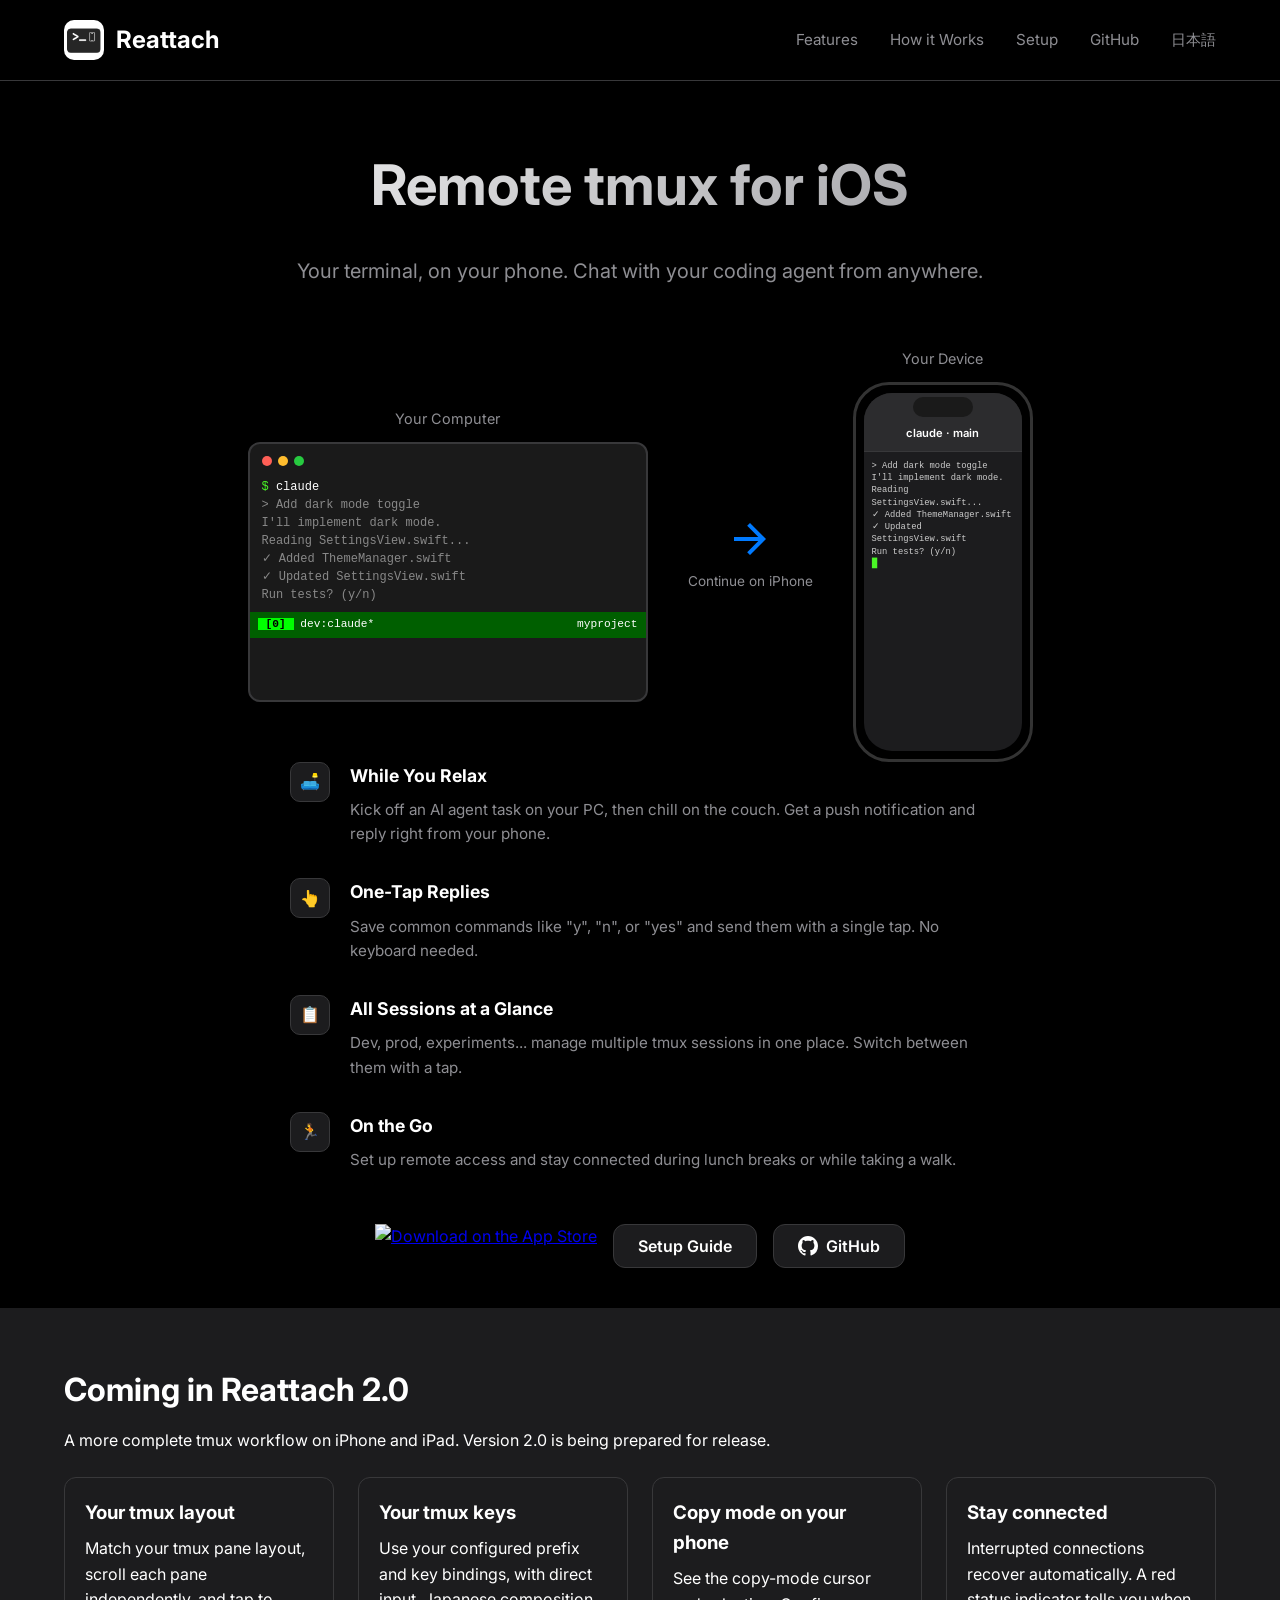
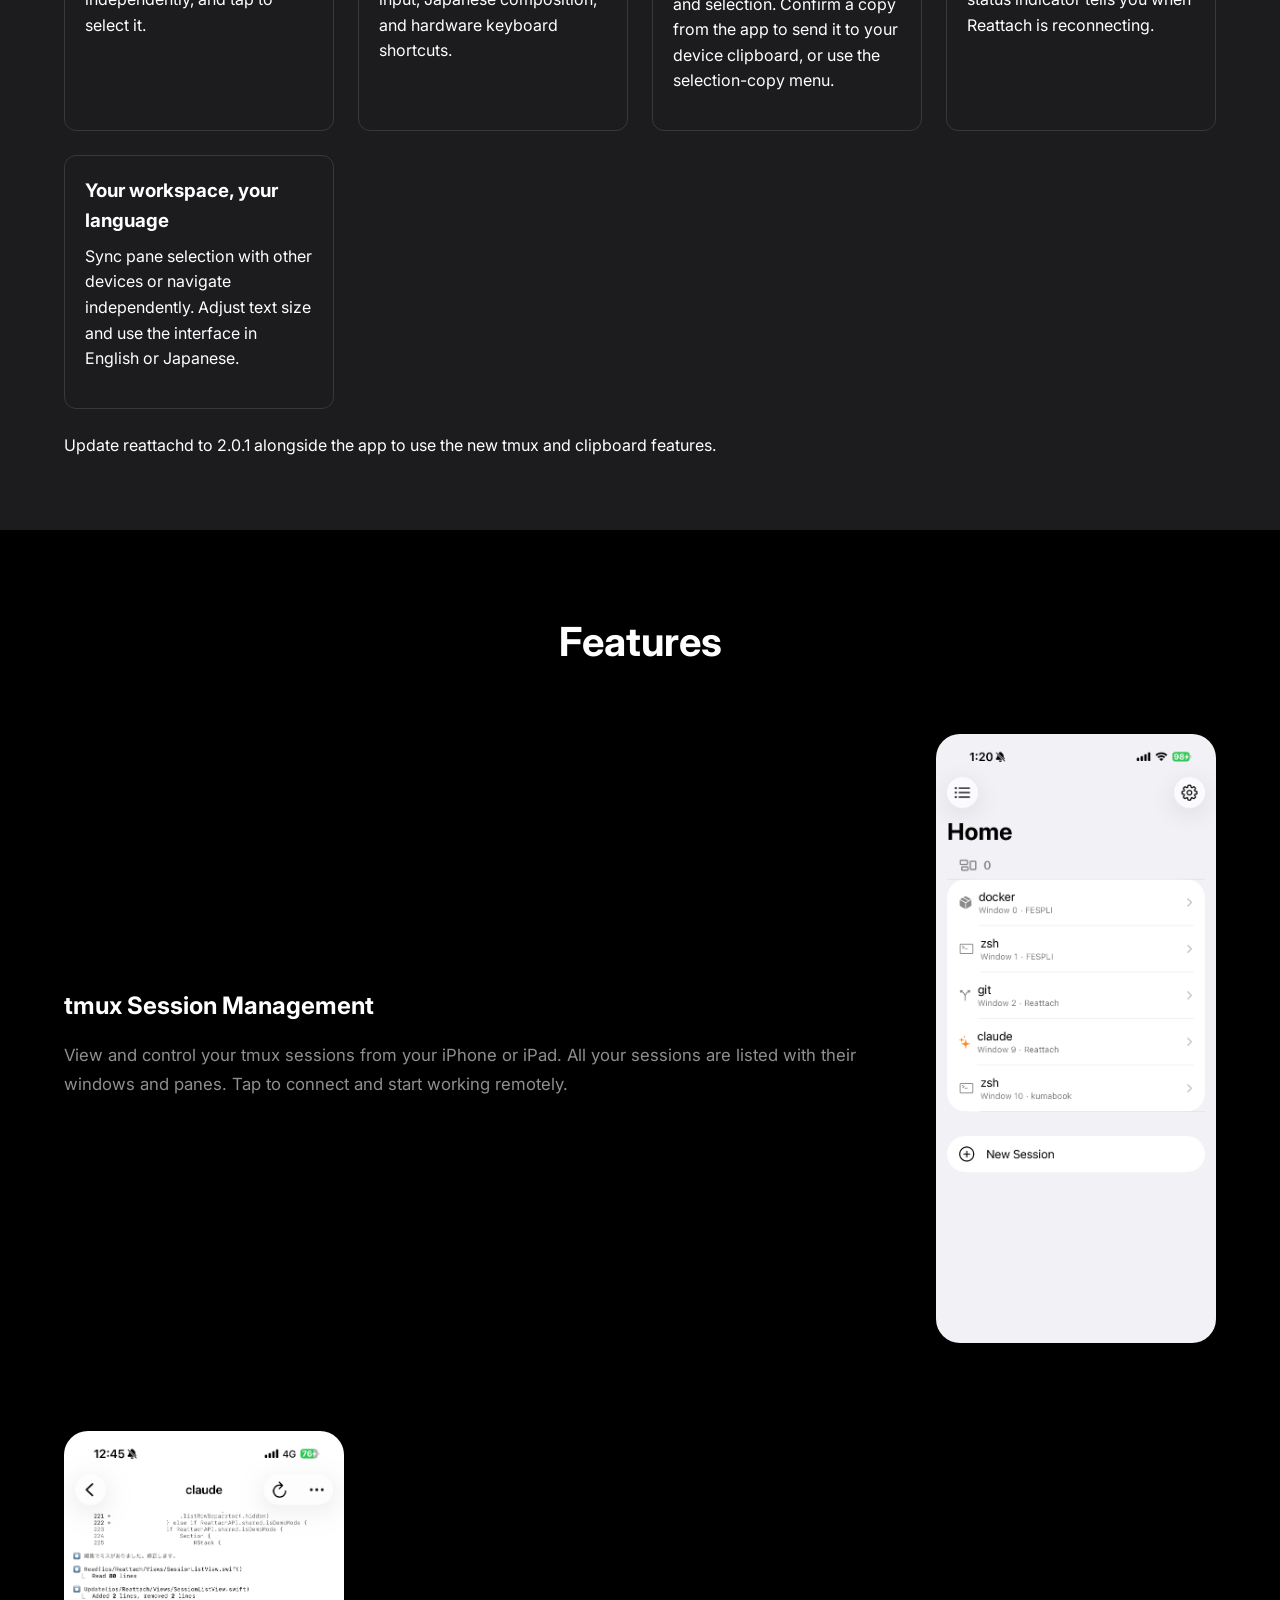
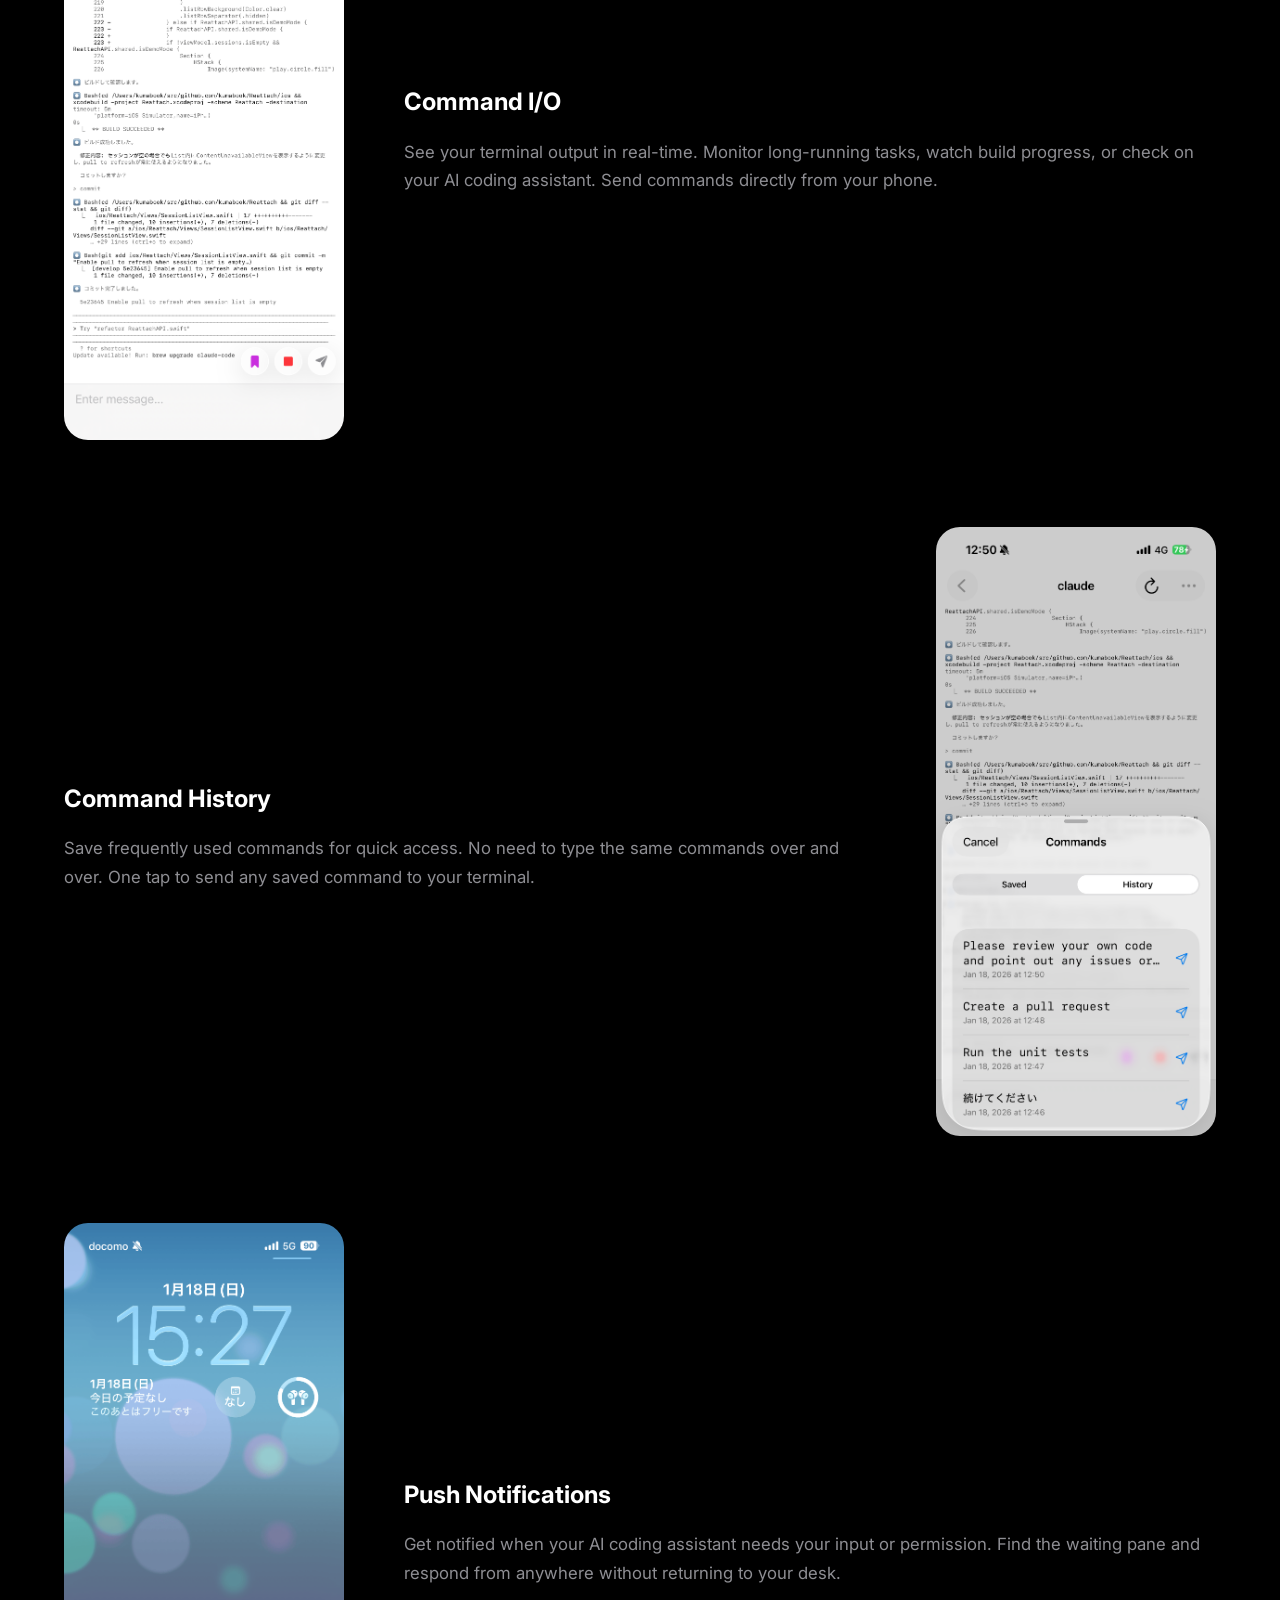
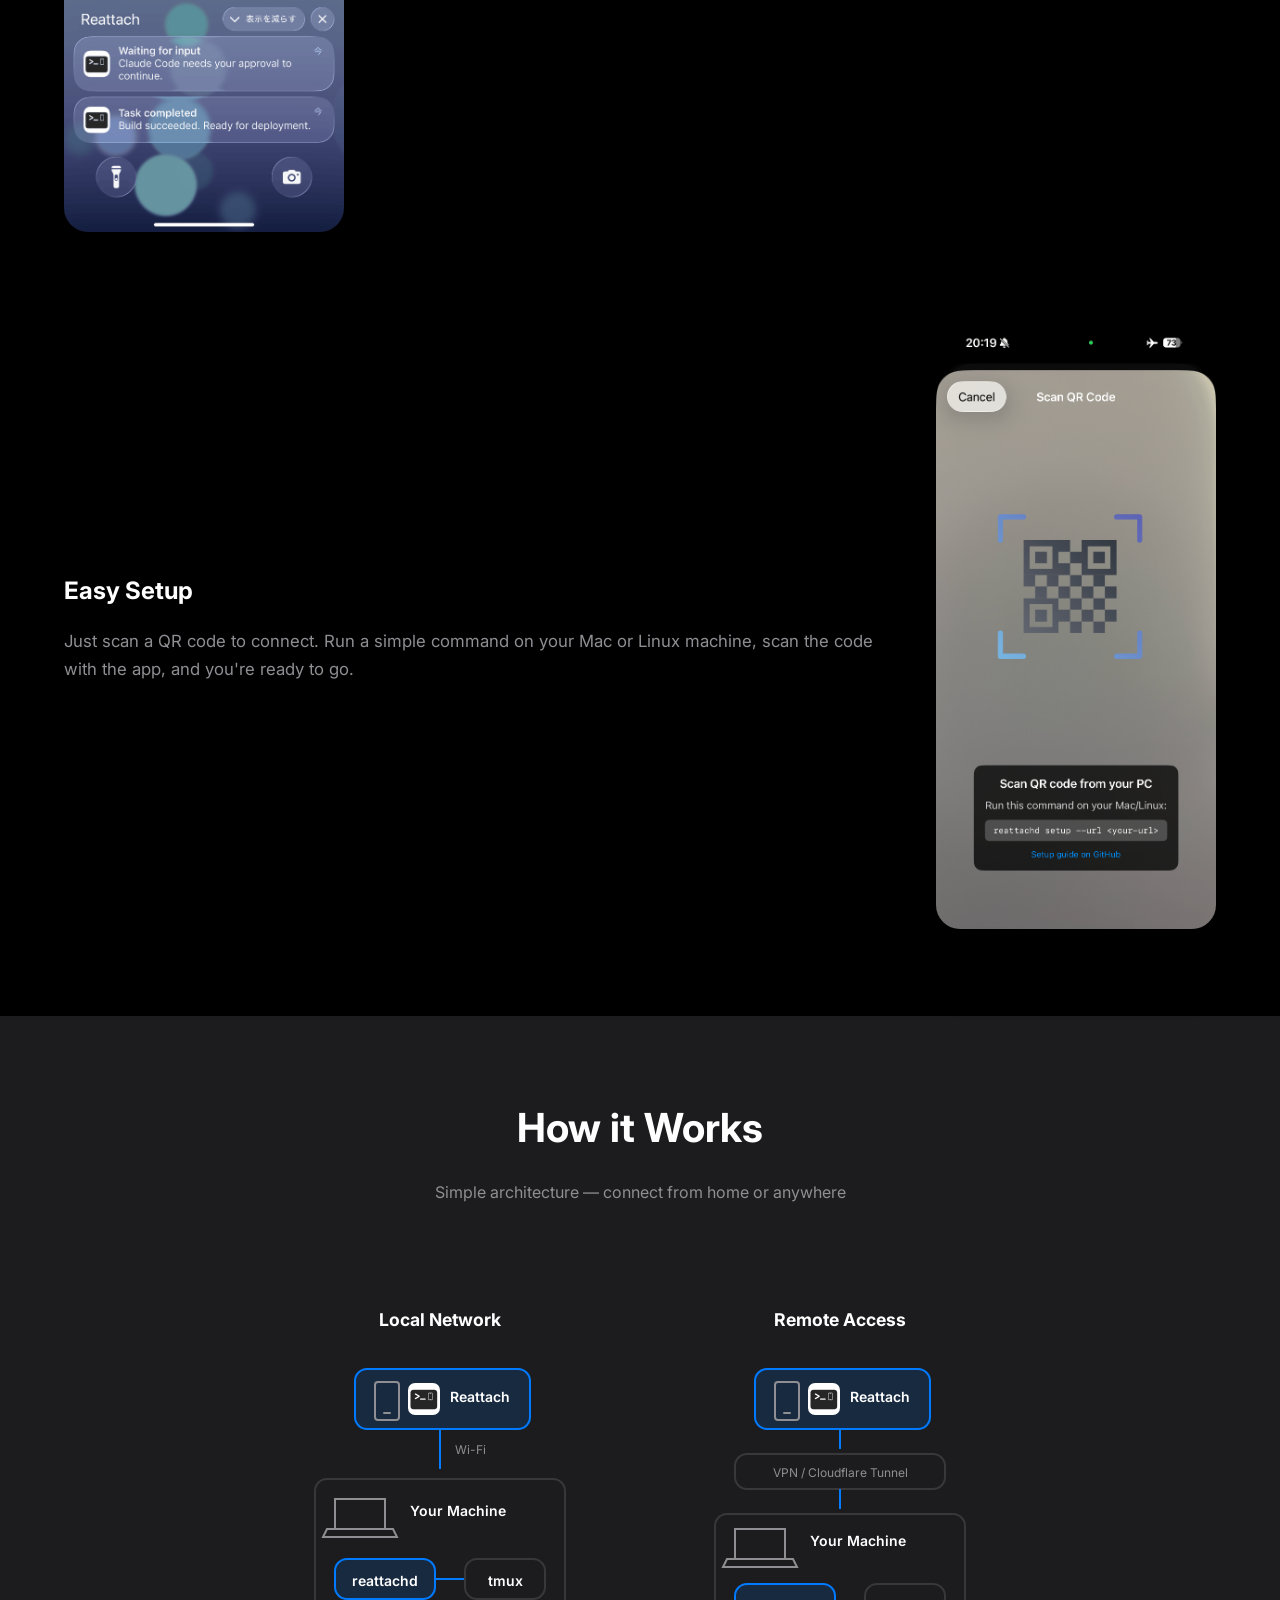
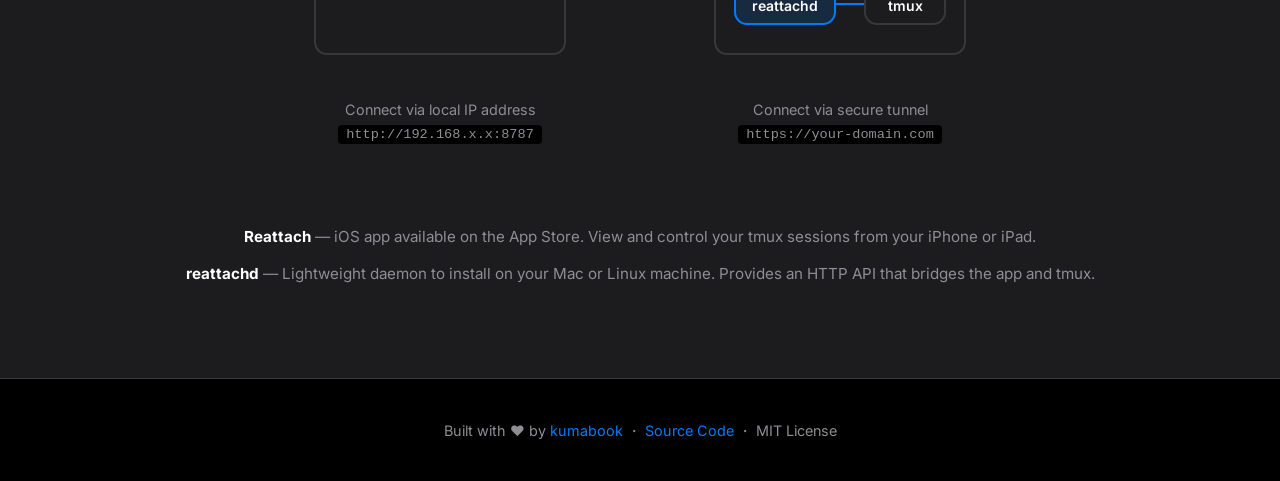
==== commit 12793356: "Keep the published top page until the 2.1 apps are available" ====
--- a/docs/index.html
+++ b/docs/index.html
@@ -3,21 +3,662 @@
 <head>
     <meta charset="UTF-8">
     <meta name="viewport" content="width=device-width, initial-scale=1.0">
-    <title>Reattach — Your tmux, wherever you are</title>
-    <meta name="description" content="Reattach puts the tmux you already use on your iPhone, iPad, Apple Watch, and Mac menu bar. Same sessions, same keys, and one way to answer your coding agents from anywhere.">
-    <link rel="alternate" hreflang="ja" href="https://reattach.tmux.kumabook.tokyo/ja/">
-    <link rel="stylesheet" href="/site.css">
+    <title>Reattach - Remote tmux Client for iOS</title>
+    <meta name="description" content="Control your tmux sessions from your iPhone. Perfect for monitoring Claude Code and other coding agents.">
+    <link rel="preconnect" href="https://fonts.googleapis.com">
+    <link rel="preconnect" href="https://fonts.gstatic.com" crossorigin>
+    <link href="https://fonts.googleapis.com/css2?family=Inter:wght@400;500;600;700&display=swap" rel="stylesheet">
+    <style>
+        :root {
+            --primary: #007AFF;
+            --primary-dark: #0056CC;
+            --bg: #000000;
+            --bg-secondary: #1C1C1E;
+            --text: #FFFFFF;
+            --text-secondary: #8E8E93;
+            --border: #38383A;
+        }
+
+        * {
+            margin: 0;
+            padding: 0;
+            box-sizing: border-box;
+        }
+
+        body {
+            font-family: 'Inter', -apple-system, BlinkMacSystemFont, sans-serif;
+            background: var(--bg);
+            color: var(--text);
+            line-height: 1.6;
+        }
+
+        .container {
+            max-width: 1200px;
+            margin: 0 auto;
+            padding: 0 24px;
+        }
+
+        /* Header */
+        header {
+            padding: 20px 0;
+            border-bottom: 1px solid var(--border);
+        }
+
+        nav {
+            display: flex;
+            justify-content: space-between;
+            align-items: center;
+        }
+
+        .logo {
+            display: flex;
+            align-items: center;
+            gap: 12px;
+            font-size: 1.5rem;
+            font-weight: 700;
+            text-decoration: none;
+            color: var(--text);
+        }
+
+        .logo-icon {
+            width: 40px;
+            height: 40px;
+            border-radius: 10px;
+            object-fit: cover;
+        }
+
+        .nav-links {
+            display: flex;
+            gap: 32px;
+        }
+
+        .nav-links a {
+            color: var(--text-secondary);
+            text-decoration: none;
+            font-size: 0.95rem;
+            transition: color 0.2s;
+        }
+
+        .nav-links a:hover {
+            color: var(--text);
+        }
+
+        /* Hero */
+        .hero {
+            padding: 60px 0 20px;
+            text-align: center;
+        }
+
+        .hero h1 {
+            font-size: 3.5rem;
+            font-weight: 700;
+            margin-bottom: 24px;
+            background: linear-gradient(135deg, var(--text), var(--text-secondary));
+            -webkit-background-clip: text;
+            -webkit-text-fill-color: transparent;
+            background-clip: text;
+        }
+
+        .hero p {
+            font-size: 1.25rem;
+            color: var(--text-secondary);
+            margin: 0 auto 40px;
+        }
+
+        .cta-buttons {
+            display: flex;
+            gap: 16px;
+            justify-content: center;
+            flex-wrap: wrap;
+        }
+
+        .btn {
+            display: inline-flex;
+            align-items: center;
+            gap: 8px;
+            padding: 14px 28px;
+            border-radius: 12px;
+            font-size: 1rem;
+            font-weight: 600;
+            text-decoration: none;
+            transition: all 0.2s;
+        }
+
+        .btn-primary {
+            background: var(--primary);
+            color: white;
+        }
+
+        .btn-primary:hover {
+            background: var(--primary-dark);
+            transform: translateY(-2px);
+        }
+
+        .btn-secondary {
+            background: var(--bg-secondary);
+            color: var(--text);
+            border: 1px solid var(--border);
+        }
+
+        .btn-secondary:hover {
+            background: #2C2C2E;
+            transform: translateY(-2px);
+        }
+
+        .app-store-badge {
+            display: inline-flex;
+            align-items: center;
+            transition: transform 0.2s;
+        }
+
+        .app-store-badge:hover {
+            transform: translateY(-2px);
+        }
+
+        .app-store-badge img {
+            height: 44px;
+            width: auto;
+        }
+
+        .cta-buttons .btn {
+            height: 44px;
+            padding: 0 24px;
+            display: inline-flex;
+            align-items: center;
+        }
+
+        /* Hero Visual */
+        .hero-visual {
+            padding: 0;
+        }
+
+        .handoff-diagram {
+            display: flex;
+            align-items: center;
+            justify-content: center;
+            gap: 40px;
+            flex-wrap: wrap;
+        }
+
+        .device {
+            position: relative;
+        }
+
+        .device-label {
+            text-align: center;
+            margin-bottom: 12px;
+            font-size: 0.9rem;
+            color: var(--text-secondary);
+        }
+
+        .pc-screen {
+            width: 400px;
+            height: 260px;
+            background: #1a1a1a;
+            border-radius: 12px;
+            border: 2px solid var(--border);
+            padding: 12px;
+            font-family: 'SF Mono', 'Menlo', monospace;
+            font-size: 0.75rem;
+            color: #4AF626;
+            overflow: hidden;
+        }
+
+        .pc-screen .title-bar {
+            display: flex;
+            gap: 6px;
+            margin-bottom: 12px;
+        }
+
+        .pc-screen .title-bar span {
+            width: 10px;
+            height: 10px;
+            border-radius: 50%;
+        }
+
+        .pc-screen .title-bar .red { background: #FF5F56; }
+        .pc-screen .title-bar .yellow { background: #FFBD2E; }
+        .pc-screen .title-bar .green { background: #27CA40; }
+
+        .pc-screen .terminal-content {
+            line-height: 1.5;
+            color: #ccc;
+            flex: 1;
+        }
+
+        .pc-screen .prompt { color: #4AF626; }
+        .pc-screen .command { color: #fff; }
+        .pc-screen .output { color: #888; }
+
+        .pc-screen .tmux-status {
+            background: #005f00;
+            color: #fff;
+            padding: 4px 8px;
+            font-size: 0.7rem;
+            margin: 8px -12px -12px -12px;
+            display: flex;
+            justify-content: space-between;
+        }
+
+        .pc-screen .tmux-status .session {
+            background: #00ff00;
+            color: #000;
+            padding: 0 8px;
+            font-weight: bold;
+        }
+
+        .arrow {
+            display: flex;
+            flex-direction: column;
+            align-items: center;
+            gap: 8px;
+            color: var(--primary);
+        }
+
+        .arrow svg {
+            width: 48px;
+            height: 48px;
+        }
+
+        .arrow span {
+            font-size: 0.85rem;
+            color: var(--text-secondary);
+        }
+
+        .phone-frame {
+            width: 180px;
+            height: 380px;
+            background: #000;
+            border-radius: 36px;
+            border: 3px solid #333;
+            padding: 8px;
+            position: relative;
+        }
+
+        .phone-frame::before {
+            content: '';
+            position: absolute;
+            top: 12px;
+            left: 50%;
+            transform: translateX(-50%);
+            width: 60px;
+            height: 20px;
+            background: #1a1a1a;
+            border-radius: 10px;
+        }
+
+        .phone-screen {
+            width: 100%;
+            height: 100%;
+            background: #1C1C1E;
+            border-radius: 28px;
+            overflow: hidden;
+            display: flex;
+            flex-direction: column;
+        }
+
+        .phone-header {
+            background: #2C2C2E;
+            padding: 32px 12px 8px;
+            text-align: center;
+            font-size: 0.7rem;
+            font-weight: 600;
+            border-bottom: 1px solid var(--border);
+        }
+
+        .phone-content {
+            flex: 1;
+            padding: 8px;
+            font-family: 'SF Mono', 'Menlo', monospace;
+            font-size: 0.55rem;
+            color: #ccc;
+            line-height: 1.4;
+            overflow: hidden;
+        }
+
+        .phone-content .prompt { color: #4AF626; }
+
+        @media (max-width: 768px) {
+            .handoff-diagram {
+                flex-direction: column;
+                gap: 24px;
+            }
+
+            .pc-screen {
+                width: 320px;
+                height: 200px;
+                font-size: 0.65rem;
+            }
+
+            .arrow {
+                transform: rotate(90deg);
+            }
+
+            .arrow span {
+                transform: rotate(-90deg);
+            }
+
+            .phone-frame {
+                width: 140px;
+                height: 300px;
+            }
+        }
+
+        /* Upcoming release */
+        .release-preview { padding: 56px 0; background: var(--bg-secondary); }
+        .release-preview h2 { font-size: 2rem; margin-bottom: 12px; }
+        .release-preview p { margin-bottom: 16px; }
+        .release-grid { display: grid; grid-template-columns: repeat(auto-fit, minmax(240px, 1fr)); gap: 24px; margin: 24px 0; }
+        .release-grid article { padding: 20px; border: 1px solid var(--border); border-radius: 12px; }
+        .release-grid h3 { margin-bottom: 8px; }
+
+        /* Features */
+        .features {
+            padding: 80px 0;
+        }
+
+        .features h2 {
+            text-align: center;
+            font-size: 2.5rem;
+            margin-bottom: 60px;
+        }
+
+        .feature-row {
+            display: flex;
+            align-items: center;
+            gap: 60px;
+            margin-bottom: 80px;
+        }
+
+        .feature-row:nth-child(even) {
+            flex-direction: row-reverse;
+        }
+
+        .feature-row:last-child {
+            margin-bottom: 0;
+        }
+
+        .feature-image {
+            flex-shrink: 0;
+        }
+
+        .feature-image img {
+            width: 280px;
+            height: auto;
+            border-radius: 24px;
+            box-shadow: 0 20px 60px rgba(0, 0, 0, 0.5);
+        }
+
+        .feature-content h3 {
+            font-size: 1.5rem;
+            margin-bottom: 16px;
+        }
+
+        .feature-content p {
+            color: var(--text-secondary);
+            font-size: 1.05rem;
+            line-height: 1.7;
+        }
+
+        @media (max-width: 768px) {
+            .feature-row,
+            .feature-row:nth-child(even) {
+                flex-direction: column;
+                gap: 32px;
+                text-align: center;
+            }
+
+            .feature-image img {
+                width: 240px;
+            }
+        }
+
+        /* Architecture */
+        .architecture {
+            padding: 80px 0;
+            background: var(--bg-secondary);
+        }
+
+        .architecture h2 {
+            text-align: center;
+            font-size: 2.5rem;
+            margin-bottom: 20px;
+        }
+
+        .architecture > .container > p {
+            text-align: center;
+            color: var(--text-secondary);
+            margin-bottom: 60px;
+        }
+
+        .diagram {
+            display: flex;
+            justify-content: center;
+            padding: 40px 20px;
+        }
+
+        .diagram svg {
+            max-width: 100%;
+            height: auto;
+        }
+
+        .diagram-grid {
+            display: grid;
+            grid-template-columns: repeat(2, 1fr);
+            gap: 40px;
+            padding: 40px 20px;
+            max-width: 800px;
+            margin: 0 auto;
+        }
+
+        .diagram-item {
+            text-align: center;
+        }
+
+        .diagram-item h3 {
+            font-size: 1.1rem;
+            margin-bottom: 20px;
+            color: var(--text);
+        }
+
+        .diagram-item svg {
+            max-width: 100%;
+            height: auto;
+        }
+
+        .diagram-caption {
+            margin-top: 16px;
+            font-size: 0.9rem;
+            color: var(--text-secondary);
+        }
+
+        .diagram-caption code {
+            background: var(--bg);
+            padding: 2px 8px;
+            border-radius: 4px;
+            font-size: 0.85rem;
+        }
+
+        @media (max-width: 700px) {
+            .diagram-grid {
+                grid-template-columns: 1fr;
+            }
+        }
+
+        .diagram-box {
+            fill: var(--bg-secondary);
+            stroke: var(--border);
+            stroke-width: 2;
+            rx: 12;
+        }
+
+        .diagram-box-highlight {
+            fill: rgba(0, 122, 255, 0.15);
+            stroke: var(--primary);
+            stroke-width: 2;
+            rx: 12;
+        }
+
+        .diagram-text {
+            fill: var(--text);
+            font-family: 'Inter', sans-serif;
+            font-size: 14px;
+            font-weight: 600;
+        }
+
+        .diagram-text-small {
+            fill: var(--text-secondary);
+            font-family: 'Inter', sans-serif;
+            font-size: 12px;
+        }
+
+        .diagram-text-mono {
+            fill: var(--text-secondary);
+            font-family: 'SF Mono', 'Menlo', monospace;
+            font-size: 11px;
+        }
+
+        .diagram-arrow {
+            stroke: var(--primary);
+            stroke-width: 2;
+            fill: none;
+            marker-end: url(#arrowhead);
+        }
+
+        .diagram-line-dashed {
+            stroke: var(--border);
+            stroke-width: 2;
+            stroke-dasharray: 6 4;
+            fill: none;
+        }
+
+        .diagram-icon {
+            fill: var(--text);
+        }
+
+        .architecture-notes {
+            max-width: 1200px;
+            margin: 40px auto 0;
+            text-align: center;
+        }
+
+        .architecture-notes p {
+            color: var(--text-secondary);
+            font-size: 0.95rem;
+            margin-bottom: 12px;
+        }
+
+        .architecture-notes strong {
+            color: var(--text);
+        }
+
+        /* Use Cases */
+        .use-cases {
+            padding: 80px 0;
+        }
+
+        .use-cases h2 {
+            text-align: center;
+            font-size: 2.5rem;
+            margin-bottom: 60px;
+        }
+
+        .use-case-list {
+            max-width: 700px;
+            margin: 0 auto;
+        }
+
+        .use-case {
+            display: flex;
+            gap: 20px;
+            margin-bottom: 32px;
+            align-items: flex-start;
+        }
+
+        .use-case-icon {
+            width: 40px;
+            height: 40px;
+            background: var(--bg-secondary);
+            border: 1px solid var(--border);
+            border-radius: 10px;
+            display: flex;
+            align-items: center;
+            justify-content: center;
+            flex-shrink: 0;
+        }
+
+        .use-case h3 {
+            font-size: 1.1rem;
+            margin-bottom: 8px;
+        }
+
+        .use-case p {
+            color: var(--text-secondary);
+            font-size: 0.95rem;
+        }
+
+        /* CTA Section */
+        .cta-section {
+            padding: 20px 0 40px;
+            text-align: center;
+        }
+
+        /* Footer */
+        footer {
+            padding: 40px 0;
+            border-top: 1px solid var(--border);
+            text-align: center;
+        }
+
+        footer p {
+            color: var(--text-secondary);
+            font-size: 0.9rem;
+        }
+
+        footer a {
+            color: var(--primary);
+            text-decoration: none;
+        }
+
+        footer a:hover {
+            text-decoration: underline;
+        }
+
+        /* Responsive */
+        @media (max-width: 768px) {
+            .hero h1 {
+                font-size: 2.5rem;
+            }
+
+            .hero p {
+                font-size: 1.1rem;
+            }
+
+            .nav-links {
+                display: none;
+            }
+
+            .features h2,
+            .architecture h2,
+            .use-cases h2 {
+                font-size: 2rem;
+            }
+        }
+    </style>
 </head>
 <body>
     <header>
         <div class="container">
             <nav>
-                <a href="/" class="logo"><img src="/app-icon.png" alt="">Reattach</a>
+                <a href="/" class="logo">
+                    <img src="app-icon.png" alt="Reattach" class="logo-icon">
+                    Reattach
+                </a>
                 <div class="nav-links">
-                    <a href="#devices" class="optional">Devices</a>
-                    <a href="#setup">Setup</a>
-                    <a href="#pricing" class="optional">Pricing</a>
-                    <a href="https://github.com/kumabook/Reattach" class="optional">GitHub</a>
+                    <a href="#features">Features</a>
+                    <a href="#architecture">How it Works</a>
+                    <a href="/setup.html">Setup</a>
+                    <a href="https://github.com/kumabook/Reattach">GitHub</a>
                     <a href="/ja/">日本語</a>
                 </div>
             </nav>
@@ -25,171 +666,305 @@
     </header>
 
     <main>
-        <section class="hero center">
+        <section class="hero">
             <div class="container">
-                <h1>Your tmux,<br>wherever you are.</h1>
-                <p class="lead">Reattach puts the tmux you already use on your iPhone, Apple Watch, and Mac menu bar. Same sessions, same keys, and the same way to answer your coding agents — wherever you are.</p>
-                <div class="actions">
-                    <a class="badge" href="https://apps.apple.com/app/id6757171671"><img src="https://tools.applemediaservices.com/api/badges/download-on-the-app-store/black/en-us?size=250x83" alt="Download on the App Store"></a>
-                    <a class="btn" href="#setup">Set up in two steps</a>
-                </div>
-
-                <div class="devices" aria-hidden="true">
-                    <div>
-                        <div class="mac">
-                            <div class="mac-bar"><span></span><span></span><span></span></div>
-                            <div class="mac-body">
-                                <div class="tool">✋ Bash · web-app</div>
-                                <div class="request-title">Would you like to run the following command?</div>
-                                <div class="prompt-box">$ pnpm --filter web build</div>
-                                <div class="choice"><b>1</b>Yes, proceed</div>
-                                <div class="choice"><b>2</b>Yes, and don't ask again</div>
-                                <div class="choice"><b>3</b>No, tell it what to do differently</div>
+                <h1>Remote tmux for iOS</h1>
+                <p>Your terminal, on your phone. Chat with your coding agent from anywhere.</p>
+            </div>
+        </section>
+
+        <section class="hero-visual">
+            <div class="container">
+                <div class="handoff-diagram">
+                    <div class="device">
+                        <div class="device-label">Your Computer</div>
+                        <div class="pc-screen">
+                            <div class="title-bar">
+                                <span class="red"></span>
+                                <span class="yellow"></span>
+                                <span class="green"></span>
+                            </div>
+                            <div class="terminal-content">
+                                <div><span class="prompt">$</span> <span class="command">claude</span></div>
+                                <div><span class="output">> Add dark mode toggle</span></div>
+                                <div><span class="output"></span></div>
+                                <div><span class="output">I'll implement dark mode.</span></div>
+                                <div><span class="output">Reading SettingsView.swift...</span></div>
+                                <div><span class="output"></span></div>
+                                <div><span class="output">✓ Added ThemeManager.swift</span></div>
+                                <div><span class="output">✓ Updated SettingsView.swift</span></div>
+                                <div><span class="output"></span></div>
+                                <div><span class="output">Run tests? (y/n)</span></div>
+                            </div>
+                            <div class="tmux-status">
+                                <span><span class="session">[0]</span> dev:claude*</span>
+                                <span>myproject</span>
                             </div>
                         </div>
-                        <div class="device-caption">Mac menu bar</div>
-                    </div>
-                    <div>
-                        <div class="phone">
+                    </div>
+
+                    <div class="arrow">
+                        <svg viewBox="0 0 24 24" fill="currentColor">
+                            <path d="M12 4l-1.41 1.41L16.17 11H4v2h12.17l-5.58 5.59L12 20l8-8z"/>
+                        </svg>
+                        <span>Continue on iPhone</span>
+                    </div>
+
+                    <div class="device">
+                        <div class="device-label">Your Device</div>
+                        <div class="phone-frame">
                             <div class="phone-screen">
-                                <div class="phone-head">claude · main</div>
-                                <div class="phone-term">
-                                    <div>&gt; Add a dark mode toggle</div>
-                                    <div class="dim">Reading SettingsView.swift…</div>
-                                    <div class="ok">✓ Added ThemeManager.swift</div>
-                                    <div class="ok">✓ Updated SettingsView.swift</div>
-                                    <br>
-                                    <div>Run the tests?</div>
-                                    <div>› 1. Yes</div>
-                                    <div>&nbsp; 2. No</div>
-                                    <br>
-                                    <div><span class="cursor">&nbsp;</span></div>
+                                <div class="phone-header">claude · main</div>
+                                <div class="phone-content">
+                                    <div>> Add dark mode toggle</div>
+                                    <div></div>
+                                    <div>I'll implement dark mode.</div>
+                                    <div>Reading SettingsView.swift...</div>
+                                    <div></div>
+                                    <div>✓ Added ThemeManager.swift</div>
+                                    <div>✓ Updated SettingsView.swift</div>
+                                    <div></div>
+                                    <div>Run tests? (y/n)</div>
+                                    <div></div>
+                                    <div><span class="prompt">▊</span></div>
                                 </div>
-                                <div class="phone-keys"><span>esc</span><span class="on">ctrl</span><span>tab</span><span>←</span><span>↑</span><span>→</span></div>
                             </div>
                         </div>
-                        <div class="device-caption">iPhone &amp; iPad</div>
-                    </div>
-                    <div>
-                        <div class="watch">
-                            <div class="watch-screen">
-                                <b>claude:0.0</b>
-                                <div class="watch-choice first">1 Yes, proceed</div>
-                                <div class="watch-choice">2 Don't ask again</div>
-                                <div class="watch-choice">3 No</div>
-                            </div>
+                    </div>
+                </div>
+                <div class="use-case-list">
+                    <div class="use-case">
+                        <div class="use-case-icon">🛋️</div>
+                        <div>
+                            <h3>While You Relax</h3>
+                            <p>Kick off an AI agent task on your PC, then chill on the couch. Get a push notification and reply right from your phone.</p>
                         </div>
-                        <div class="device-caption">Apple Watch</div>
+                    </div>
+                    <div class="use-case">
+                        <div class="use-case-icon">👆</div>
+                        <div>
+                            <h3>One-Tap Replies</h3>
+                            <p>Save common commands like "y", "n", or "yes" and send them with a single tap. No keyboard needed.</p>
+                        </div>
+                    </div>
+                    <div class="use-case">
+                        <div class="use-case-icon">📋</div>
+                        <div>
+                            <h3>All Sessions at a Glance</h3>
+                            <p>Dev, prod, experiments... manage multiple tmux sessions in one place. Switch between them with a tap.</p>
+                        </div>
+                    </div>
+                    <div class="use-case">
+                        <div class="use-case-icon">🏃</div>
+                        <div>
+                            <h3>On the Go</h3>
+                            <p>Set up remote access and stay connected during lunch breaks or while taking a walk.</p>
+                        </div>
                     </div>
                 </div>
             </div>
         </section>
 
-        <section class="soft" id="devices">
+        <section class="cta-section">
             <div class="container">
-                <h2>One tmux. The same experience everywhere.</h2>
-                <p class="lead">Start a task at your desk, keep an eye on it from the couch, and answer from your wrist. Every device shows the same sessions and the same pending requests.</p>
-                <div class="grid three">
-                    <div class="card">
-                        <div class="icon">💻</div>
-                        <h3>Mac</h3>
-                        <p>Lives in the menu bar. See what's waiting and what's running on all your machines, and answer without hunting for the right terminal.</p>
-                    </div>
-                    <div class="card">
-                        <div class="icon">📱</div>
-                        <h3>iPhone &amp; iPad</h3>
-                        <p>Your sessions, windows, and panes, laid out as in tmux. Type with your own prefix and key bindings, using helper keys or a hardware keyboard. Home Screen widgets show what's waiting.</p>
-                    </div>
-                    <div class="card">
-                        <div class="icon">⌚️</div>
-                        <h3>Apple Watch</h3>
-                        <p>Get notified, read the request, and pick a choice. Complications and the Smart Stack show how many requests are waiting.</p>
-                    </div>
+                <div class="cta-buttons">
+                    <a href="#" class="app-store-badge">
+                        <img src="https://tools.applemediaservices.com/api/badges/download-on-the-app-store/black/en-us?size=250x83" alt="Download on the App Store">
+                    </a>
+                    <a href="/setup.html" class="btn btn-secondary">Setup Guide</a>
+                    <a href="https://github.com/kumabook/Reattach" class="btn btn-secondary">
+                        <svg width="20" height="20" viewBox="0 0 24 24" fill="currentColor"><path d="M12 0C5.37 0 0 5.37 0 12c0 5.31 3.435 9.795 8.205 11.385.6.105.825-.255.825-.57 0-.285-.015-1.23-.015-2.235-3.015.555-3.795-.735-4.035-1.41-.135-.345-.72-1.41-1.23-1.695-.42-.225-1.02-.78-.015-.795.945-.015 1.62.87 1.845 1.23 1.08 1.815 2.805 1.305 3.495.99.105-.78.42-1.305.765-1.605-2.67-.3-5.46-1.335-5.46-5.925 0-1.305.465-2.385 1.23-3.225-.12-.3-.54-1.53.12-3.18 0 0 1.005-.315 3.3 1.23.96-.27 1.98-.405 3-.405s2.04.135 3 .405c2.295-1.56 3.3-1.23 3.3-1.23.66 1.65.24 2.88.12 3.18.765.84 1.23 1.905 1.23 3.225 0 4.605-2.805 5.625-5.475 5.925.435.375.81 1.095.81 2.22 0 1.605-.015 2.895-.015 3.3 0 .315.225.69.825.57A12.02 12.02 0 0024 12c0-6.63-5.37-12-12-12z"/></svg>
+                        GitHub
+                    </a>
                 </div>
             </div>
         </section>
 
-        <section>
+        <section class="release-preview" id="release-2" aria-labelledby="release-title">
             <div class="container">
-                <h2>Just tmux. Nothing in the way.</h2>
-                <p class="lead">Reattach doesn't replace your terminal or wrap your agents. It connects to the tmux you already run.</p>
-                <ul class="points">
-                    <li><div><h3>Your sessions as they are</h3><p>No new shell, no chat view, no extra setup per project. Whatever runs in a pane is there.</p></div></li>
-                    <li><div><h3>Any agent, any program</h3><p>Claude Code, Codex, or anything else in tmux. Permission requests from Claude Code and Codex reach every device, and you answer them right where they appear.</p></div></li>
-                    <li><div><h3>Your keys</h3><p>Your prefix and bindings work as on your desk. Copy mode syncs with your clipboard, and Japanese input works with on-screen and hardware keyboards.</p></div></li>
-                    <li><div><h3>Your machines, connected directly</h3><p>reattachd is open source and runs on your Mac or Linux computer. Your phone connects to it over Tailscale or Cloudflare Tunnel, with no relay server in between.</p></div></li>
-                </ul>
+                <h2 id="release-title">Coming in Reattach 2.0</h2>
+                <p>A more complete tmux workflow on iPhone and iPad. Version 2.0 is being prepared for release.</p>
+                <div class="release-grid">
+                    <article><h3>Your tmux layout</h3><p>Match your tmux pane layout, scroll each pane independently, and tap to select it.</p></article>
+                    <article><h3>Your tmux keys</h3><p>Use your configured prefix and key bindings, with direct input, Japanese composition, and hardware keyboard shortcuts.</p></article>
+                    <article><h3>Copy mode on your phone</h3><p>See the copy-mode cursor and selection. Confirm a copy from the app to send it to your device clipboard, or use the selection-copy menu.</p></article>
+                    <article><h3>Stay connected</h3><p>Interrupted connections recover automatically. A red status indicator tells you when Reattach is reconnecting.</p></article>
+                    <article><h3>Your workspace, your language</h3><p>Sync pane selection with other devices or navigate independently. Adjust text size and use the interface in English or Japanese.</p></article>
+                </div>
+                <p>Update reattachd to 2.0.1 alongside the app to use the new tmux and clipboard features.</p>
             </div>
         </section>
 
-        <section class="soft" id="setup">
+        <section class="features" id="features">
             <div class="container">
-                <h2>Set up in two steps</h2>
-                <p class="lead">Install reattachd on the computer that runs tmux. <code>reattachd init</code> sets up the connection, starts it in the background, adds notification hooks for Claude Code and Codex, and shows a QR code.</p>
-                <div class="steps">
-                    <div class="step">
-                        <div>
-                            <h3>Run this on your computer</h3>
-                            <pre class="cmd"><span class="label"># macOS</span>
-brew install kumabook/reattach/reattachd
-reattachd init
-
-<span class="label"># Linux</span>
-curl -fsSL https://raw.githubusercontent.com/kumabook/Reattach/main/install.sh | sh
-reattachd init</pre>
-                            <p class="note">Tailscale is used automatically when it's installed. For Cloudflare Tunnel, run <code>reattachd init --url https://your-host</code>. See the <a href="/setup.html">setup guide</a> for details.</p>
-                        </div>
-                    </div>
-                    <div class="step">
-                        <div>
-                            <h3>Scan the QR code</h3>
-                            <p>Open Reattach on your iPhone and scan the code. Your Apple Watch picks up the connection from your iPhone. On the same Mac, <code>reattachd init</code> connects Reattach for Mac too. For another Mac, paste the URL shown under the QR code into its settings.</p>
-                        </div>
+                <h2>Features</h2>
+                <div class="feature-row">
+                    <div class="feature-image">
+                        <img src="images/sessions.png" alt="Session List">
+                    </div>
+                    <div class="feature-content">
+                        <h3>tmux Session Management</h3>
+                        <p>View and control your tmux sessions from your iPhone or iPad. All your sessions are listed with their windows and panes. Tap to connect and start working remotely.</p>
+                    </div>
+                </div>
+                <div class="feature-row">
+                    <div class="feature-image">
+                        <img src="images/pane.png" alt="Terminal Output">
+                    </div>
+                    <div class="feature-content">
+                        <h3>Command I/O</h3>
+                        <p>See your terminal output in real-time. Monitor long-running tasks, watch build progress, or check on your AI coding assistant. Send commands directly from your phone.</p>
+                    </div>
+                </div>
+                <div class="feature-row">
+                    <div class="feature-image">
+                        <img src="images/commands.png" alt="Command History">
+                    </div>
+                    <div class="feature-content">
+                        <h3>Command History</h3>
+                        <p>Save frequently used commands for quick access. No need to type the same commands over and over. One tap to send any saved command to your terminal.</p>
+                    </div>
+                </div>
+                <div class="feature-row">
+                    <div class="feature-image">
+                        <img src="images/notifications.png" alt="Push Notifications">
+                    </div>
+                    <div class="feature-content">
+                        <h3>Push Notifications</h3>
+                        <p>Get notified when your AI coding assistant needs your input or permission. Find the waiting pane and respond from anywhere without returning to your desk.</p>
+                    </div>
+                </div>
+                <div class="feature-row">
+                    <div class="feature-image">
+                        <img src="images/scan.png" alt="QR Code Setup">
+                    </div>
+                    <div class="feature-content">
+                        <h3>Easy Setup</h3>
+                        <p>Just scan a QR code to connect. Run a simple command on your Mac or Linux machine, scan the code with the app, and you're ready to go.</p>
                     </div>
                 </div>
             </div>
         </section>
 
-        <section id="pricing">
-            <div class="container center">
-                <h2>Free to start. Pro when you need more.</h2>
-                <p class="lead">Reattach Pro is a one-time purchase that works on iPhone, iPad, and Apple Watch.</p>
-                <div class="plans" style="text-align: left;">
-                    <div class="plan">
-                        <h3>Free</h3>
-                        <p class="price">No account or subscription</p>
-                        <ul>
-                            <li>Every tmux feature on iPhone and iPad</li>
-                            <li>Notifications, permission requests, and widgets</li>
-                            <li>One server</li>
-                            <li>Five saved commands and 100 history entries</li>
-                            <li>See pending requests on Apple Watch</li>
-                            <li>Reattach for Mac, with no limits</li>
-                        </ul>
-                    </div>
-                    <div class="plan pro">
-                        <h3>Pro</h3>
-                        <p class="price">One-time purchase</p>
-                        <ul>
-                            <li>Unlimited servers</li>
-                            <li>Reply from Apple Watch</li>
-                            <li>Unlimited saved commands</li>
-                        </ul>
-                    </div>
+        <section class="architecture" id="architecture">
+            <div class="container">
+                <h2>How it Works</h2>
+                <p>Simple architecture — connect from home or anywhere</p>
+                <div class="diagram-grid">
+                    <!-- Local Network Diagram -->
+                    <div class="diagram-item">
+                        <h3>Local Network</h3>
+                        <svg width="320" height="320" viewBox="0 0 320 320">
+                            <defs>
+                                <marker id="arrowhead1" markerWidth="10" markerHeight="7" refX="9" refY="3.5" orient="auto">
+                                    <polygon points="0 0, 10 3.5, 0 7" fill="#007AFF"/>
+                                </marker>
+                                <clipPath id="iconClip1">
+                                    <rect x="0" y="0" width="32" height="32" rx="7"/>
+                                </clipPath>
+                            </defs>
+
+                            <!-- iOS App -->
+                            <rect class="diagram-box-highlight" x="75" y="15" width="175" height="60"/>
+                            <rect x="95" y="28" width="24" height="38" rx="3" fill="none" stroke="#8E8E93" stroke-width="2"/>
+                            <rect x="103" y="58" width="8" height="2" rx="1" fill="#8E8E93"/>
+                            <g transform="translate(128, 29)">
+                                <image href="app-icon.png" width="32" height="32" clip-path="url(#iconClip1)"/>
+                            </g>
+                            <text class="diagram-text" x="170" y="48" text-anchor="start">Reattach</text>
+
+                            <!-- Arrow -->
+                            <line class="diagram-arrow" x1="160" y1="75" x2="160" y2="115" marker-end="url(#arrowhead1)"/>
+                            <text class="diagram-text-small" x="175" y="100">Wi-Fi</text>
+
+                            <!-- Machine box -->
+                            <rect class="diagram-box" x="35" y="125" width="250" height="175"/>
+                            <path d="M55 145 L55 175 L105 175 L105 145 Z" fill="none" stroke="#8E8E93" stroke-width="2"/>
+                            <path d="M47 175 L113 175 L117 183 L43 183 Z" fill="none" stroke="#8E8E93" stroke-width="2"/>
+                            <text class="diagram-text" x="130" y="162" text-anchor="start">Your Machine</text>
+
+                            <!-- reattachd -->
+                            <rect class="diagram-box-highlight" x="55" y="205" width="100" height="40"/>
+                            <text class="diagram-text" x="105" y="232" text-anchor="middle">reattachd</text>
+
+                            <!-- Arrow -->
+                            <line class="diagram-arrow" x1="155" y1="225" x2="185" y2="225" marker-end="url(#arrowhead1)"/>
+
+                            <!-- tmux -->
+                            <rect class="diagram-box" x="185" y="205" width="80" height="40"/>
+                            <text class="diagram-text" x="225" y="232" text-anchor="middle">tmux</text>
+                        </svg>
+                        <p class="diagram-caption">Connect via local IP address<br><code>http://192.168.x.x:8787</code></p>
+                    </div>
+
+                    <!-- Remote Access Diagram -->
+                    <div class="diagram-item">
+                        <h3>Remote Access</h3>
+                        <svg width="320" height="320" viewBox="0 0 320 320">
+                            <defs>
+                                <marker id="arrowhead2" markerWidth="10" markerHeight="7" refX="9" refY="3.5" orient="auto">
+                                    <polygon points="0 0, 10 3.5, 0 7" fill="#007AFF"/>
+                                </marker>
+                                <clipPath id="iconClip2">
+                                    <rect x="0" y="0" width="32" height="32" rx="7"/>
+                                </clipPath>
+                            </defs>
+
+                            <!-- iOS App -->
+                            <rect class="diagram-box-highlight" x="75" y="15" width="175" height="60"/>
+                            <rect x="95" y="28" width="24" height="38" rx="3" fill="none" stroke="#8E8E93" stroke-width="2"/>
+                            <rect x="103" y="58" width="8" height="2" rx="1" fill="#8E8E93"/>
+                            <g transform="translate(128, 29)">
+                                <image href="app-icon.png" width="32" height="32" clip-path="url(#iconClip2)"/>
+                            </g>
+                            <text class="diagram-text" x="170" y="48" text-anchor="start">Reattach</text>
+
+                            <!-- Arrow -->
+                            <line class="diagram-arrow" x1="160" y1="75" x2="160" y2="95" marker-end="url(#arrowhead2)"/>
+
+                            <!-- VPN/Tunnel box -->
+                            <rect class="diagram-box" x="55" y="100" width="210" height="35" rx="6"/>
+                            <text class="diagram-text-small" x="160" y="123" text-anchor="middle">VPN / Cloudflare Tunnel</text>
+
+                            <!-- Arrow -->
+                            <line class="diagram-arrow" x1="160" y1="135" x2="160" y2="155" marker-end="url(#arrowhead2)"/>
+
+                            <!-- Machine box -->
+                            <rect class="diagram-box" x="35" y="160" width="250" height="140"/>
+                            <path d="M55 175 L55 205 L105 205 L105 175 Z" fill="none" stroke="#8E8E93" stroke-width="2"/>
+                            <path d="M47 205 L113 205 L117 213 L43 213 Z" fill="none" stroke="#8E8E93" stroke-width="2"/>
+                            <text class="diagram-text" x="130" y="192" text-anchor="start">Your Machine</text>
+
+                            <!-- reattachd -->
+                            <rect class="diagram-box-highlight" x="55" y="230" width="100" height="40"/>
+                            <text class="diagram-text" x="105" y="257" text-anchor="middle">reattachd</text>
+
+                            <!-- Arrow -->
+                            <line class="diagram-arrow" x1="155" y1="250" x2="185" y2="250" marker-end="url(#arrowhead2)"/>
+
+                            <!-- tmux -->
+                            <rect class="diagram-box" x="185" y="230" width="80" height="40"/>
+                            <text class="diagram-text" x="225" y="257" text-anchor="middle">tmux</text>
+                        </svg>
+                        <p class="diagram-caption">Connect via secure tunnel<br><code>https://your-domain.com</code></p>
+                    </div>
+                </div>
+                <div class="architecture-notes">
+                    <p><strong>Reattach</strong> — iOS app available on the App Store. View and control your tmux sessions from your iPhone or iPad.</p>
+                    <p><strong>reattachd</strong> — Lightweight daemon to install on your Mac or Linux machine. Provides an HTTP API that bridges the app and tmux.</p>
                 </div>
             </div>
         </section>
+
     </main>
 
     <footer>
         <div class="container">
-            <span>Made by <a href="https://github.com/kumabook">kumabook</a> · reattachd is MIT licensed</span>
-            <nav>
-                <a href="/setup.html">Setup</a>
-                <a href="/cloudflare.html">Cloudflare Tunnel</a>
-                <a href="/privacy.html">Privacy</a>
-                <a href="https://github.com/kumabook/Reattach">GitHub</a>
-            </nav>
+            <p>
+                Built with ❤️ by <a href="https://github.com/kumabook">kumabook</a> ・
+                <a href="https://github.com/kumabook/Reattach">Source Code</a> ・
+                MIT License
+            </p>
         </div>
     </footer>
 </body>
